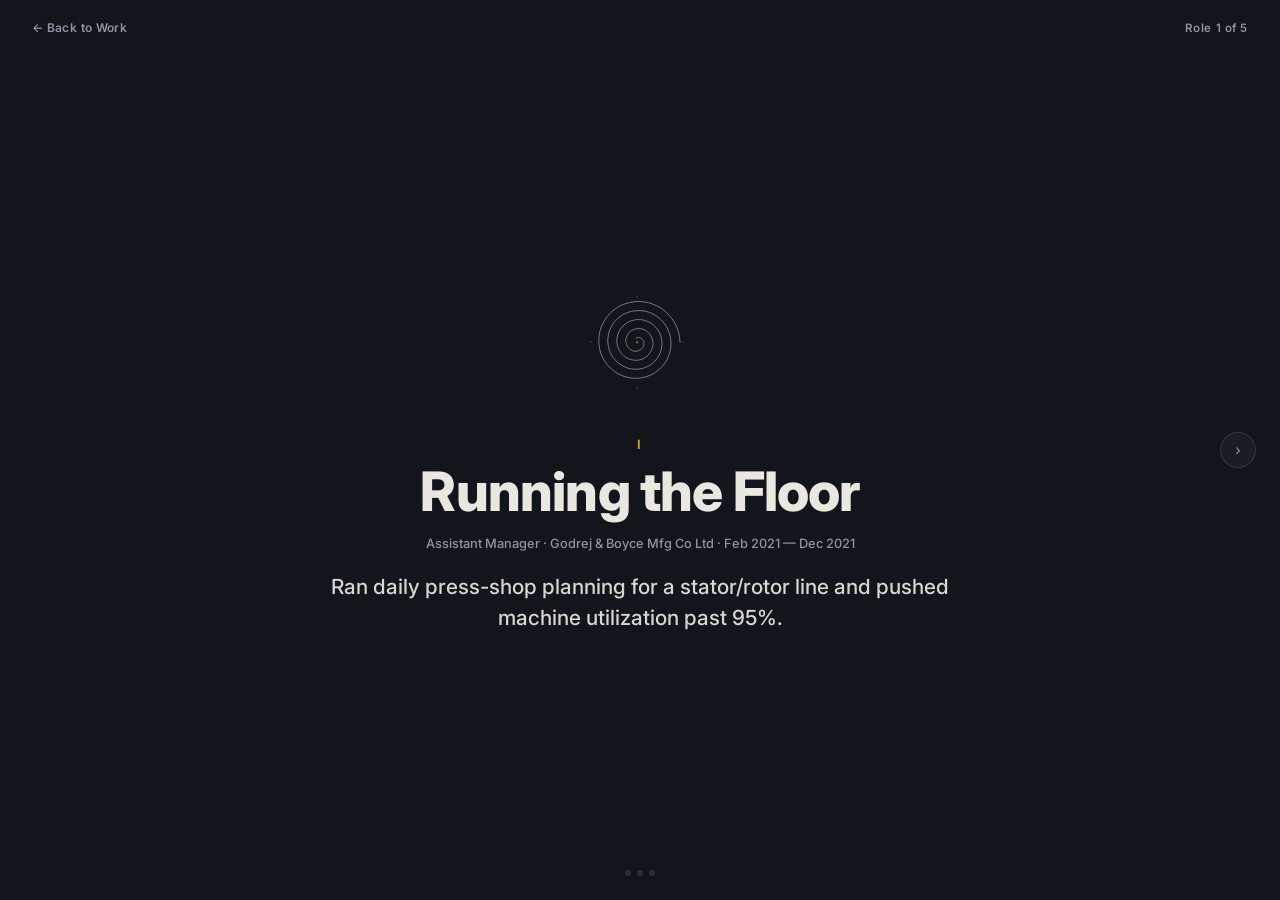
==== role-detail.html @ 316866dc "Update role-detail_Conifer.html" ====
<!DOCTYPE html>
<html lang="en">
<head>
<meta charset="UTF-8">
<meta name="viewport" content="width=device-width, initial-scale=1.0">
<title>Role detail &middot; Prabhanjan</title>
<link rel="preconnect" href="https://fonts.googleapis.com">
<link rel="preconnect" href="https://fonts.gstatic.com" crossorigin>
<link href="https://fonts.googleapis.com/css2?family=Inter:ital,wght@0,400;0,500;0,600;0,700;0,800;1,500;1,600;1,700&display=swap" rel="stylesheet">
<style>



:root {
  --brass: #C9A227;
  --plum: #6E3B4D;
  --radius: 3px;
}

body[data-theme="work"], body[data-theme="home"], body[data-theme="detail"] {
  --bg: #12151C;
  --bg-raise: #191D26;
  --fg: #E9E7E0;
  --muted: #8B96A5;
  --accent: var(--brass);
  --line: rgba(232, 230, 224, 0.12);
}

body[data-theme="words"] {
  --bg: #EAE2D4;
  --bg-raise: #E2D9C9;
  --fg: #2B2620;
  --muted: #8A7F6C;
  --accent: var(--plum);
  --line: rgba(43, 38, 32, 0.14);
}

* { box-sizing: border-box; }
html { scroll-behavior: smooth; }
body {
  margin: 0; background: var(--bg); color: var(--fg);
  font-family: 'Inter', sans-serif;
  min-height: 100vh;
}
a { color: var(--accent); }

/* ============ TYPE SCALE (Inter only, weight/size carry hierarchy) ============
   Site title (nav wordmark) ... clamp(1.7rem, 4.5vw, 2.2rem)  / 800  <- most eye-catching, brand mark
   Page H1 (hero headings)   ... clamp(2.3rem, 6.5vw, 3.2rem)  / 800
   Role title (per-section)  ... clamp(2.8rem, 8vw, 4.4rem)    / 800  <- biggest single element on Work page
   Card / post H2             ... 1.5rem                        / 700
   Stat number                ... clamp(2.1rem, 5.5vw, 2.8rem) / 800
   Headline / lede            ... clamp(1.1rem, 2.6vw, 1.3rem) / 500
   Body                        ... 1rem                         / 400
   Small label / eyebrow      ... 0.72rem                       / 700, uppercase, tracked
   Meta / caption              ... 0.78rem                      / 500
   Nav links                   ... 0.75rem                      / 600, uppercase, tracked
================================================================================ */

/* ---------- Top nav ---------- */
.topnav {
  position: sticky; top: 0; z-index: 50;
  display: flex; justify-content: space-between; align-items: center;
  padding: 2.1rem clamp(1.25rem, 5vw, 3.5rem) 1.5rem;
  background: var(--bg);
  border-bottom: 1px solid var(--line);
}
.topnav .wordmark {
  font-family: 'Inter', sans-serif; font-weight: 800;
  font-size: clamp(1.7rem, 4.5vw, 2.2rem);
  letter-spacing: -0.02em; text-decoration: none; color: var(--fg);
}
.topnav .navlinks {
  display: flex; gap: clamp(1rem, 3vw, 2rem);
  font-family: 'Inter', sans-serif; font-weight: 600;
  font-size: 0.85rem; letter-spacing: 0.06em;
}
.topnav .navlinks a {
  text-decoration: none; color: var(--muted); padding-bottom: 3px;
  border-bottom: 1px solid transparent; transition: color 0.2s ease, border-color 0.2s ease;
}
.topnav .navlinks a:hover { color: var(--fg); }
.topnav .navlinks a.current { color: var(--accent); border-bottom-color: var(--accent); }

main { max-width: 820px; margin: 0 auto; padding: 0 clamp(1.25rem, 5vw, 2rem); }

/* ---------- Home page ---------- */
.home-hero { padding: clamp(3rem, 10vh, 6rem) 0 0.5rem; }
.home-eyebrow {
  font-family: 'Inter', sans-serif; font-weight: 700; font-size: 0.85rem;
  letter-spacing: 0.1em; color: var(--accent); text-transform: uppercase; margin-bottom: 1.25rem;
}
.home-hero h1 {
  font-family: 'Inter', sans-serif; font-weight: 800;
  font-size: clamp(2.3rem, 6.5vw, 3.2rem); line-height: 1.15; margin: 0 0 1.75rem;
  letter-spacing: -0.01em; max-width: 14ch;
}
.home-hero .bio p {
  font-family: 'Inter', sans-serif; font-weight: 400;
  font-size: 1.05rem; line-height: 1.75; color: var(--fg); opacity: 0.9;
  max-width: 58ch; margin: 0 0 1.25rem;
}

.home-links { display: grid; grid-template-columns: 1fr 1fr; gap: 1rem; margin: 1.5rem 0 4rem; }
@media (max-width: 560px) { .home-links { grid-template-columns: 1fr; } }
.home-link-card {
  display: block; text-decoration: none;
  border: 1px solid var(--line); border-radius: 6px; padding: 1.75rem;
  transition: border-color 0.25s ease, transform 0.25s ease, background 0.25s ease;
}
.home-link-card.work-card { background: rgba(201, 162, 39, 0.07); }
.home-link-card.words-card { background: rgba(110, 59, 79, 0.16); }
.home-link-card:hover { transform: translateY(-3px); }
.home-link-card.work-card:hover { border-color: var(--brass); }
.home-link-card.words-card:hover { border-color: var(--plum); }
.home-link-card .tag {
  font-family: 'Inter', sans-serif; font-weight: 700; font-size: 0.7rem; letter-spacing: 0.09em;
  text-transform: uppercase; display: block; margin-bottom: 0.6rem;
}
.home-link-card.work-card .tag { color: var(--brass); }
.home-link-card.words-card .tag { color: var(--plum); }
.home-link-card h2 {
  font-family: 'Inter', sans-serif; font-weight: 700; font-size: 1.5rem;
  color: var(--fg); margin: 0 0 0.5rem; letter-spacing: -0.005em;
}
.home-link-card p { color: var(--muted); font-size: 0.92rem; line-height: 1.5; margin: 0; font-weight: 400; }

/* ---------- Work page ---------- */
.work-intro { padding: clamp(2.5rem, 8vh, 4rem) 0 1.5rem; max-width: 640px; }
.work-intro h1 {
  font-family: 'Inter', sans-serif; font-weight: 800;
  font-size: clamp(2.3rem, 6.5vw, 3.2rem); margin: 0 0 0.75rem; letter-spacing: -0.01em;
}
.work-intro p { color: var(--muted); font-size: 1rem; line-height: 1.6; margin: 0; font-weight: 400; }

.role-scroll { scroll-snap-type: y proximity; display: flex; flex-direction: column; gap: 1.75rem; padding: 0.5rem 0 3rem; }

.role-section {
  scroll-snap-align: start;
}

.role-card {
  background: var(--bg-raise);
  border: 1px solid var(--line);
  border-radius: 10px;
  padding: clamp(1.75rem, 5vw, 3rem);
}

.role-top { display: flex; align-items: center; gap: 1.5rem; margin-bottom: 1.5rem; }
.role-icon { width: clamp(60px, 10vw, 84px); height: clamp(60px, 10vw, 84px); flex-shrink: 0; opacity: 0.9; }
.role-icon svg { width: 100%; height: 100%; }

.role-heading .role-num {
  font-family: 'Inter', sans-serif; font-weight: 700; font-size: 0.78rem; color: var(--brass);
  letter-spacing: 0.1em; margin-bottom: 0.5rem; display: block;
}
.role-heading h2 {
  font-family: 'Inter', sans-serif; font-weight: 800;
  font-size: clamp(2.1rem, 6.5vw, 3.6rem); line-height: 1.08; margin: 0 0 0.7rem;
  letter-spacing: -0.02em;
}
.role-meta {
  font-family: 'Inter', sans-serif; font-weight: 500; font-size: 0.8rem; color: var(--muted);
}

.role-headline {
  font-family: 'Inter', sans-serif; font-weight: 500;
  font-size: clamp(1.1rem, 2.6vw, 1.3rem); color: var(--fg); opacity: 0.92;
  max-width: 48ch; margin: 0 0 2rem; line-height: 1.5;
}

.role-block { margin-bottom: 1.5rem; }
.role-block-label {
  font-family: 'Inter', sans-serif; font-weight: 700; font-size: 0.72rem; letter-spacing: 0.09em;
  text-transform: uppercase; color: var(--muted); margin-bottom: 0.6rem; display: block;
}
.role-block p {
  font-family: 'Inter', sans-serif; font-weight: 400; font-size: 1rem; line-height: 1.6;
  color: var(--fg); opacity: 0.88; margin: 0; max-width: 62ch;
}
.role-block ul { margin: 0; padding-left: 1.1rem; max-width: 62ch; }
.role-block ul li {
  font-family: 'Inter', sans-serif; font-weight: 400; font-size: 1rem; line-height: 1.6;
  color: var(--fg); opacity: 0.88; margin-bottom: 0.5rem;
}

.role-stats { display: flex; flex-wrap: wrap; gap: clamp(1.5rem, 4vw, 2.5rem); margin: 0.5rem 0 2rem; }
.role-stat {
  display: flex; flex-direction: column; gap: 0.35rem;
  padding-right: clamp(1.5rem, 4vw, 2.5rem);
  border-right: 1px solid var(--line);
}
.role-stat:last-child { border-right: none; padding-right: 0; }
.role-stat .num {
  font-family: 'Inter', sans-serif; font-weight: 800;
  font-size: clamp(2.1rem, 5.5vw, 2.8rem); line-height: 1; color: var(--brass);
  letter-spacing: -0.02em;
}
.role-stat .label {
  font-family: 'Inter', sans-serif; font-weight: 600; font-size: 0.68rem; letter-spacing: 0.04em;
  text-transform: uppercase; color: var(--muted); max-width: 16ch; line-height: 1.4;
}

.role-details-link {
  display: inline-flex; align-items: center; gap: 0.4rem;
  font-family: 'Inter', sans-serif; font-weight: 700; font-size: 0.8rem; letter-spacing: 0.02em;
  color: var(--brass); text-decoration: none; border-bottom: 1px solid var(--brass);
  padding-bottom: 2px; width: fit-content;
}
.role-details-link:hover { opacity: 0.8; }

/* ---------- Words page ---------- */
.words-intro { padding: clamp(2.5rem, 8vh, 4rem) 0 2rem; max-width: 640px; }
.words-intro h1 {
  font-family: 'Inter', sans-serif; font-weight: 800; font-style: italic;
  font-size: clamp(2.3rem, 6.5vw, 3.2rem); margin: 0 0 0.75rem; letter-spacing: -0.01em;
}
.words-intro p { color: var(--muted); font-size: 1rem; line-height: 1.6; margin: 0; font-weight: 400; }

.posts { display: flex; flex-direction: column; padding-bottom: 4rem; }
.post { border-top: 1px solid var(--line); padding: 2.25rem 0; }
.post:last-child { border-bottom: 1px solid var(--line); }
.post-date {
  font-family: 'Inter', sans-serif; font-weight: 700; font-size: 0.72rem; letter-spacing: 0.09em;
  color: var(--muted); margin-bottom: 0.5rem; text-transform: uppercase;
}
.post h2 {
  font-family: 'Inter', sans-serif; font-weight: 700; font-size: 1.5rem; margin: 0 0 0.6rem;
  letter-spacing: -0.005em;
}
.post p { color: var(--fg); opacity: 0.82; line-height: 1.7; margin: 0; font-size: 1rem; font-weight: 400; }
.post-link {
  display: inline-block; margin-top: 0.7rem;
  font-family: 'Inter', sans-serif; font-weight: 700; font-size: 0.8rem;
  text-decoration: none; border-bottom: 1px solid var(--accent);
}

/* ---------- Role detail (few-slide viewer) ---------- */
body[data-theme="detail"] { overflow: hidden; height: 100vh; }
.detail-topbar {
  position: fixed; top: 0; left: 0; right: 0; z-index: 20;
  display: flex; justify-content: space-between; align-items: center;
  padding: 1.25rem clamp(1rem, 4vw, 2rem);
  background: linear-gradient(var(--bg), transparent);
}
.detail-back {
  font-family: 'Inter', sans-serif; font-weight: 600; font-size: 0.75rem; color: var(--muted);
  text-decoration: none; letter-spacing: 0.03em;
}
.detail-back:hover { color: var(--fg); }
.detail-progress { font-family: 'Inter', sans-serif; font-weight: 600; font-size: 0.72rem; color: var(--muted); letter-spacing: 0.05em; }

.detail-track { height: 100vh; position: relative; }
.detail-slide {
  position: absolute; inset: 0; display: none; flex-direction: column;
  overflow-y: auto; -webkit-overflow-scrolling: touch;
  padding: clamp(5rem, 12vh, 7rem) clamp(3.5rem, 11vw, 4rem) clamp(4.5rem, 10vh, 6rem);
}
.detail-slide.showing { display: flex; animation: dfade 0.4s ease; }
@keyframes dfade { from { opacity:0; transform:translateY(8px);} to {opacity:1; transform:translateY(0);} }
.detail-slide-inner { max-width: 640px; width: 100%; margin: auto; }

.detail-cover .role-icon { width: clamp(84px,16vw,120px); height: clamp(84px,16vw,120px); margin: 0 auto 1.75rem; }
.detail-cover { text-align: center; }
.detail-cover .role-num { font-family:'Inter',sans-serif; font-weight:700; font-size:0.8rem; color:var(--brass); letter-spacing:0.12em; }
.detail-cover h1 {
  font-family:'Inter',sans-serif; font-weight:800; font-size: clamp(2rem,7vw,3.4rem);
  line-height: 1.1; margin: 0.6rem 0 0.85rem; letter-spacing: -0.015em;
}
.detail-cover .role-meta { justify-content:center; }
.detail-cover .role-headline { margin: 1.25rem auto 0; }

.detail-content .role-block-label { font-size: 0.78rem; }
.detail-content ul { padding-left: 1.2rem; }
.detail-content ul li {
  font-family:'Inter',sans-serif; font-weight: 400; font-size: clamp(1.05rem,2.6vw,1.25rem);
  line-height:1.6; margin-bottom:0.85rem; color: var(--fg); opacity:0.9;
}
.detail-content .role-metrics { margin-top: 1.5rem; }

.detail-end { text-align: center; }
.detail-end h2 {
  font-family:'Inter',sans-serif; font-weight:700; font-style: italic;
  font-size: clamp(1.5rem,4vw,2.1rem); color: var(--muted); margin: 0 0 2rem;
}
.detail-end-actions { display:flex; gap:0.75rem; flex-wrap:wrap; justify-content:center; }

.detail-nav-zone { position:absolute; top:0; bottom:0; width:15%; cursor:pointer; z-index:5; }
.detail-nav-zone.left{left:0;} .detail-nav-zone.right{right:0;}
.detail-nav-arrow {
  position:absolute; top:50%; transform:translateY(-50%);
  width:36px; height:36px; border-radius:50%; border:1px solid var(--line); background:var(--bg-raise);
  color:var(--muted); display:flex; align-items:center; justify-content:center; font-size:1rem; z-index:6; cursor:pointer;
}
.detail-nav-arrow:hover{border-color:var(--brass); color:var(--brass);}
.detail-nav-arrow.prev{left:clamp(0.5rem,2vw,1.5rem);} .detail-nav-arrow.next{right:clamp(0.5rem,2vw,1.5rem);}
.detail-nav-arrow.hidden-arrow{opacity:0; pointer-events:none;}

.detail-dots { position:absolute; bottom:1.5rem; left:0; right:0; display:flex; justify-content:center; gap:0.4rem; z-index:6; }
.detail-dots .dot { width:6px; height:6px; border-radius:50%; background:var(--line); }
.detail-dots .dot.on { background:var(--brass); transform:scale(1.3); }

.role-metrics { display: flex; flex-wrap: wrap; gap: 0.6rem; list-style: none; padding: 0; margin: 0; }
.role-metrics li {
  font-size: 0.82rem; color: var(--muted); font-family: 'Inter', sans-serif; font-weight: 400;
  border: 1px solid var(--line); border-radius: 3px; padding: 0.3rem 0.65rem;
}
.role-metrics .metric { color: var(--brass); font-weight: 700; margin-right: 0.35rem; }

.end-btn {
  all: unset; cursor: pointer;
  font-family: 'Inter', sans-serif; font-weight: 600; font-size: 0.78rem;
  letter-spacing: 0.03em; padding: 0.75rem 1.25rem;
  border: 1px solid var(--line); border-radius: 3px; color: var(--fg);
}
.end-btn:hover { border-color: var(--brass); }
.end-btn.primary { border-color: var(--brass); color: var(--brass); }

@media (prefers-reduced-motion: reduce) { * { animation: none !important; transition: none !important; } }




</style>
</head>
<body data-theme="detail">

<div class="detail-topbar">
  <a href="work.html" class="detail-back" id="back-link">&larr; Back to Work</a>
  <span class="detail-progress" id="progress-label"></span>
</div>

<div class="detail-track" id="detail-track"></div>

<script>
const ROLES = [{"num": "I", "title": "Running the Floor", "role": "Assistant Manager", "company": "Godrej &amp; Boyce Mfg Co Ltd", "dates": "Feb 2021 &mdash; Dec 2021", "headline": "Ran daily press-shop planning for a stator/rotor line and pushed machine utilization past 95%.", "metrics": [["95%+", "machine utilization achieved"], ["100+", "workmen coordinated across 3 supervisors"], ["10+", "stator/rotor categories planned across"]], "icon": "<path d=\"M 350.0,200.0 L 349.3,189.9 L 348.0,179.9 L 345.9,170.0 L 343.2,160.3 L 339.9,150.9 L 336.0,141.7 L 331.4,132.8 L 326.3,124.2 L 320.6,116.1 L 314.4,108.3 L 307.7,101.1 L 300.6,94.3 L 293.0,88.0 L 285.0,82.2 L 276.7,77.1 L 268.0,72.5 L 259.1,68.5 L 250.0,65.1 L 240.7,62.3 L 231.2,60.2 L 221.7,58.8 L 212.1,58.0 L 202.5,57.8 L 192.9,58.3 L 183.4,59.5 L 174.0,61.3 L 164.8,63.7 L 155.8,66.7 L 147.0,70.3 L 138.5,74.5 L 130.3,79.2 L 122.5,84.4 L 115.1,90.2 L 108.1,96.4 L 101.6,103.1 L 95.5,110.2 L 90.0,117.7 L 85.0,125.5 L 80.5,133.6 L 76.6,141.9 L 73.3,150.5 L 70.5,159.3 L 68.4,168.2 L 66.9,177.2 L 66.0,186.3 L 65.7,195.4 L 66.1,204.4 L 67.0,213.4 L 68.5,222.3 L 70.7,231.0 L 73.4,239.6 L 76.7,247.9 L 80.5,256.0 L 84.8,263.8 L 89.7,271.2 L 95.0,278.3 L 100.8,285.0 L 107.0,291.2 L 113.6,297.1 L 120.6,302.4 L 127.8,307.2 L 135.4,311.6 L 143.3,315.4 L 151.3,318.6 L 159.5,321.3 L 167.9,323.5 L 176.4,325.0 L 184.9,326.0 L 193.4,326.4 L 202.0,326.2 L 210.5,325.4 L 218.9,324.1 L 227.1,322.2 L 235.2,319.8 L 243.1,316.8 L 250.7,313.3 L 258.1,309.3 L 265.2,304.9 L 271.9,300.0 L 278.3,294.6 L 284.2,288.9 L 289.8,282.8 L 294.9,276.3 L 299.6,269.5 L 303.7,262.5 L 307.4,255.2 L 310.6,247.7 L 313.2,240.0 L 315.3,232.1 L 316.9,224.2 L 317.9,216.2 L 318.4,208.2 L 318.4,200.2 L 317.8,192.2 L 316.7,184.3 L 315.0,176.6 L 312.8,168.9 L 310.1,161.5 L 307.0,154.3 L 303.4,147.3 L 299.3,140.7 L 294.8,134.3 L 289.8,128.3 L 284.5,122.6 L 278.9,117.3 L 272.9,112.4 L 266.6,108.0 L 260.1,104.0 L 253.3,100.4 L 246.3,97.4 L 239.2,94.8 L 231.9,92.7 L 224.5,91.1 L 217.1,90.1 L 209.6,89.5 L 202.1,89.5 L 194.6,89.9 L 187.3,90.9 L 180.0,92.3 L 172.8,94.2 L 165.9,96.6 L 159.1,99.5 L 152.6,102.8 L 146.3,106.5 L 140.3,110.6 L 134.6,115.1 L 129.2,120.0 L 124.2,125.2 L 119.6,130.7 L 115.4,136.5 L 111.6,142.5 L 108.2,148.8 L 105.3,155.2 L 102.8,161.9 L 100.7,168.6 L 99.2,175.5 L 98.1,182.4 L 97.5,189.3 L 97.3,196.3 L 97.7,203.2 L 98.4,210.1 L 99.7,216.9 L 101.4,223.5 L 103.5,230.0 L 106.1,236.3 L 109.1,242.4 L 112.4,248.3 L 116.2,253.9 L 120.3,259.3 L 124.7,264.3 L 129.5,269.0 L 134.5,273.3 L 139.8,277.3 L 145.4,280.9 L 151.1,284.1 L 157.1,286.9 L 163.2,289.3 L 169.4,291.3 L 175.7,292.8 L 182.1,293.9 L 188.5,294.6 L 194.9,294.8 L 201.3,294.6 L 207.7,293.9 L 214.0,292.9 L 220.1,291.4 L 226.1,289.5 L 232.0,287.2 L 237.7,284.5 L 243.1,281.5 L 248.4,278.1 L 253.3,274.4 L 258.0,270.3 L 262.4,266.0 L 266.5,261.4 L 270.2,256.6 L 273.6,251.5 L 276.6,246.3 L 279.2,240.8 L 281.5,235.3 L 283.4,229.6 L 284.8,223.8 L 285.9,217.9 L 286.6,212.0 L 286.9,206.2 L 286.8,200.3 L 286.2,194.4 L 285.3,188.7 L 284.0,183.0 L 282.4,177.5 L 280.3,172.1 L 278.0,166.8 L 275.2,161.8 L 272.2,157.0 L 268.9,152.4 L 265.2,148.1 L 261.3,144.0 L 257.2,140.3 L 252.8,136.8 L 248.2,133.7 L 243.4,130.8 L 238.5,128.4 L 233.4,126.2 L 228.3,124.5 L 223.0,123.1 L 217.7,122.0 L 212.3,121.3 L 207.0,121.0 L 201.6,121.1 L 196.3,121.5 L 191.0,122.3 L 185.9,123.4 L 180.8,124.8 L 175.9,126.6 L 171.1,128.7 L 166.5,131.1 L 162.1,133.9 L 157.9,136.8 L 154.0,140.1 L 150.3,143.6 L 146.8,147.3 L 143.6,151.2 L 140.7,155.4 L 138.2,159.7 L 135.9,164.1 L 133.9,168.6 L 132.3,173.3 L 130.9,178.0 L 129.9,182.8 L 129.3,187.7 L 128.9,192.5 L 128.9,197.3 L 129.3,202.1 L 129.9,206.8 L 130.9,211.5 L 132.1,216.1 L 133.7,220.5 L 135.5,224.8 L 137.7,229.0 L 140.1,233.0 L 142.7,236.7 L 145.6,240.3 L 148.7,243.7 L 152.0,246.8 L 155.5,249.7 L 159.2,252.3 L 163.0,254.7 L 166.9,256.7 L 171.0,258.5 L 175.1,260.1 L 179.3,261.3 L 183.6,262.2 L 187.9,262.8 L 192.2,263.2 L 196.5,263.2 L 200.8,263.0 L 205.0,262.4 L 209.2,261.6 L 213.2,260.5 L 217.2,259.2 L 221.0,257.5 L 224.7,255.7 L 228.3,253.6 L 231.6,251.3 L 234.8,248.7 L 237.8,246.0 L 240.6,243.1 L 243.2,240.0 L 245.5,236.8 L 247.6,233.5 L 249.5,230.0 L 251.1,226.4 L 252.4,222.8 L 253.5,219.1 L 254.4,215.3 L 255.0,211.6 L 255.3,207.8 L 255.3,204.0 L 255.1,200.3 L 254.7,196.6 L 254.0,192.9 L 253.1,189.4 L 251.9,185.9 L 250.5,182.5 L 248.9,179.3 L 247.1,176.2 L 245.1,173.2 L 242.9,170.5 L 240.5,167.8 L 238.0,165.4 L 235.4,163.2 L 232.6,161.1 L 229.7,159.3 L 226.7,157.7 L 223.6,156.3 L 220.5,155.1 L 217.3,154.1 L 214.0,153.4 L 210.8,152.9 L 207.5,152.6 L 204.3,152.5 L 201.0,152.7 L 197.9,153.1 L 194.7,153.7 L 191.7,154.5 L 188.7,155.4 L 185.8,156.6 L 183.1,158.0 L 180.4,159.5 L 177.9,161.3 L 175.5,163.1 L 173.3,165.1 L 171.2,167.3 L 169.3,169.5 L 167.6,171.9 L 166.0,174.3 L 164.7,176.9 L 163.5,179.5 L 162.5,182.1 L 161.7,184.8 L 161.1,187.6 L 160.7,190.3 L 160.4,193.0 L 160.4,195.8 L 160.5,198.4 L 160.9,201.1 L 161.4,203.7 L 162.0,206.3 L 162.9,208.7 L 163.9,211.1 L 165.0,213.4 L 166.3,215.6 L 167.7,217.7 L 169.3,219.6 L 171.0,221.4 L 172.7,223.1 L 174.6,224.7 L 176.6,226.1 L 178.6,227.3 L 180.7,228.5 L 182.8,229.4 L 185.0,230.2 L 187.2,230.8 L 189.4,231.3 L 191.6,231.6 L 193.8,231.8 L 196.0,231.8 L 198.2,231.6 L 200.3,231.3 L 202.4,230.9 L 204.5,230.3 L 206.4,229.6 L 208.3,228.8 L 210.1,227.9 L 211.8,226.8 L 213.5,225.6 L 215.0,224.4 L 216.4,223.0 L 217.7,221.6 L 218.9,220.1 L 220.0,218.6 L 220.9,217.0 L 221.7,215.3 L 222.4,213.6 L 223.0,211.9 L 223.4,210.2 L 223.7,208.5 L 223.9,206.8 L 224.0,205.1 L 224.0,203.4 L 223.8,201.8 L 223.5,200.1 L 223.1,198.6 L 222.7,197.1 L 222.1,195.6 L 221.4,194.2 L 220.6,192.9 L 219.8,191.7 L 218.9,190.5 L 217.9,189.4 L 216.9,188.4 L 215.8,187.5 L 214.7,186.7 L 213.5,186.0 L 212.3,185.4 L 211.1,184.9 L 209.8,184.4 L 208.6,184.1 L 207.4,183.9 L 206.2,183.7 L 204.9,183.7 L 203.7,183.7 L 202.6,183.8 L 201.5,184.0 L 200.4,184.3 L 199.3,184.7 L 198.3,185.1 L 197.4,185.6 L 196.5,186.1 L 195.7,186.7\" fill=\"none\" stroke=\"#F2EEE4\" stroke-width=\"1.75\" stroke-linecap=\"round\" stroke-linejoin=\"round\"/><circle cx=\"200\" cy=\"200\" r=\"3.5\" fill=\"#C9A227\"/><line x1=\"356.0\" y1=\"200.0\" x2=\"364.0\" y2=\"200.0\" stroke=\"#8B96A5\" stroke-width=\"1.4\"/><line x1=\"200.0\" y1=\"44.0\" x2=\"200.0\" y2=\"36.0\" stroke=\"#8B96A5\" stroke-width=\"1.4\"/><line x1=\"44.0\" y1=\"200.0\" x2=\"36.0\" y2=\"200.0\" stroke=\"#8B96A5\" stroke-width=\"1.4\"/><line x1=\"200.0\" y1=\"356.0\" x2=\"200.0\" y2=\"364.0\" stroke=\"#8B96A5\" stroke-width=\"1.4\"/>", "slides": [{"label": "How I Got Here", "type": "para", "text": "Joined through campus placement, into Lawkim Motors as a production engineer in the stamping (press) shop."}, {"label": "What I Worked On", "type": "list", "items": ["Owned monthly production planning for the stator/rotor lamination line &mdash; translating marketing&rsquo;s demand numbers into machine assignments and steel purchase orders", "Ran the shop&rsquo;s response to machine breakdowns, working directly with maintenance to cut downtime", "Evaluated and selected a laser welding machine for a new export customer &mdash; supplier visits in Gujarat through final sign-off"]}, {"label": "Key Learnings", "type": "list", "items": ["The difference between a &ldquo;result-driven&rdquo; culture and a &ldquo;solution-driven&rdquo; one &mdash; and how to still deliver inside the former", "Good technical decisions come from gathering the right data and being willing to commit to a call, not from having the deepest domain expertise", "How to earn credibility with people decades more experienced &mdash; fast, by being useful rather than by asserting authority"]}]}, {"num": "II", "title": "Zero to Structure", "role": "Strategic Sourcing &rarr; Program Manager", "company": "Exponent Energy", "dates": "May 2022 &mdash; Dec 2023", "headline": "Took Exponent&rsquo;s hardware supply chain from raw startup chaos into real structure.", "metrics": [["60%", "battery pack cost reduced"], ["300&rarr;50", "BOM line items consolidated"], ["0&rarr;100", "battery packs/month in production"], ["20+", "supplier partnerships built"]], "icon": "<path d=\"M 124.0,80.0 H 296.0 A 14,14 0 0 1 310.0,94.0 V 326.0 A 14,14 0 0 1 296.0,340.0 H 124.0 A 14,14 0 0 1 110.0,326.0 V 94.0 A 14,14 0 0 1 124.0,80.0 Z\" fill=\"none\" stroke=\"#F2EEE4\" stroke-width=\"1.75\" stroke-linecap=\"round\"/><line x1=\"143.3\" y1=\"96.0\" x2=\"143.3\" y2=\"324.0\" stroke=\"#F2EEE4\" stroke-width=\"0.84\" opacity=\"0.55\"/><line x1=\"176.7\" y1=\"96.0\" x2=\"176.7\" y2=\"324.0\" stroke=\"#F2EEE4\" stroke-width=\"0.84\" opacity=\"0.55\"/><line x1=\"210.0\" y1=\"96.0\" x2=\"210.0\" y2=\"324.0\" stroke=\"#F2EEE4\" stroke-width=\"0.84\" opacity=\"0.55\"/><line x1=\"243.3\" y1=\"96.0\" x2=\"243.3\" y2=\"324.0\" stroke=\"#F2EEE4\" stroke-width=\"0.84\" opacity=\"0.55\"/><line x1=\"276.7\" y1=\"96.0\" x2=\"276.7\" y2=\"324.0\" stroke=\"#F2EEE4\" stroke-width=\"0.84\" opacity=\"0.55\"/><rect x=\"196\" y=\"66.0\" width=\"28\" height=\"14\" rx=\"2\" fill=\"none\" stroke=\"#C9A227\" stroke-width=\"1.4\"/><circle cx=\"210\" cy=\"73.0\" r=\"2.2\" fill=\"#C9A227\"/>", "slides": [{"label": "How I Got Here", "type": "para", "text": "Referred in by a friend from my Formula Student team; started hands-on as a build engineer before moving into fulfillment, sourcing, then program management."}, {"label": "What I Worked On", "type": "list", "items": ["Built early production batteries by hand &mdash; among the first ~20 packs Exponent ever shipped", "Took fulfillment and logistics from ad hoc to owned, across multiple states and languages", "Rebuilt sourcing around 20+ supplier partnerships instead of chasing single parts, consolidating 300+ BOM line items into ~50 sub-assemblies", "Owned end-to-end product lifecycle across battery pack, charging station, connector, and BMS"]}, {"label": "Key Learnings", "type": "list", "items": ["Sourcing is a partnership problem, not a procurement problem", "Early-stage companies need process before they need more people &mdash; most of the impact here came from structure, not headcount", "How fast you can move from individual contributor to owning a full functional area, if you carry context nobody else has"]}]}, {"num": "III", "title": "On Schedule, No Exceptions", "role": "Program Manager", "company": "Brane Group", "dates": "Jan 2024 &mdash; Sep 2024", "headline": "Delivered on-schedule releases for 40+ customers inside a fixed scope, team, and timeline &mdash; no room to renegotiate any of the three.", "metrics": [["40+", "customer release timelines optimized"], ["400+", "team structured for output"]], "icon": "<circle cx=\"210\" cy=\"210\" r=\"145\" fill=\"none\" stroke=\"#F2EEE4\" stroke-width=\"1.75\"/><line x1=\"210.0\" y1=\"81.0\" x2=\"210.0\" y2=\"67.0\" stroke=\"#F2EEE4\" stroke-width=\"1.75\" stroke-linecap=\"round\"/><line x1=\"339.0\" y1=\"210.0\" x2=\"353.0\" y2=\"210.0\" stroke=\"#F2EEE4\" stroke-width=\"1.75\" stroke-linecap=\"round\"/><line x1=\"210.0\" y1=\"339.0\" x2=\"210.0\" y2=\"353.0\" stroke=\"#F2EEE4\" stroke-width=\"1.75\" stroke-linecap=\"round\"/><line x1=\"81.0\" y1=\"210.0\" x2=\"67.0\" y2=\"210.0\" stroke=\"#F2EEE4\" stroke-width=\"1.75\" stroke-linecap=\"round\"/><line x1=\"210\" y1=\"210\" x2=\"151.0\" y2=\"168.7\" stroke=\"#F2EEE4\" stroke-width=\"2\" stroke-linecap=\"round\"/><line x1=\"210\" y1=\"210\" x2=\"303.5\" y2=\"156.0\" stroke=\"#F2EEE4\" stroke-width=\"1.75\" stroke-linecap=\"round\"/><circle cx=\"210\" cy=\"210\" r=\"4\" fill=\"#C9A227\"/>", "slides": [{"label": "How I Got Here", "type": "para", "text": "Sought out remote work after Exponent; interviewed directly with the CTO in an unconventional whiteboard, group-format interview."}, {"label": "What I Worked On", "type": "list", "items": ["Managed release cycles for a low-code/no-code platform serving 40+ global customers, under fixed scope and timeline", "Coordinated QA, Dev, Product, and Customer teams to keep releases shipping on schedule", "Restructured a 400-person engineering org for clearer ownership and output"]}, {"label": "Key Learnings", "type": "list", "items": ["First real exposure to software release cycles after years in hardware &mdash; the rhythm and constraints are genuinely different", "&ldquo;Circle of concern&rdquo; in practice: putting energy only where you actually have leverage", "Empathy as a functional leadership tool, not a soft add-on"]}]}, {"num": "IV", "title": "Scale", "role": "Business Partnerships &rarr; Program Manager", "company": "Exponent Energy", "dates": "Sep 2024 &mdash; 2025", "headline": "Took charging network partnerships from relationships into structured process.", "metrics": [["25+", "new locations enabled via 2 strategic partnerships"], ["4", "operational systems built from scratch"]], "icon": "<line x1=\"95\" y1=\"320\" x2=\"180\" y2=\"270\" stroke=\"#F2EEE4\" stroke-width=\"1.5\" opacity=\"0.85\"/><line x1=\"180\" y1=\"270\" x2=\"260\" y2=\"205\" stroke=\"#F2EEE4\" stroke-width=\"1.5\" opacity=\"0.85\"/><line x1=\"260\" y1=\"205\" x2=\"325\" y2=\"130\" stroke=\"#F2EEE4\" stroke-width=\"1.5\" opacity=\"0.85\"/><line x1=\"343\" y1=\"112\" x2=\"370\" y2=\"85\" stroke=\"#8B96A5\" stroke-width=\"1.25\" stroke-dasharray=\"1 6\" stroke-linecap=\"round\"/><circle cx=\"95\" cy=\"320\" r=\"9\" fill=\"none\" fill-opacity=\"0\" stroke=\"#F2EEE4\" stroke-width=\"1.75\"/><circle cx=\"180\" cy=\"270\" r=\"13\" fill=\"none\" fill-opacity=\"0\" stroke=\"#F2EEE4\" stroke-width=\"1.75\"/><circle cx=\"260\" cy=\"205\" r=\"18\" fill=\"none\" fill-opacity=\"0\" stroke=\"#F2EEE4\" stroke-width=\"1.75\"/><circle cx=\"325\" cy=\"130\" r=\"24\" fill=\"#C9A227\" fill-opacity=\"1\" stroke=\"#C9A227\" stroke-width=\"1.75\"/>", "slides": [{"label": "How I Got Here", "type": "para", "text": "Reconnected with a former founder after stepping back from software; rejoined on the business side."}, {"label": "What I Worked On", "type": "list", "items": ["Built four operational systems from scratch &mdash; a customer-complaint ticketing system, a pump breakdown tracker, a bug tracker, and a lead management platform", "Analyzed utilization, deployment timelines, and partner performance using Excel, Superset, and custom dashboards to guide execution", "Owned P&amp;L and cash flow for the charging network, alongside partnerships and account management", "Coordinated with electricity boards and PSUs for regulatory alignment on network deployment"]}, {"label": "Key Learnings", "type": "list", "items": ["How to stand up operational infrastructure &mdash; ticketing, tracking, lead management &mdash; from a blank slate, not a template", "Two well-chosen partnerships, with CPOs and real estate developers, opened more doors (25+ new locations) than manual site-by-site outreach ever could", "Process instincts transfer across functions &mdash; I kept getting pulled into program work even while formally on the business team"]}]}, {"num": "V", "title": "Now", "role": "Product Lifecycle Lead", "company": "Conifer", "dates": "2026 &mdash; Present", "headline": "Driving full product lifecycle at an early-stage, onshored powertrain company.", "metrics": [], "icon": "<path d=\"M 320.0,210.0 L 319.3,206.9 L 318.1,203.9 L 316.2,200.9 L 313.7,197.9 L 310.6,195.1 L 306.9,192.3 L 302.7,189.6 L 297.9,187.1 L 292.7,184.6 L 287.0,182.3 L 280.8,180.2 L 274.3,178.2 L 267.3,176.4 L 260.0,174.7 L 252.5,173.2 L 244.6,171.9 L 236.5,170.8 L 228.3,169.9 L 219.9,169.2 L 211.4,168.7 L 202.8,168.4 L 194.3,168.4 L 185.7,168.5 L 177.3,168.8 L 168.9,169.3 L 160.7,170.0 L 152.7,170.9 L 144.9,172.0 L 137.3,173.3 L 130.1,174.7 L 123.2,176.3 L 116.6,178.1 L 110.5,180.0 L 104.8,182.0 L 99.5,184.2 L 94.7,186.5 L 90.4,188.8 L 86.6,191.3 L 83.3,193.8 L 80.6,196.5 L 78.4,199.1 L 76.8,201.8 L 75.7,204.5 L 75.2,207.3 L 75.2,210.0 L 75.9,212.7 L 77.0,215.4 L 78.8,218.0 L 81.0,220.6 L 83.8,223.1 L 87.0,225.6 L 90.8,227.9 L 95.0,230.2 L 99.6,232.3 L 104.7,234.3 L 110.1,236.2 L 115.9,238.0 L 122.1,239.6 L 128.5,241.0 L 135.2,242.3 L 142.1,243.4 L 149.2,244.4 L 156.4,245.1 L 163.8,245.7 L 171.3,246.2 L 178.7,246.4 L 186.3,246.5 L 193.7,246.3 L 201.1,246.1 L 208.5,245.6 L 215.6,244.9 L 222.6,244.1 L 229.4,243.2 L 236.0,242.1 L 242.3,240.8 L 248.3,239.4 L 254.0,237.8 L 259.3,236.2 L 264.3,234.4 L 268.8,232.5 L 273.0,230.5 L 276.7,228.4 L 279.9,226.3 L 282.8,224.0 L 285.1,221.8 L 286.9,219.5 L 288.3,217.1 L 289.2,214.7 L 289.6,212.4 L 289.5,210.0 L 288.9,207.6 L 287.9,205.3 L 286.3,203.0 L 284.3,200.8 L 281.9,198.6 L 279.0,196.5 L 275.8,194.5 L 272.1,192.6 L 268.0,190.7 L 263.6,189.0 L 258.9,187.4 L 253.9,185.9 L 248.5,184.5 L 243.0,183.3 L 237.2,182.2 L 231.2,181.3 L 225.1,180.4 L 218.9,179.8 L 212.5,179.3 L 206.1,179.0 L 199.7,178.8 L 193.2,178.7 L 186.8,178.8 L 180.4,179.1 L 174.2,179.5 L 168.1,180.1 L 162.1,180.8 L 156.3,181.6 L 150.7,182.6 L 145.3,183.7 L 140.2,184.9 L 135.4,186.2 L 130.9,187.7 L 126.7,189.2 L 122.9,190.8 L 119.4,192.6 L 116.3,194.3 L 113.5,196.2 L 111.2,198.1 L 109.2,200.0 L 107.7,202.0 L 106.6,204.0 L 105.9,206.0 L 105.6,208.0 L 105.8,210.0 L 106.3,212.0 L 107.2,214.0 L 108.6,215.9 L 110.3,217.8 L 112.4,219.6 L 114.9,221.4 L 117.7,223.1 L 120.9,224.7 L 124.3,226.2 L 128.1,227.7 L 132.1,229.0 L 136.3,230.3 L 140.8,231.4 L 145.5,232.4 L 150.4,233.3 L 155.4,234.1 L 160.6,234.7 L 165.9,235.3 L 171.2,235.7 L 176.5,235.9 L 181.9,236.1 L 187.3,236.1 L 192.7,236.0 L 198.0,235.7 L 203.2,235.4 L 208.3,234.9 L 213.2,234.3 L 218.0,233.6 L 222.6,232.7 L 227.0,231.8 L 231.2,230.8 L 235.2,229.7 L 238.9,228.5 L 242.3,227.2 L 245.5,225.8 L 248.3,224.4 L 250.8,222.9 L 253.0,221.4 L 254.9,219.8 L 256.4,218.2 L 257.6,216.6 L 258.5,214.9 L 259.0,213.3 L 259.2,211.6 L 259.0,210.0 L 258.5,208.4 L 257.7,206.8 L 256.5,205.2 L 255.0,203.7 L 253.2,202.2 L 251.2,200.7 L 248.8,199.4 L 246.2,198.1 L 243.4,196.8 L 240.3,195.7 L 237.0,194.6 L 233.4,193.6 L 229.8,192.7 L 225.9,191.9 L 222.0,191.2 L 217.9,190.6 L 213.7,190.1 L 209.4,189.7 L 205.1,189.4 L 200.8,189.2 L 196.5,189.1 L 192.1,189.1 L 187.9,189.2 L 183.6,189.4 L 179.5,189.7 L 175.4,190.1 L 171.5,190.6 L 167.7,191.2 L 164.1,191.9 L 160.6,192.7 L 157.3,193.5 L 154.2,194.4 L 151.3,195.4 L 148.7,196.4 L 146.2,197.5 L 144.0,198.6 L 142.1,199.8 L 140.4,201.0 L 139.0,202.3 L 137.9,203.6 L 137.0,204.8 L 136.4,206.1 L 136.1,207.4 L 136.0,208.7 L 136.2,210.0 L 136.7,211.3 L 137.4,212.5 L 138.4,213.7 L 139.6,214.9 L 141.1,216.1 L 142.8,217.2 L 144.6,218.2 L 146.7,219.2 L 149.0,220.1 L 151.4,221.0 L 154.0,221.8 L 156.8,222.6 L 159.6,223.2 L 162.6,223.8 L 165.7,224.3 L 168.8,224.8 L 172.0,225.1 L 175.3,225.4 L 178.6,225.6 L 181.8,225.7 L 185.1,225.8 L 188.4,225.7 L 191.6,225.6 L 194.8,225.4 L 197.9,225.2 L 200.9,224.8 L 203.8,224.4 L 206.6,224.0 L 209.3,223.4 L 211.8,222.8 L 214.2,222.2 L 216.4,221.5 L 218.5,220.8 L 220.4,220.0 L 222.1,219.2 L 223.6,218.3 L 224.9,217.4 L 226.1,216.5 L 227.0,215.6 L 227.8,214.7 L 228.3,213.7 L 228.7,212.8 L 228.8,211.9 L 228.7,210.9 L 228.5,210.0 L 228.1,209.1 L 227.5,208.2 L 226.7,207.4 L 225.7,206.5 L 224.6,205.7 L 223.3,205.0 L 221.9,204.2 L 220.4,203.6 L 218.7,202.9 L 216.9,202.3 L 215.0,201.8 L 213.0,201.3 L 211.0,200.9 L 208.9,200.5 L 206.7,200.2 L 204.5,199.9 L 202.3,199.7 L 200.0,199.5 L 197.8,199.4 L 195.5,199.4 L 193.3,199.4 L 191.1,199.5 L 188.9,199.6 L 186.8,199.7 L 184.8,199.9 L 182.8,200.2 L 180.9,200.5 L 179.1,200.9 L 177.4,201.2 L 175.8,201.7 L 174.3,202.1 L 173.0,202.6 L 171.7,203.1 L 170.6,203.6 L 169.6,204.2 L 168.7,204.7 L 168.0,205.3 L 167.4,205.9 L 166.9,206.5 L 166.6,207.1 L 166.3,207.7 L 166.3,208.3 L 166.3,208.9 L 166.5,209.4 L 166.8,210.0 L 167.1,210.5 L 167.6,211.1 L 168.3,211.6 L 169.0,212.1 L 169.7,212.5 L 170.6,212.9 L 171.6,213.3 L 172.6,213.7 L 173.7,214.0 L 174.8,214.3 L 176.0,214.6 L 177.2,214.8 L 178.4,215.0 L 179.7,215.2 L 180.9,215.3 L 182.2,215.4 L 183.4,215.5 L 184.7,215.5 L 185.9,215.5 L 187.1,215.5 L 188.3,215.5 L 189.4,215.4 L 190.5,215.3 L 191.6,215.1 L 192.6,214.9 L 193.5,214.8 L 194.4,214.6 L 195.2,214.3 L 195.9,214.1 L 196.5,213.9 L 197.1,213.6 L 197.6,213.3 L 198.1,213.0 L 198.4,212.8 L 198.7,212.5 L 198.9,212.2 L 199.1,211.9 L 199.2,211.7 L 199.2,211.4 L 199.1,211.1 L 199.0,210.9 L 198.8,210.6 L 198.6,210.4 L 198.3,210.2 L 198.0,210.0\" fill=\"none\" stroke=\"#F2EEE4\" stroke-width=\"1.75\" stroke-linecap=\"round\" stroke-linejoin=\"round\"/><circle cx=\"190\" cy=\"210\" r=\"3\" fill=\"#C9A227\"/><line x1=\"316\" y1=\"210\" x2=\"390\" y2=\"210\" stroke=\"#F2EEE4\" stroke-width=\"2.1\" stroke-linecap=\"round\"/><line x1=\"376\" y1=\"202\" x2=\"376\" y2=\"218\" stroke=\"#8B96A5\" stroke-width=\"1.4\"/><line x1=\"74.0\" y1=\"187.2\" x2=\"63.6\" y2=\"185.2\" stroke=\"#8B96A5\" stroke-width=\"1.4\"/><line x1=\"56.0\" y1=\"210.0\" x2=\"44.0\" y2=\"210.0\" stroke=\"#8B96A5\" stroke-width=\"1.4\"/><line x1=\"74.0\" y1=\"232.8\" x2=\"63.6\" y2=\"234.8\" stroke=\"#8B96A5\" stroke-width=\"1.4\"/>", "slides": [{"label": "How I Got Here", "type": "para", "text": "Introduced by a former manager."}, {"label": "What I Worked On", "type": "list", "items": ["Full product lifecycle ownership &mdash; from design and validation through testing, supply chain, and delivery.", "Building onshored electric powertrains and motors for drones, robots, mobility, and data centers"]}, {"label": "Key Learnings", "type": "list", "items": ["Still early &mdash; this one's being written in real time."]}]}];

const params = new URLSearchParams(window.location.search);
let roleIndex = parseInt(params.get('role'), 10);
if (isNaN(roleIndex) || !ROLES[roleIndex]) roleIndex = 0;

const track = document.getElementById('detail-track');
const backLink = document.getElementById('back-link');
const progressLabel = document.getElementById('progress-label');

backLink.href = `work.html#role-${roleIndex}`;

let currentSlide = -1;

function wrapIcon(inner) {
  return `<svg viewBox="0 0 420 420" xmlns="http://www.w3.org/2000/svg">${inner}</svg>`;
}

function renderMetrics(metrics) {
  if (!metrics || !metrics.length) return '';
  const items = metrics.map(([v,l]) => `<li><span class="metric">${v}</span>${l}</li>`).join('');
  return `<ul class="role-metrics">${items}</ul>`;
}

function render() {
  const r = ROLES[roleIndex];
  progressLabel.textContent = `Role ${roleIndex+1} of ${ROLES.length}`;
  track.innerHTML = '';

  const cover = document.createElement('div');
  cover.className = 'detail-slide detail-cover';
  cover.dataset.slide = -1;
  cover.innerHTML = `
    <div class="detail-slide-inner">
      <div class="role-icon">${wrapIcon(r.icon)}</div>
      <span class="role-num">${r.num}</span>
      <h1>${r.title}</h1>
      <div class="role-meta">${r.role} &middot; ${r.company} &middot; ${r.dates}</div>
      <p class="role-headline">${r.headline}</p>
    </div>`;
  track.appendChild(cover);

  r.slides.forEach((s, i) => {
    const el = document.createElement('div');
    el.className = 'detail-slide detail-content';
    el.dataset.slide = i;
    let body = '';
    if (s.type === 'para') {
      body = `<p style="font-family:'Inter',sans-serif;font-weight:400;font-size:clamp(1.1rem,2.8vw,1.35rem);line-height:1.6;opacity:0.9;">${s.text}</p>`;
    } else {
      body = `<ul>${s.items.map(it => `<li>${it}</li>`).join('')}</ul>`;
    }
    el.innerHTML = `
      <div class="detail-slide-inner">
        <span class="role-block-label">${s.label}</span>
        ${body}
        ${i === r.slides.length - 1 ? renderMetrics(r.metrics) : ''}
      </div>`;
    track.appendChild(el);
  });

  const isLast = roleIndex === ROLES.length - 1;
  const end = document.createElement('div');
  end.className = 'detail-slide detail-end';
  end.dataset.slide = r.slides.length;
  end.innerHTML = `
    <div class="detail-slide-inner">
      <h2>${isLast ? "That's the full set, for now." : 'End of this one.'}</h2>
      <div class="detail-end-actions">
        <button class="end-btn" data-action="back">&larr; Back to Work</button>
        ${!isLast ? '<button class="end-btn primary" data-action="next">Next role &rarr;</button>' : ''}
      </div>
    </div>`;
  track.appendChild(end);

  const prevArrow = document.createElement('button');
  prevArrow.className = 'detail-nav-arrow prev'; prevArrow.innerHTML = '&lsaquo;';
  prevArrow.addEventListener('click', () => go(-1));
  track.appendChild(prevArrow);

  const nextArrow = document.createElement('button');
  nextArrow.className = 'detail-nav-arrow next'; nextArrow.innerHTML = '&rsaquo;';
  nextArrow.addEventListener('click', () => go(1));
  track.appendChild(nextArrow);

  const leftZone = document.createElement('div');
  leftZone.className = 'detail-nav-zone left';
  leftZone.addEventListener('click', () => go(-1));
  track.appendChild(leftZone);

  const rightZone = document.createElement('div');
  rightZone.className = 'detail-nav-zone right';
  rightZone.addEventListener('click', () => go(1));
  track.appendChild(rightZone);

  const dots = document.createElement('div');
  dots.className = 'detail-dots';
  r.slides.forEach((_, i) => {
    const d = document.createElement('div');
    d.className = 'dot'; d.dataset.dot = i;
    dots.appendChild(d);
  });
  track.appendChild(dots);

  track.querySelectorAll('[data-action]').forEach(btn => {
    btn.addEventListener('click', (e) => {
      const action = e.target.dataset.action;
      if (action === 'back') window.location.href = `work.html#role-${roleIndex}`;
      if (action === 'next') window.location.href = `role-detail.html?role=${roleIndex+1}`;
    });
  });

  show();
}

function show() {
  const r = ROLES[roleIndex];
  const total = r.slides.length;
  track.querySelectorAll('.detail-slide').forEach(s => {
    s.classList.toggle('showing', parseInt(s.dataset.slide) === currentSlide);
  });
  track.querySelectorAll('.dot').forEach(d => {
    d.classList.toggle('on', parseInt(d.dataset.dot) === currentSlide);
  });
  const prevArrow = track.querySelector('.detail-nav-arrow.prev');
  const nextArrow = track.querySelector('.detail-nav-arrow.next');
  prevArrow.classList.toggle('hidden-arrow', currentSlide === -1);
  nextArrow.classList.toggle('hidden-arrow', currentSlide === total);
}

function go(dir) {
  const r = ROLES[roleIndex];
  const total = r.slides.length;
  const next = currentSlide + dir;
  if (next < -1 || next > total) return;
  currentSlide = next;
  show();
}

document.addEventListener('keydown', (e) => {
  if (e.key === 'ArrowRight') go(1);
  if (e.key === 'ArrowLeft') go(-1);
  if (e.key === 'Escape') window.location.href = `work.html#role-${roleIndex}`;
});

render();
</script>

</body>
</html>
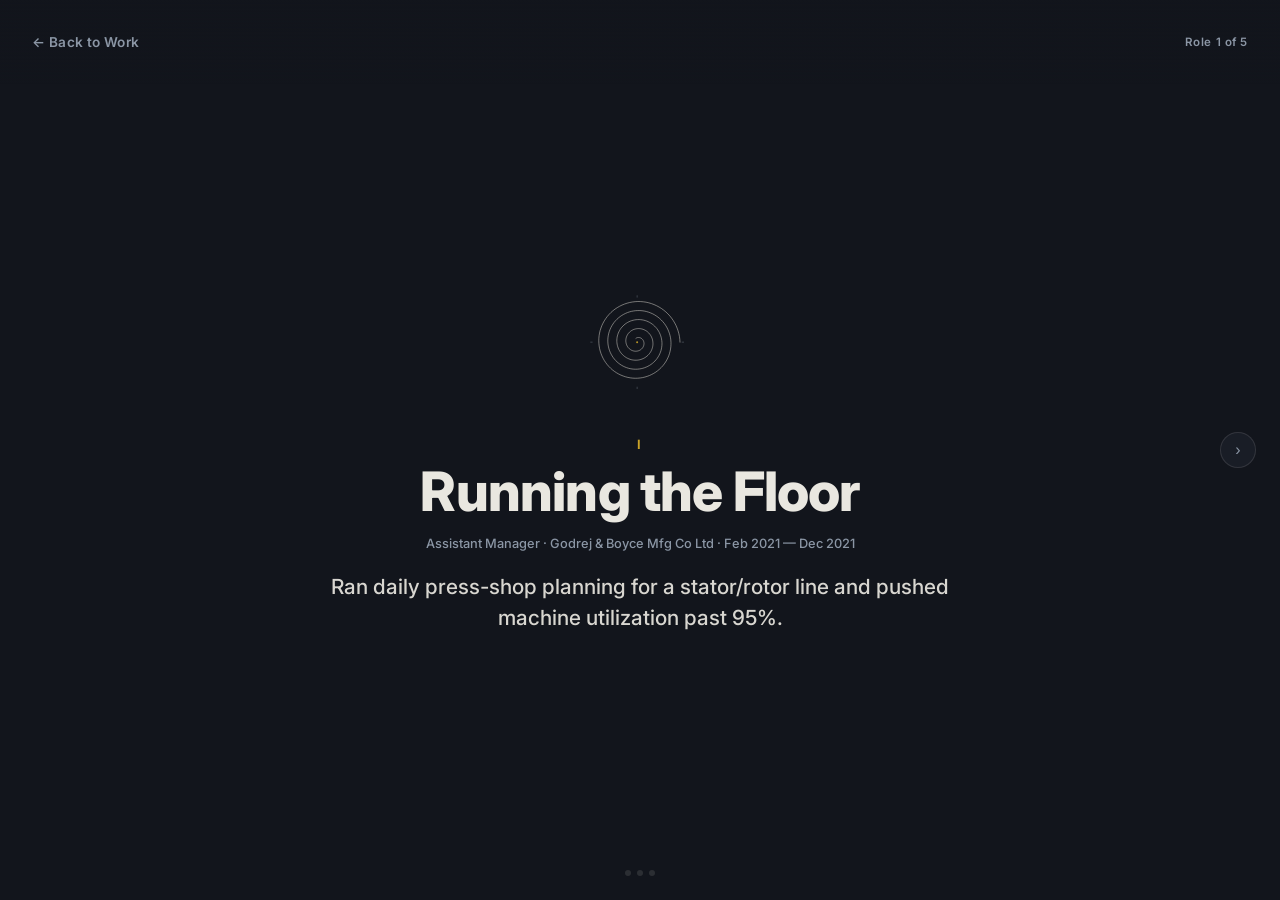
==== commit e7814331: "Add files via upload" ====
--- a/role-detail.html
+++ b/role-detail.html
@@ -8,6 +8,7 @@
 <link rel="preconnect" href="https://fonts.gstatic.com" crossorigin>
 <link href="https://fonts.googleapis.com/css2?family=Inter:ital,wght@0,400;0,500;0,600;0,700;0,800;1,500;1,600;1,700&display=swap" rel="stylesheet">
 <style>
+
 
 
 
@@ -82,6 +83,36 @@
 .topnav .navlinks a:hover { color: var(--fg); }
 .topnav .navlinks a.current { color: var(--accent); border-bottom-color: var(--accent); }
 
+/* hamburger button - hidden on desktop */
+.nav-toggle {
+  display: none; flex-direction: column; justify-content: center; align-items: center; gap: 5px;
+  width: 44px; height: 44px; padding: 0; margin: 0;
+  background: none; border: none; cursor: pointer;
+}
+.nav-toggle span {
+  display: block; width: 24px; height: 2px; background: var(--fg); border-radius: 2px;
+  transition: transform 0.25s ease, opacity 0.2s ease;
+}
+.nav-toggle.open span:nth-child(1) { transform: translateY(7px) rotate(45deg); }
+.nav-toggle.open span:nth-child(2) { opacity: 0; }
+.nav-toggle.open span:nth-child(3) { transform: translateY(-7px) rotate(-45deg); }
+
+/* --- narrow screens: collapse nav behind the menu icon --- */
+@media (max-width: 560px) {
+  .topnav { flex-wrap: wrap; padding: 1.5rem clamp(1.1rem, 5vw, 3.5rem) 1.1rem; }
+  .topnav .wordmark { font-size: clamp(1.45rem, 7vw, 1.8rem); }
+  .nav-toggle { display: flex; }
+  .topnav .navlinks {
+    display: none; width: 100%; flex-direction: column; gap: 0;
+    margin-top: 1.1rem; border-top: 1px solid var(--line); font-size: 0.95rem;
+  }
+  .topnav .navlinks.open { display: flex; }
+  .topnav .navlinks a {
+    padding: 0.95rem 0; border-bottom: 1px solid var(--line); border-top: none;
+  }
+  .topnav .navlinks a.current { color: var(--accent); border-bottom-color: var(--line); }
+}
+
 main { max-width: 820px; margin: 0 auto; padding: 0 clamp(1.25rem, 5vw, 2rem); }
 
 /* ---------- Home page ---------- */
@@ -203,9 +234,10 @@
 
 .role-details-link {
   display: inline-flex; align-items: center; gap: 0.4rem;
-  font-family: 'Inter', sans-serif; font-weight: 700; font-size: 0.8rem; letter-spacing: 0.02em;
-  color: var(--brass); text-decoration: none; border-bottom: 1px solid var(--brass);
-  padding-bottom: 2px; width: fit-content;
+  font-family: 'Inter', sans-serif; font-weight: 700; font-size: 0.85rem; letter-spacing: 0.02em;
+  color: var(--brass); width: fit-content;
+  text-decoration: underline; text-underline-offset: 5px; text-decoration-thickness: 1px;
+  padding: 0.95rem 0 0.85rem;
 }
 .role-details-link:hover { opacity: 0.8; }
 
@@ -230,13 +262,14 @@
 }
 .post p { color: var(--fg); opacity: 0.82; line-height: 1.7; margin: 0; font-size: 1rem; font-weight: 400; }
 .post-link {
-  display: inline-block; margin-top: 0.7rem;
-  font-family: 'Inter', sans-serif; font-weight: 700; font-size: 0.8rem;
-  text-decoration: none; border-bottom: 1px solid var(--accent);
+  display: inline-block; margin-top: 0.4rem;
+  font-family: 'Inter', sans-serif; font-weight: 700; font-size: 0.85rem;
+  text-decoration: underline; text-underline-offset: 5px; text-decoration-thickness: 1px;
+  padding: 0.95rem 0 0.85rem;
 }
 
 /* ---------- Role detail (few-slide viewer) ---------- */
-body[data-theme="detail"] { overflow: hidden; height: 100vh; }
+body[data-theme="detail"] { overflow: hidden; height: 100vh; height: 100dvh; }
 .detail-topbar {
   position: fixed; top: 0; left: 0; right: 0; z-index: 20;
   display: flex; justify-content: space-between; align-items: center;
@@ -244,13 +277,14 @@
   background: linear-gradient(var(--bg), transparent);
 }
 .detail-back {
-  font-family: 'Inter', sans-serif; font-weight: 600; font-size: 0.75rem; color: var(--muted);
+  font-family: 'Inter', sans-serif; font-weight: 600; font-size: 0.85rem; color: var(--muted);
   text-decoration: none; letter-spacing: 0.03em;
+  display: inline-flex; align-items: center; min-height: 44px; padding-right: 0.75rem;
 }
 .detail-back:hover { color: var(--fg); }
 .detail-progress { font-family: 'Inter', sans-serif; font-weight: 600; font-size: 0.72rem; color: var(--muted); letter-spacing: 0.05em; }
 
-.detail-track { height: 100vh; position: relative; }
+.detail-track { height: 100vh; height: 100dvh; position: relative; }
 .detail-slide {
   position: absolute; inset: 0; display: none; flex-direction: column;
   overflow-y: auto; -webkit-overflow-scrolling: touch;
@@ -321,6 +355,7 @@
 
 
 
+
 </style>
 </head>
 <body data-theme="detail">
@@ -333,7 +368,7 @@
 <div class="detail-track" id="detail-track"></div>
 
 <script>
-const ROLES = [{"num": "I", "title": "Running the Floor", "role": "Assistant Manager", "company": "Godrej &amp; Boyce Mfg Co Ltd", "dates": "Feb 2021 &mdash; Dec 2021", "headline": "Ran daily press-shop planning for a stator/rotor line and pushed machine utilization past 95%.", "metrics": [["95%+", "machine utilization achieved"], ["100+", "workmen coordinated across 3 supervisors"], ["10+", "stator/rotor categories planned across"]], "icon": "<path d=\"M 350.0,200.0 L 349.3,189.9 L 348.0,179.9 L 345.9,170.0 L 343.2,160.3 L 339.9,150.9 L 336.0,141.7 L 331.4,132.8 L 326.3,124.2 L 320.6,116.1 L 314.4,108.3 L 307.7,101.1 L 300.6,94.3 L 293.0,88.0 L 285.0,82.2 L 276.7,77.1 L 268.0,72.5 L 259.1,68.5 L 250.0,65.1 L 240.7,62.3 L 231.2,60.2 L 221.7,58.8 L 212.1,58.0 L 202.5,57.8 L 192.9,58.3 L 183.4,59.5 L 174.0,61.3 L 164.8,63.7 L 155.8,66.7 L 147.0,70.3 L 138.5,74.5 L 130.3,79.2 L 122.5,84.4 L 115.1,90.2 L 108.1,96.4 L 101.6,103.1 L 95.5,110.2 L 90.0,117.7 L 85.0,125.5 L 80.5,133.6 L 76.6,141.9 L 73.3,150.5 L 70.5,159.3 L 68.4,168.2 L 66.9,177.2 L 66.0,186.3 L 65.7,195.4 L 66.1,204.4 L 67.0,213.4 L 68.5,222.3 L 70.7,231.0 L 73.4,239.6 L 76.7,247.9 L 80.5,256.0 L 84.8,263.8 L 89.7,271.2 L 95.0,278.3 L 100.8,285.0 L 107.0,291.2 L 113.6,297.1 L 120.6,302.4 L 127.8,307.2 L 135.4,311.6 L 143.3,315.4 L 151.3,318.6 L 159.5,321.3 L 167.9,323.5 L 176.4,325.0 L 184.9,326.0 L 193.4,326.4 L 202.0,326.2 L 210.5,325.4 L 218.9,324.1 L 227.1,322.2 L 235.2,319.8 L 243.1,316.8 L 250.7,313.3 L 258.1,309.3 L 265.2,304.9 L 271.9,300.0 L 278.3,294.6 L 284.2,288.9 L 289.8,282.8 L 294.9,276.3 L 299.6,269.5 L 303.7,262.5 L 307.4,255.2 L 310.6,247.7 L 313.2,240.0 L 315.3,232.1 L 316.9,224.2 L 317.9,216.2 L 318.4,208.2 L 318.4,200.2 L 317.8,192.2 L 316.7,184.3 L 315.0,176.6 L 312.8,168.9 L 310.1,161.5 L 307.0,154.3 L 303.4,147.3 L 299.3,140.7 L 294.8,134.3 L 289.8,128.3 L 284.5,122.6 L 278.9,117.3 L 272.9,112.4 L 266.6,108.0 L 260.1,104.0 L 253.3,100.4 L 246.3,97.4 L 239.2,94.8 L 231.9,92.7 L 224.5,91.1 L 217.1,90.1 L 209.6,89.5 L 202.1,89.5 L 194.6,89.9 L 187.3,90.9 L 180.0,92.3 L 172.8,94.2 L 165.9,96.6 L 159.1,99.5 L 152.6,102.8 L 146.3,106.5 L 140.3,110.6 L 134.6,115.1 L 129.2,120.0 L 124.2,125.2 L 119.6,130.7 L 115.4,136.5 L 111.6,142.5 L 108.2,148.8 L 105.3,155.2 L 102.8,161.9 L 100.7,168.6 L 99.2,175.5 L 98.1,182.4 L 97.5,189.3 L 97.3,196.3 L 97.7,203.2 L 98.4,210.1 L 99.7,216.9 L 101.4,223.5 L 103.5,230.0 L 106.1,236.3 L 109.1,242.4 L 112.4,248.3 L 116.2,253.9 L 120.3,259.3 L 124.7,264.3 L 129.5,269.0 L 134.5,273.3 L 139.8,277.3 L 145.4,280.9 L 151.1,284.1 L 157.1,286.9 L 163.2,289.3 L 169.4,291.3 L 175.7,292.8 L 182.1,293.9 L 188.5,294.6 L 194.9,294.8 L 201.3,294.6 L 207.7,293.9 L 214.0,292.9 L 220.1,291.4 L 226.1,289.5 L 232.0,287.2 L 237.7,284.5 L 243.1,281.5 L 248.4,278.1 L 253.3,274.4 L 258.0,270.3 L 262.4,266.0 L 266.5,261.4 L 270.2,256.6 L 273.6,251.5 L 276.6,246.3 L 279.2,240.8 L 281.5,235.3 L 283.4,229.6 L 284.8,223.8 L 285.9,217.9 L 286.6,212.0 L 286.9,206.2 L 286.8,200.3 L 286.2,194.4 L 285.3,188.7 L 284.0,183.0 L 282.4,177.5 L 280.3,172.1 L 278.0,166.8 L 275.2,161.8 L 272.2,157.0 L 268.9,152.4 L 265.2,148.1 L 261.3,144.0 L 257.2,140.3 L 252.8,136.8 L 248.2,133.7 L 243.4,130.8 L 238.5,128.4 L 233.4,126.2 L 228.3,124.5 L 223.0,123.1 L 217.7,122.0 L 212.3,121.3 L 207.0,121.0 L 201.6,121.1 L 196.3,121.5 L 191.0,122.3 L 185.9,123.4 L 180.8,124.8 L 175.9,126.6 L 171.1,128.7 L 166.5,131.1 L 162.1,133.9 L 157.9,136.8 L 154.0,140.1 L 150.3,143.6 L 146.8,147.3 L 143.6,151.2 L 140.7,155.4 L 138.2,159.7 L 135.9,164.1 L 133.9,168.6 L 132.3,173.3 L 130.9,178.0 L 129.9,182.8 L 129.3,187.7 L 128.9,192.5 L 128.9,197.3 L 129.3,202.1 L 129.9,206.8 L 130.9,211.5 L 132.1,216.1 L 133.7,220.5 L 135.5,224.8 L 137.7,229.0 L 140.1,233.0 L 142.7,236.7 L 145.6,240.3 L 148.7,243.7 L 152.0,246.8 L 155.5,249.7 L 159.2,252.3 L 163.0,254.7 L 166.9,256.7 L 171.0,258.5 L 175.1,260.1 L 179.3,261.3 L 183.6,262.2 L 187.9,262.8 L 192.2,263.2 L 196.5,263.2 L 200.8,263.0 L 205.0,262.4 L 209.2,261.6 L 213.2,260.5 L 217.2,259.2 L 221.0,257.5 L 224.7,255.7 L 228.3,253.6 L 231.6,251.3 L 234.8,248.7 L 237.8,246.0 L 240.6,243.1 L 243.2,240.0 L 245.5,236.8 L 247.6,233.5 L 249.5,230.0 L 251.1,226.4 L 252.4,222.8 L 253.5,219.1 L 254.4,215.3 L 255.0,211.6 L 255.3,207.8 L 255.3,204.0 L 255.1,200.3 L 254.7,196.6 L 254.0,192.9 L 253.1,189.4 L 251.9,185.9 L 250.5,182.5 L 248.9,179.3 L 247.1,176.2 L 245.1,173.2 L 242.9,170.5 L 240.5,167.8 L 238.0,165.4 L 235.4,163.2 L 232.6,161.1 L 229.7,159.3 L 226.7,157.7 L 223.6,156.3 L 220.5,155.1 L 217.3,154.1 L 214.0,153.4 L 210.8,152.9 L 207.5,152.6 L 204.3,152.5 L 201.0,152.7 L 197.9,153.1 L 194.7,153.7 L 191.7,154.5 L 188.7,155.4 L 185.8,156.6 L 183.1,158.0 L 180.4,159.5 L 177.9,161.3 L 175.5,163.1 L 173.3,165.1 L 171.2,167.3 L 169.3,169.5 L 167.6,171.9 L 166.0,174.3 L 164.7,176.9 L 163.5,179.5 L 162.5,182.1 L 161.7,184.8 L 161.1,187.6 L 160.7,190.3 L 160.4,193.0 L 160.4,195.8 L 160.5,198.4 L 160.9,201.1 L 161.4,203.7 L 162.0,206.3 L 162.9,208.7 L 163.9,211.1 L 165.0,213.4 L 166.3,215.6 L 167.7,217.7 L 169.3,219.6 L 171.0,221.4 L 172.7,223.1 L 174.6,224.7 L 176.6,226.1 L 178.6,227.3 L 180.7,228.5 L 182.8,229.4 L 185.0,230.2 L 187.2,230.8 L 189.4,231.3 L 191.6,231.6 L 193.8,231.8 L 196.0,231.8 L 198.2,231.6 L 200.3,231.3 L 202.4,230.9 L 204.5,230.3 L 206.4,229.6 L 208.3,228.8 L 210.1,227.9 L 211.8,226.8 L 213.5,225.6 L 215.0,224.4 L 216.4,223.0 L 217.7,221.6 L 218.9,220.1 L 220.0,218.6 L 220.9,217.0 L 221.7,215.3 L 222.4,213.6 L 223.0,211.9 L 223.4,210.2 L 223.7,208.5 L 223.9,206.8 L 224.0,205.1 L 224.0,203.4 L 223.8,201.8 L 223.5,200.1 L 223.1,198.6 L 222.7,197.1 L 222.1,195.6 L 221.4,194.2 L 220.6,192.9 L 219.8,191.7 L 218.9,190.5 L 217.9,189.4 L 216.9,188.4 L 215.8,187.5 L 214.7,186.7 L 213.5,186.0 L 212.3,185.4 L 211.1,184.9 L 209.8,184.4 L 208.6,184.1 L 207.4,183.9 L 206.2,183.7 L 204.9,183.7 L 203.7,183.7 L 202.6,183.8 L 201.5,184.0 L 200.4,184.3 L 199.3,184.7 L 198.3,185.1 L 197.4,185.6 L 196.5,186.1 L 195.7,186.7\" fill=\"none\" stroke=\"#F2EEE4\" stroke-width=\"1.75\" stroke-linecap=\"round\" stroke-linejoin=\"round\"/><circle cx=\"200\" cy=\"200\" r=\"3.5\" fill=\"#C9A227\"/><line x1=\"356.0\" y1=\"200.0\" x2=\"364.0\" y2=\"200.0\" stroke=\"#8B96A5\" stroke-width=\"1.4\"/><line x1=\"200.0\" y1=\"44.0\" x2=\"200.0\" y2=\"36.0\" stroke=\"#8B96A5\" stroke-width=\"1.4\"/><line x1=\"44.0\" y1=\"200.0\" x2=\"36.0\" y2=\"200.0\" stroke=\"#8B96A5\" stroke-width=\"1.4\"/><line x1=\"200.0\" y1=\"356.0\" x2=\"200.0\" y2=\"364.0\" stroke=\"#8B96A5\" stroke-width=\"1.4\"/>", "slides": [{"label": "How I Got Here", "type": "para", "text": "Joined through campus placement, into Lawkim Motors as a production engineer in the stamping (press) shop."}, {"label": "What I Worked On", "type": "list", "items": ["Owned monthly production planning for the stator/rotor lamination line &mdash; translating marketing&rsquo;s demand numbers into machine assignments and steel purchase orders", "Ran the shop&rsquo;s response to machine breakdowns, working directly with maintenance to cut downtime", "Evaluated and selected a laser welding machine for a new export customer &mdash; supplier visits in Gujarat through final sign-off"]}, {"label": "Key Learnings", "type": "list", "items": ["The difference between a &ldquo;result-driven&rdquo; culture and a &ldquo;solution-driven&rdquo; one &mdash; and how to still deliver inside the former", "Good technical decisions come from gathering the right data and being willing to commit to a call, not from having the deepest domain expertise", "How to earn credibility with people decades more experienced &mdash; fast, by being useful rather than by asserting authority"]}]}, {"num": "II", "title": "Zero to Structure", "role": "Strategic Sourcing &rarr; Program Manager", "company": "Exponent Energy", "dates": "May 2022 &mdash; Dec 2023", "headline": "Took Exponent&rsquo;s hardware supply chain from raw startup chaos into real structure.", "metrics": [["60%", "battery pack cost reduced"], ["300&rarr;50", "BOM line items consolidated"], ["0&rarr;100", "battery packs/month in production"], ["20+", "supplier partnerships built"]], "icon": "<path d=\"M 124.0,80.0 H 296.0 A 14,14 0 0 1 310.0,94.0 V 326.0 A 14,14 0 0 1 296.0,340.0 H 124.0 A 14,14 0 0 1 110.0,326.0 V 94.0 A 14,14 0 0 1 124.0,80.0 Z\" fill=\"none\" stroke=\"#F2EEE4\" stroke-width=\"1.75\" stroke-linecap=\"round\"/><line x1=\"143.3\" y1=\"96.0\" x2=\"143.3\" y2=\"324.0\" stroke=\"#F2EEE4\" stroke-width=\"0.84\" opacity=\"0.55\"/><line x1=\"176.7\" y1=\"96.0\" x2=\"176.7\" y2=\"324.0\" stroke=\"#F2EEE4\" stroke-width=\"0.84\" opacity=\"0.55\"/><line x1=\"210.0\" y1=\"96.0\" x2=\"210.0\" y2=\"324.0\" stroke=\"#F2EEE4\" stroke-width=\"0.84\" opacity=\"0.55\"/><line x1=\"243.3\" y1=\"96.0\" x2=\"243.3\" y2=\"324.0\" stroke=\"#F2EEE4\" stroke-width=\"0.84\" opacity=\"0.55\"/><line x1=\"276.7\" y1=\"96.0\" x2=\"276.7\" y2=\"324.0\" stroke=\"#F2EEE4\" stroke-width=\"0.84\" opacity=\"0.55\"/><rect x=\"196\" y=\"66.0\" width=\"28\" height=\"14\" rx=\"2\" fill=\"none\" stroke=\"#C9A227\" stroke-width=\"1.4\"/><circle cx=\"210\" cy=\"73.0\" r=\"2.2\" fill=\"#C9A227\"/>", "slides": [{"label": "How I Got Here", "type": "para", "text": "Referred in by a friend from my Formula Student team; started hands-on as a build engineer before moving into fulfillment, sourcing, then program management."}, {"label": "What I Worked On", "type": "list", "items": ["Built early production batteries by hand &mdash; among the first ~20 packs Exponent ever shipped", "Took fulfillment and logistics from ad hoc to owned, across multiple states and languages", "Rebuilt sourcing around 20+ supplier partnerships instead of chasing single parts, consolidating 300+ BOM line items into ~50 sub-assemblies", "Owned end-to-end product lifecycle across battery pack, charging station, connector, and BMS"]}, {"label": "Key Learnings", "type": "list", "items": ["Sourcing is a partnership problem, not a procurement problem", "Early-stage companies need process before they need more people &mdash; most of the impact here came from structure, not headcount", "How fast you can move from individual contributor to owning a full functional area, if you carry context nobody else has"]}]}, {"num": "III", "title": "On Schedule, No Exceptions", "role": "Program Manager", "company": "Brane Group", "dates": "Jan 2024 &mdash; Sep 2024", "headline": "Delivered on-schedule releases for 40+ customers inside a fixed scope, team, and timeline &mdash; no room to renegotiate any of the three.", "metrics": [["40+", "customer release timelines optimized"], ["400+", "team structured for output"]], "icon": "<circle cx=\"210\" cy=\"210\" r=\"145\" fill=\"none\" stroke=\"#F2EEE4\" stroke-width=\"1.75\"/><line x1=\"210.0\" y1=\"81.0\" x2=\"210.0\" y2=\"67.0\" stroke=\"#F2EEE4\" stroke-width=\"1.75\" stroke-linecap=\"round\"/><line x1=\"339.0\" y1=\"210.0\" x2=\"353.0\" y2=\"210.0\" stroke=\"#F2EEE4\" stroke-width=\"1.75\" stroke-linecap=\"round\"/><line x1=\"210.0\" y1=\"339.0\" x2=\"210.0\" y2=\"353.0\" stroke=\"#F2EEE4\" stroke-width=\"1.75\" stroke-linecap=\"round\"/><line x1=\"81.0\" y1=\"210.0\" x2=\"67.0\" y2=\"210.0\" stroke=\"#F2EEE4\" stroke-width=\"1.75\" stroke-linecap=\"round\"/><line x1=\"210\" y1=\"210\" x2=\"151.0\" y2=\"168.7\" stroke=\"#F2EEE4\" stroke-width=\"2\" stroke-linecap=\"round\"/><line x1=\"210\" y1=\"210\" x2=\"303.5\" y2=\"156.0\" stroke=\"#F2EEE4\" stroke-width=\"1.75\" stroke-linecap=\"round\"/><circle cx=\"210\" cy=\"210\" r=\"4\" fill=\"#C9A227\"/>", "slides": [{"label": "How I Got Here", "type": "para", "text": "Sought out remote work after Exponent; interviewed directly with the CTO in an unconventional whiteboard, group-format interview."}, {"label": "What I Worked On", "type": "list", "items": ["Managed release cycles for a low-code/no-code platform serving 40+ global customers, under fixed scope and timeline", "Coordinated QA, Dev, Product, and Customer teams to keep releases shipping on schedule", "Restructured a 400-person engineering org for clearer ownership and output"]}, {"label": "Key Learnings", "type": "list", "items": ["First real exposure to software release cycles after years in hardware &mdash; the rhythm and constraints are genuinely different", "&ldquo;Circle of concern&rdquo; in practice: putting energy only where you actually have leverage", "Empathy as a functional leadership tool, not a soft add-on"]}]}, {"num": "IV", "title": "Scale", "role": "Business Partnerships &rarr; Program Manager", "company": "Exponent Energy", "dates": "Sep 2024 &mdash; 2025", "headline": "Took charging network partnerships from relationships into structured process.", "metrics": [["25+", "new locations enabled via 2 strategic partnerships"], ["4", "operational systems built from scratch"]], "icon": "<line x1=\"95\" y1=\"320\" x2=\"180\" y2=\"270\" stroke=\"#F2EEE4\" stroke-width=\"1.5\" opacity=\"0.85\"/><line x1=\"180\" y1=\"270\" x2=\"260\" y2=\"205\" stroke=\"#F2EEE4\" stroke-width=\"1.5\" opacity=\"0.85\"/><line x1=\"260\" y1=\"205\" x2=\"325\" y2=\"130\" stroke=\"#F2EEE4\" stroke-width=\"1.5\" opacity=\"0.85\"/><line x1=\"343\" y1=\"112\" x2=\"370\" y2=\"85\" stroke=\"#8B96A5\" stroke-width=\"1.25\" stroke-dasharray=\"1 6\" stroke-linecap=\"round\"/><circle cx=\"95\" cy=\"320\" r=\"9\" fill=\"none\" fill-opacity=\"0\" stroke=\"#F2EEE4\" stroke-width=\"1.75\"/><circle cx=\"180\" cy=\"270\" r=\"13\" fill=\"none\" fill-opacity=\"0\" stroke=\"#F2EEE4\" stroke-width=\"1.75\"/><circle cx=\"260\" cy=\"205\" r=\"18\" fill=\"none\" fill-opacity=\"0\" stroke=\"#F2EEE4\" stroke-width=\"1.75\"/><circle cx=\"325\" cy=\"130\" r=\"24\" fill=\"#C9A227\" fill-opacity=\"1\" stroke=\"#C9A227\" stroke-width=\"1.75\"/>", "slides": [{"label": "How I Got Here", "type": "para", "text": "Reconnected with a former founder after stepping back from software; rejoined on the business side."}, {"label": "What I Worked On", "type": "list", "items": ["Built four operational systems from scratch &mdash; a customer-complaint ticketing system, a pump breakdown tracker, a bug tracker, and a lead management platform", "Analyzed utilization, deployment timelines, and partner performance using Excel, Superset, and custom dashboards to guide execution", "Owned P&amp;L and cash flow for the charging network, alongside partnerships and account management", "Coordinated with electricity boards and PSUs for regulatory alignment on network deployment"]}, {"label": "Key Learnings", "type": "list", "items": ["How to stand up operational infrastructure &mdash; ticketing, tracking, lead management &mdash; from a blank slate, not a template", "Two well-chosen partnerships, with CPOs and real estate developers, opened more doors (25+ new locations) than manual site-by-site outreach ever could", "Process instincts transfer across functions &mdash; I kept getting pulled into program work even while formally on the business team"]}]}, {"num": "V", "title": "Now", "role": "Product Lifecycle Lead", "company": "Conifer", "dates": "2026 &mdash; Present", "headline": "Driving full product lifecycle at an early-stage, onshored powertrain company.", "metrics": [], "icon": "<path d=\"M 320.0,210.0 L 319.3,206.9 L 318.1,203.9 L 316.2,200.9 L 313.7,197.9 L 310.6,195.1 L 306.9,192.3 L 302.7,189.6 L 297.9,187.1 L 292.7,184.6 L 287.0,182.3 L 280.8,180.2 L 274.3,178.2 L 267.3,176.4 L 260.0,174.7 L 252.5,173.2 L 244.6,171.9 L 236.5,170.8 L 228.3,169.9 L 219.9,169.2 L 211.4,168.7 L 202.8,168.4 L 194.3,168.4 L 185.7,168.5 L 177.3,168.8 L 168.9,169.3 L 160.7,170.0 L 152.7,170.9 L 144.9,172.0 L 137.3,173.3 L 130.1,174.7 L 123.2,176.3 L 116.6,178.1 L 110.5,180.0 L 104.8,182.0 L 99.5,184.2 L 94.7,186.5 L 90.4,188.8 L 86.6,191.3 L 83.3,193.8 L 80.6,196.5 L 78.4,199.1 L 76.8,201.8 L 75.7,204.5 L 75.2,207.3 L 75.2,210.0 L 75.9,212.7 L 77.0,215.4 L 78.8,218.0 L 81.0,220.6 L 83.8,223.1 L 87.0,225.6 L 90.8,227.9 L 95.0,230.2 L 99.6,232.3 L 104.7,234.3 L 110.1,236.2 L 115.9,238.0 L 122.1,239.6 L 128.5,241.0 L 135.2,242.3 L 142.1,243.4 L 149.2,244.4 L 156.4,245.1 L 163.8,245.7 L 171.3,246.2 L 178.7,246.4 L 186.3,246.5 L 193.7,246.3 L 201.1,246.1 L 208.5,245.6 L 215.6,244.9 L 222.6,244.1 L 229.4,243.2 L 236.0,242.1 L 242.3,240.8 L 248.3,239.4 L 254.0,237.8 L 259.3,236.2 L 264.3,234.4 L 268.8,232.5 L 273.0,230.5 L 276.7,228.4 L 279.9,226.3 L 282.8,224.0 L 285.1,221.8 L 286.9,219.5 L 288.3,217.1 L 289.2,214.7 L 289.6,212.4 L 289.5,210.0 L 288.9,207.6 L 287.9,205.3 L 286.3,203.0 L 284.3,200.8 L 281.9,198.6 L 279.0,196.5 L 275.8,194.5 L 272.1,192.6 L 268.0,190.7 L 263.6,189.0 L 258.9,187.4 L 253.9,185.9 L 248.5,184.5 L 243.0,183.3 L 237.2,182.2 L 231.2,181.3 L 225.1,180.4 L 218.9,179.8 L 212.5,179.3 L 206.1,179.0 L 199.7,178.8 L 193.2,178.7 L 186.8,178.8 L 180.4,179.1 L 174.2,179.5 L 168.1,180.1 L 162.1,180.8 L 156.3,181.6 L 150.7,182.6 L 145.3,183.7 L 140.2,184.9 L 135.4,186.2 L 130.9,187.7 L 126.7,189.2 L 122.9,190.8 L 119.4,192.6 L 116.3,194.3 L 113.5,196.2 L 111.2,198.1 L 109.2,200.0 L 107.7,202.0 L 106.6,204.0 L 105.9,206.0 L 105.6,208.0 L 105.8,210.0 L 106.3,212.0 L 107.2,214.0 L 108.6,215.9 L 110.3,217.8 L 112.4,219.6 L 114.9,221.4 L 117.7,223.1 L 120.9,224.7 L 124.3,226.2 L 128.1,227.7 L 132.1,229.0 L 136.3,230.3 L 140.8,231.4 L 145.5,232.4 L 150.4,233.3 L 155.4,234.1 L 160.6,234.7 L 165.9,235.3 L 171.2,235.7 L 176.5,235.9 L 181.9,236.1 L 187.3,236.1 L 192.7,236.0 L 198.0,235.7 L 203.2,235.4 L 208.3,234.9 L 213.2,234.3 L 218.0,233.6 L 222.6,232.7 L 227.0,231.8 L 231.2,230.8 L 235.2,229.7 L 238.9,228.5 L 242.3,227.2 L 245.5,225.8 L 248.3,224.4 L 250.8,222.9 L 253.0,221.4 L 254.9,219.8 L 256.4,218.2 L 257.6,216.6 L 258.5,214.9 L 259.0,213.3 L 259.2,211.6 L 259.0,210.0 L 258.5,208.4 L 257.7,206.8 L 256.5,205.2 L 255.0,203.7 L 253.2,202.2 L 251.2,200.7 L 248.8,199.4 L 246.2,198.1 L 243.4,196.8 L 240.3,195.7 L 237.0,194.6 L 233.4,193.6 L 229.8,192.7 L 225.9,191.9 L 222.0,191.2 L 217.9,190.6 L 213.7,190.1 L 209.4,189.7 L 205.1,189.4 L 200.8,189.2 L 196.5,189.1 L 192.1,189.1 L 187.9,189.2 L 183.6,189.4 L 179.5,189.7 L 175.4,190.1 L 171.5,190.6 L 167.7,191.2 L 164.1,191.9 L 160.6,192.7 L 157.3,193.5 L 154.2,194.4 L 151.3,195.4 L 148.7,196.4 L 146.2,197.5 L 144.0,198.6 L 142.1,199.8 L 140.4,201.0 L 139.0,202.3 L 137.9,203.6 L 137.0,204.8 L 136.4,206.1 L 136.1,207.4 L 136.0,208.7 L 136.2,210.0 L 136.7,211.3 L 137.4,212.5 L 138.4,213.7 L 139.6,214.9 L 141.1,216.1 L 142.8,217.2 L 144.6,218.2 L 146.7,219.2 L 149.0,220.1 L 151.4,221.0 L 154.0,221.8 L 156.8,222.6 L 159.6,223.2 L 162.6,223.8 L 165.7,224.3 L 168.8,224.8 L 172.0,225.1 L 175.3,225.4 L 178.6,225.6 L 181.8,225.7 L 185.1,225.8 L 188.4,225.7 L 191.6,225.6 L 194.8,225.4 L 197.9,225.2 L 200.9,224.8 L 203.8,224.4 L 206.6,224.0 L 209.3,223.4 L 211.8,222.8 L 214.2,222.2 L 216.4,221.5 L 218.5,220.8 L 220.4,220.0 L 222.1,219.2 L 223.6,218.3 L 224.9,217.4 L 226.1,216.5 L 227.0,215.6 L 227.8,214.7 L 228.3,213.7 L 228.7,212.8 L 228.8,211.9 L 228.7,210.9 L 228.5,210.0 L 228.1,209.1 L 227.5,208.2 L 226.7,207.4 L 225.7,206.5 L 224.6,205.7 L 223.3,205.0 L 221.9,204.2 L 220.4,203.6 L 218.7,202.9 L 216.9,202.3 L 215.0,201.8 L 213.0,201.3 L 211.0,200.9 L 208.9,200.5 L 206.7,200.2 L 204.5,199.9 L 202.3,199.7 L 200.0,199.5 L 197.8,199.4 L 195.5,199.4 L 193.3,199.4 L 191.1,199.5 L 188.9,199.6 L 186.8,199.7 L 184.8,199.9 L 182.8,200.2 L 180.9,200.5 L 179.1,200.9 L 177.4,201.2 L 175.8,201.7 L 174.3,202.1 L 173.0,202.6 L 171.7,203.1 L 170.6,203.6 L 169.6,204.2 L 168.7,204.7 L 168.0,205.3 L 167.4,205.9 L 166.9,206.5 L 166.6,207.1 L 166.3,207.7 L 166.3,208.3 L 166.3,208.9 L 166.5,209.4 L 166.8,210.0 L 167.1,210.5 L 167.6,211.1 L 168.3,211.6 L 169.0,212.1 L 169.7,212.5 L 170.6,212.9 L 171.6,213.3 L 172.6,213.7 L 173.7,214.0 L 174.8,214.3 L 176.0,214.6 L 177.2,214.8 L 178.4,215.0 L 179.7,215.2 L 180.9,215.3 L 182.2,215.4 L 183.4,215.5 L 184.7,215.5 L 185.9,215.5 L 187.1,215.5 L 188.3,215.5 L 189.4,215.4 L 190.5,215.3 L 191.6,215.1 L 192.6,214.9 L 193.5,214.8 L 194.4,214.6 L 195.2,214.3 L 195.9,214.1 L 196.5,213.9 L 197.1,213.6 L 197.6,213.3 L 198.1,213.0 L 198.4,212.8 L 198.7,212.5 L 198.9,212.2 L 199.1,211.9 L 199.2,211.7 L 199.2,211.4 L 199.1,211.1 L 199.0,210.9 L 198.8,210.6 L 198.6,210.4 L 198.3,210.2 L 198.0,210.0\" fill=\"none\" stroke=\"#F2EEE4\" stroke-width=\"1.75\" stroke-linecap=\"round\" stroke-linejoin=\"round\"/><circle cx=\"190\" cy=\"210\" r=\"3\" fill=\"#C9A227\"/><line x1=\"316\" y1=\"210\" x2=\"390\" y2=\"210\" stroke=\"#F2EEE4\" stroke-width=\"2.1\" stroke-linecap=\"round\"/><line x1=\"376\" y1=\"202\" x2=\"376\" y2=\"218\" stroke=\"#8B96A5\" stroke-width=\"1.4\"/><line x1=\"74.0\" y1=\"187.2\" x2=\"63.6\" y2=\"185.2\" stroke=\"#8B96A5\" stroke-width=\"1.4\"/><line x1=\"56.0\" y1=\"210.0\" x2=\"44.0\" y2=\"210.0\" stroke=\"#8B96A5\" stroke-width=\"1.4\"/><line x1=\"74.0\" y1=\"232.8\" x2=\"63.6\" y2=\"234.8\" stroke=\"#8B96A5\" stroke-width=\"1.4\"/>", "slides": [{"label": "How I Got Here", "type": "para", "text": "Introduced by a former manager."}, {"label": "What I Worked On", "type": "list", "items": ["Full product lifecycle ownership &mdash; from design and validation through testing, supply chain, and delivery.", "Building onshored electric powertrains and motors for drones, robots, mobility, and data centers"]}, {"label": "Key Learnings", "type": "list", "items": ["Still early &mdash; this one's being written in real time."]}]}];
+const ROLES = [{"num": "I", "title": "Running the Floor", "role": "Assistant Manager", "company": "Godrej &amp; Boyce Mfg Co Ltd", "dates": "Feb 2021 &mdash; Dec 2021", "headline": "Ran daily press-shop planning for a stator/rotor line and pushed machine utilization past 95%.", "metrics": [["95%+", "machine utilization achieved"], ["100+", "workmen coordinated across 3 supervisors"], ["10+", "stator/rotor categories planned across"]], "icon": "<path d=\"M 350.0,200.0 L 349.3,189.9 L 348.0,179.9 L 345.9,170.0 L 343.2,160.3 L 339.9,150.9 L 336.0,141.7 L 331.4,132.8 L 326.3,124.2 L 320.6,116.1 L 314.4,108.3 L 307.7,101.1 L 300.6,94.3 L 293.0,88.0 L 285.0,82.2 L 276.7,77.1 L 268.0,72.5 L 259.1,68.5 L 250.0,65.1 L 240.7,62.3 L 231.2,60.2 L 221.7,58.8 L 212.1,58.0 L 202.5,57.8 L 192.9,58.3 L 183.4,59.5 L 174.0,61.3 L 164.8,63.7 L 155.8,66.7 L 147.0,70.3 L 138.5,74.5 L 130.3,79.2 L 122.5,84.4 L 115.1,90.2 L 108.1,96.4 L 101.6,103.1 L 95.5,110.2 L 90.0,117.7 L 85.0,125.5 L 80.5,133.6 L 76.6,141.9 L 73.3,150.5 L 70.5,159.3 L 68.4,168.2 L 66.9,177.2 L 66.0,186.3 L 65.7,195.4 L 66.1,204.4 L 67.0,213.4 L 68.5,222.3 L 70.7,231.0 L 73.4,239.6 L 76.7,247.9 L 80.5,256.0 L 84.8,263.8 L 89.7,271.2 L 95.0,278.3 L 100.8,285.0 L 107.0,291.2 L 113.6,297.1 L 120.6,302.4 L 127.8,307.2 L 135.4,311.6 L 143.3,315.4 L 151.3,318.6 L 159.5,321.3 L 167.9,323.5 L 176.4,325.0 L 184.9,326.0 L 193.4,326.4 L 202.0,326.2 L 210.5,325.4 L 218.9,324.1 L 227.1,322.2 L 235.2,319.8 L 243.1,316.8 L 250.7,313.3 L 258.1,309.3 L 265.2,304.9 L 271.9,300.0 L 278.3,294.6 L 284.2,288.9 L 289.8,282.8 L 294.9,276.3 L 299.6,269.5 L 303.7,262.5 L 307.4,255.2 L 310.6,247.7 L 313.2,240.0 L 315.3,232.1 L 316.9,224.2 L 317.9,216.2 L 318.4,208.2 L 318.4,200.2 L 317.8,192.2 L 316.7,184.3 L 315.0,176.6 L 312.8,168.9 L 310.1,161.5 L 307.0,154.3 L 303.4,147.3 L 299.3,140.7 L 294.8,134.3 L 289.8,128.3 L 284.5,122.6 L 278.9,117.3 L 272.9,112.4 L 266.6,108.0 L 260.1,104.0 L 253.3,100.4 L 246.3,97.4 L 239.2,94.8 L 231.9,92.7 L 224.5,91.1 L 217.1,90.1 L 209.6,89.5 L 202.1,89.5 L 194.6,89.9 L 187.3,90.9 L 180.0,92.3 L 172.8,94.2 L 165.9,96.6 L 159.1,99.5 L 152.6,102.8 L 146.3,106.5 L 140.3,110.6 L 134.6,115.1 L 129.2,120.0 L 124.2,125.2 L 119.6,130.7 L 115.4,136.5 L 111.6,142.5 L 108.2,148.8 L 105.3,155.2 L 102.8,161.9 L 100.7,168.6 L 99.2,175.5 L 98.1,182.4 L 97.5,189.3 L 97.3,196.3 L 97.7,203.2 L 98.4,210.1 L 99.7,216.9 L 101.4,223.5 L 103.5,230.0 L 106.1,236.3 L 109.1,242.4 L 112.4,248.3 L 116.2,253.9 L 120.3,259.3 L 124.7,264.3 L 129.5,269.0 L 134.5,273.3 L 139.8,277.3 L 145.4,280.9 L 151.1,284.1 L 157.1,286.9 L 163.2,289.3 L 169.4,291.3 L 175.7,292.8 L 182.1,293.9 L 188.5,294.6 L 194.9,294.8 L 201.3,294.6 L 207.7,293.9 L 214.0,292.9 L 220.1,291.4 L 226.1,289.5 L 232.0,287.2 L 237.7,284.5 L 243.1,281.5 L 248.4,278.1 L 253.3,274.4 L 258.0,270.3 L 262.4,266.0 L 266.5,261.4 L 270.2,256.6 L 273.6,251.5 L 276.6,246.3 L 279.2,240.8 L 281.5,235.3 L 283.4,229.6 L 284.8,223.8 L 285.9,217.9 L 286.6,212.0 L 286.9,206.2 L 286.8,200.3 L 286.2,194.4 L 285.3,188.7 L 284.0,183.0 L 282.4,177.5 L 280.3,172.1 L 278.0,166.8 L 275.2,161.8 L 272.2,157.0 L 268.9,152.4 L 265.2,148.1 L 261.3,144.0 L 257.2,140.3 L 252.8,136.8 L 248.2,133.7 L 243.4,130.8 L 238.5,128.4 L 233.4,126.2 L 228.3,124.5 L 223.0,123.1 L 217.7,122.0 L 212.3,121.3 L 207.0,121.0 L 201.6,121.1 L 196.3,121.5 L 191.0,122.3 L 185.9,123.4 L 180.8,124.8 L 175.9,126.6 L 171.1,128.7 L 166.5,131.1 L 162.1,133.9 L 157.9,136.8 L 154.0,140.1 L 150.3,143.6 L 146.8,147.3 L 143.6,151.2 L 140.7,155.4 L 138.2,159.7 L 135.9,164.1 L 133.9,168.6 L 132.3,173.3 L 130.9,178.0 L 129.9,182.8 L 129.3,187.7 L 128.9,192.5 L 128.9,197.3 L 129.3,202.1 L 129.9,206.8 L 130.9,211.5 L 132.1,216.1 L 133.7,220.5 L 135.5,224.8 L 137.7,229.0 L 140.1,233.0 L 142.7,236.7 L 145.6,240.3 L 148.7,243.7 L 152.0,246.8 L 155.5,249.7 L 159.2,252.3 L 163.0,254.7 L 166.9,256.7 L 171.0,258.5 L 175.1,260.1 L 179.3,261.3 L 183.6,262.2 L 187.9,262.8 L 192.2,263.2 L 196.5,263.2 L 200.8,263.0 L 205.0,262.4 L 209.2,261.6 L 213.2,260.5 L 217.2,259.2 L 221.0,257.5 L 224.7,255.7 L 228.3,253.6 L 231.6,251.3 L 234.8,248.7 L 237.8,246.0 L 240.6,243.1 L 243.2,240.0 L 245.5,236.8 L 247.6,233.5 L 249.5,230.0 L 251.1,226.4 L 252.4,222.8 L 253.5,219.1 L 254.4,215.3 L 255.0,211.6 L 255.3,207.8 L 255.3,204.0 L 255.1,200.3 L 254.7,196.6 L 254.0,192.9 L 253.1,189.4 L 251.9,185.9 L 250.5,182.5 L 248.9,179.3 L 247.1,176.2 L 245.1,173.2 L 242.9,170.5 L 240.5,167.8 L 238.0,165.4 L 235.4,163.2 L 232.6,161.1 L 229.7,159.3 L 226.7,157.7 L 223.6,156.3 L 220.5,155.1 L 217.3,154.1 L 214.0,153.4 L 210.8,152.9 L 207.5,152.6 L 204.3,152.5 L 201.0,152.7 L 197.9,153.1 L 194.7,153.7 L 191.7,154.5 L 188.7,155.4 L 185.8,156.6 L 183.1,158.0 L 180.4,159.5 L 177.9,161.3 L 175.5,163.1 L 173.3,165.1 L 171.2,167.3 L 169.3,169.5 L 167.6,171.9 L 166.0,174.3 L 164.7,176.9 L 163.5,179.5 L 162.5,182.1 L 161.7,184.8 L 161.1,187.6 L 160.7,190.3 L 160.4,193.0 L 160.4,195.8 L 160.5,198.4 L 160.9,201.1 L 161.4,203.7 L 162.0,206.3 L 162.9,208.7 L 163.9,211.1 L 165.0,213.4 L 166.3,215.6 L 167.7,217.7 L 169.3,219.6 L 171.0,221.4 L 172.7,223.1 L 174.6,224.7 L 176.6,226.1 L 178.6,227.3 L 180.7,228.5 L 182.8,229.4 L 185.0,230.2 L 187.2,230.8 L 189.4,231.3 L 191.6,231.6 L 193.8,231.8 L 196.0,231.8 L 198.2,231.6 L 200.3,231.3 L 202.4,230.9 L 204.5,230.3 L 206.4,229.6 L 208.3,228.8 L 210.1,227.9 L 211.8,226.8 L 213.5,225.6 L 215.0,224.4 L 216.4,223.0 L 217.7,221.6 L 218.9,220.1 L 220.0,218.6 L 220.9,217.0 L 221.7,215.3 L 222.4,213.6 L 223.0,211.9 L 223.4,210.2 L 223.7,208.5 L 223.9,206.8 L 224.0,205.1 L 224.0,203.4 L 223.8,201.8 L 223.5,200.1 L 223.1,198.6 L 222.7,197.1 L 222.1,195.6 L 221.4,194.2 L 220.6,192.9 L 219.8,191.7 L 218.9,190.5 L 217.9,189.4 L 216.9,188.4 L 215.8,187.5 L 214.7,186.7 L 213.5,186.0 L 212.3,185.4 L 211.1,184.9 L 209.8,184.4 L 208.6,184.1 L 207.4,183.9 L 206.2,183.7 L 204.9,183.7 L 203.7,183.7 L 202.6,183.8 L 201.5,184.0 L 200.4,184.3 L 199.3,184.7 L 198.3,185.1 L 197.4,185.6 L 196.5,186.1 L 195.7,186.7\" fill=\"none\" stroke=\"#F2EEE4\" stroke-width=\"1.75\" stroke-linecap=\"round\" stroke-linejoin=\"round\"/><circle cx=\"200\" cy=\"200\" r=\"3.5\" fill=\"#C9A227\"/><line x1=\"356.0\" y1=\"200.0\" x2=\"364.0\" y2=\"200.0\" stroke=\"#8B96A5\" stroke-width=\"1.4\"/><line x1=\"200.0\" y1=\"44.0\" x2=\"200.0\" y2=\"36.0\" stroke=\"#8B96A5\" stroke-width=\"1.4\"/><line x1=\"44.0\" y1=\"200.0\" x2=\"36.0\" y2=\"200.0\" stroke=\"#8B96A5\" stroke-width=\"1.4\"/><line x1=\"200.0\" y1=\"356.0\" x2=\"200.0\" y2=\"364.0\" stroke=\"#8B96A5\" stroke-width=\"1.4\"/>", "slides": [{"label": "How I Got Here", "type": "para", "text": "Joined through campus placement, into Lawkim Motors as a production engineer in the stamping (press) shop."}, {"label": "What I Worked On", "type": "list", "items": ["Owned monthly production planning for the stator/rotor lamination line, translating marketing&rsquo;s demand numbers into machine assignments and steel purchase orders", "Ran the shop&rsquo;s response to machine breakdowns, working directly with maintenance to cut downtime", "Evaluated and selected a laser welding machine for a new export customer, from supplier visits in Gujarat through final sign-off"]}, {"label": "Key Learnings", "type": "list", "items": ["The difference between a &ldquo;result-driven&rdquo; culture and a &ldquo;solution-driven&rdquo; one, and how to still deliver inside the former", "Good technical decisions come from gathering the right data and being willing to commit to a call, not from having the deepest domain expertise", "You earn credibility with people decades more experienced by being useful, not by pulling rank"]}]}, {"num": "II", "title": "Zero to Structure", "role": "Strategic Sourcing &rarr; Program Manager", "company": "Exponent Energy", "dates": "May 2022 &mdash; Dec 2023", "headline": "Took Exponent&rsquo;s hardware supply chain from startup chaos to a system that could ship at volume.", "metrics": [["60%", "battery pack cost reduced"], ["300&rarr;50", "BOM line items consolidated"], ["0&rarr;100", "battery packs/month in production"], ["20+", "supplier partnerships built"]], "icon": "<path d=\"M 124.0,80.0 H 296.0 A 14,14 0 0 1 310.0,94.0 V 326.0 A 14,14 0 0 1 296.0,340.0 H 124.0 A 14,14 0 0 1 110.0,326.0 V 94.0 A 14,14 0 0 1 124.0,80.0 Z\" fill=\"none\" stroke=\"#F2EEE4\" stroke-width=\"1.75\" stroke-linecap=\"round\"/><line x1=\"143.3\" y1=\"96.0\" x2=\"143.3\" y2=\"324.0\" stroke=\"#F2EEE4\" stroke-width=\"0.84\" opacity=\"0.55\"/><line x1=\"176.7\" y1=\"96.0\" x2=\"176.7\" y2=\"324.0\" stroke=\"#F2EEE4\" stroke-width=\"0.84\" opacity=\"0.55\"/><line x1=\"210.0\" y1=\"96.0\" x2=\"210.0\" y2=\"324.0\" stroke=\"#F2EEE4\" stroke-width=\"0.84\" opacity=\"0.55\"/><line x1=\"243.3\" y1=\"96.0\" x2=\"243.3\" y2=\"324.0\" stroke=\"#F2EEE4\" stroke-width=\"0.84\" opacity=\"0.55\"/><line x1=\"276.7\" y1=\"96.0\" x2=\"276.7\" y2=\"324.0\" stroke=\"#F2EEE4\" stroke-width=\"0.84\" opacity=\"0.55\"/><rect x=\"196\" y=\"66.0\" width=\"28\" height=\"14\" rx=\"2\" fill=\"none\" stroke=\"#C9A227\" stroke-width=\"1.4\"/><circle cx=\"210\" cy=\"73.0\" r=\"2.2\" fill=\"#C9A227\"/>", "slides": [{"label": "How I Got Here", "type": "para", "text": "Referred in by a friend from my Formula Student team; started hands-on as a build engineer before moving into fulfillment, sourcing, then program management."}, {"label": "What I Worked On", "type": "list", "items": ["Built early production batteries by hand, among the first ~20 packs Exponent ever shipped", "Took fulfillment and logistics from ad hoc to owned, across multiple states and languages", "Rebuilt sourcing around 20+ supplier partnerships instead of chasing single parts, consolidating 300+ BOM line items into ~50 sub-assemblies", "Owned end-to-end product lifecycle across battery pack, charging station, connector, and BMS"]}, {"label": "Key Learnings", "type": "list", "items": ["Sourcing is a partnership problem, not a procurement problem", "Early-stage companies need process before they need more people. Most of the impact here came from structure, not headcount", "You can go from individual contributor to owning a whole functional area faster than you'd expect, if you carry context nobody else has"]}]}, {"num": "III", "title": "On Schedule, No Exceptions", "role": "Product Program Manager", "company": "Brane Group", "dates": "Jan 2024 &mdash; Sep 2024", "headline": "Delivered on-schedule releases for 40+ customers inside a fixed scope, team, and timeline. No room to renegotiate any of the three.", "metrics": [["40+", "customer release timelines optimized"], ["400+", "team structured for output"]], "icon": "<circle cx=\"210\" cy=\"210\" r=\"145\" fill=\"none\" stroke=\"#F2EEE4\" stroke-width=\"1.75\"/><line x1=\"210.0\" y1=\"81.0\" x2=\"210.0\" y2=\"67.0\" stroke=\"#F2EEE4\" stroke-width=\"1.75\" stroke-linecap=\"round\"/><line x1=\"339.0\" y1=\"210.0\" x2=\"353.0\" y2=\"210.0\" stroke=\"#F2EEE4\" stroke-width=\"1.75\" stroke-linecap=\"round\"/><line x1=\"210.0\" y1=\"339.0\" x2=\"210.0\" y2=\"353.0\" stroke=\"#F2EEE4\" stroke-width=\"1.75\" stroke-linecap=\"round\"/><line x1=\"81.0\" y1=\"210.0\" x2=\"67.0\" y2=\"210.0\" stroke=\"#F2EEE4\" stroke-width=\"1.75\" stroke-linecap=\"round\"/><line x1=\"210\" y1=\"210\" x2=\"151.0\" y2=\"168.7\" stroke=\"#F2EEE4\" stroke-width=\"2\" stroke-linecap=\"round\"/><line x1=\"210\" y1=\"210\" x2=\"303.5\" y2=\"156.0\" stroke=\"#F2EEE4\" stroke-width=\"1.75\" stroke-linecap=\"round\"/><circle cx=\"210\" cy=\"210\" r=\"4\" fill=\"#C9A227\"/>", "slides": [{"label": "How I Got Here", "type": "para", "text": "Sought out remote work after Exponent; interviewed directly with the CTO in an unconventional whiteboard, group-format interview."}, {"label": "What I Worked On", "type": "list", "items": ["Managed release cycles for a low-code/no-code platform serving 40+ global customers, under fixed scope and timeline", "Coordinated QA, Dev, Product, and Customer teams to keep releases shipping on schedule", "Restructured a 400-person engineering org for clearer ownership and output"]}, {"label": "Key Learnings", "type": "list", "items": ["First exposure to software release cycles after years in hardware. The rhythm and the constraints are nothing like a factory floor", "&ldquo;Circle of concern&rdquo; in practice means spending energy only where you have leverage", "Empathy as a functional leadership tool, not a soft add-on"]}]}, {"num": "IV", "title": "Scale", "role": "Business Partnerships &rarr; Program Manager", "company": "Exponent Energy", "dates": "Sep 2024 &mdash; Sep 2025", "headline": "Took charging network partnerships from relationships into structured process.", "metrics": [["25+", "new locations enabled via 2 strategic partnerships"], ["4", "operational systems built from scratch"]], "icon": "<line x1=\"95\" y1=\"320\" x2=\"180\" y2=\"270\" stroke=\"#F2EEE4\" stroke-width=\"1.5\" opacity=\"0.85\"/><line x1=\"180\" y1=\"270\" x2=\"260\" y2=\"205\" stroke=\"#F2EEE4\" stroke-width=\"1.5\" opacity=\"0.85\"/><line x1=\"260\" y1=\"205\" x2=\"325\" y2=\"130\" stroke=\"#F2EEE4\" stroke-width=\"1.5\" opacity=\"0.85\"/><line x1=\"343\" y1=\"112\" x2=\"370\" y2=\"85\" stroke=\"#8B96A5\" stroke-width=\"1.25\" stroke-dasharray=\"1 6\" stroke-linecap=\"round\"/><circle cx=\"95\" cy=\"320\" r=\"9\" fill=\"none\" fill-opacity=\"0\" stroke=\"#F2EEE4\" stroke-width=\"1.75\"/><circle cx=\"180\" cy=\"270\" r=\"13\" fill=\"none\" fill-opacity=\"0\" stroke=\"#F2EEE4\" stroke-width=\"1.75\"/><circle cx=\"260\" cy=\"205\" r=\"18\" fill=\"none\" fill-opacity=\"0\" stroke=\"#F2EEE4\" stroke-width=\"1.75\"/><circle cx=\"325\" cy=\"130\" r=\"24\" fill=\"#C9A227\" fill-opacity=\"1\" stroke=\"#C9A227\" stroke-width=\"1.75\"/>", "slides": [{"label": "How I Got Here", "type": "para", "text": "Reconnected with a former founder after stepping back from software; rejoined on the business side."}, {"label": "What I Worked On", "type": "list", "items": ["Built four operational systems from scratch: a customer-complaint ticketing system, a pump breakdown tracker, a bug tracker, and a lead management platform", "Analyzed utilization, deployment timelines, and partner performance using Excel, Superset, and custom dashboards to guide execution", "Owned P&amp;L and cash flow for the charging network, alongside partnerships and account management", "Coordinated with electricity boards and PSUs for regulatory alignment on network deployment"]}, {"label": "Key Learnings", "type": "list", "items": ["Building ticketing, tracking, and lead management from scratch is a different skill from configuring someone else's template", "Two well-chosen partnerships, with CPOs and real estate developers, opened more doors (25+ new locations) than manual site-by-site outreach ever could", "Process instincts transfer across functions. I kept getting pulled into program work even while formally on the business team"]}]}, {"num": "V", "title": "Now", "role": "Program Management Lead", "company": "Conifer", "dates": "2026 &mdash; Present", "headline": "Driving full product lifecycle at an early-stage, onshored powertrain company.", "metrics": [], "icon": "<path d=\"M 320.0,210.0 L 319.3,206.9 L 318.1,203.9 L 316.2,200.9 L 313.7,197.9 L 310.6,195.1 L 306.9,192.3 L 302.7,189.6 L 297.9,187.1 L 292.7,184.6 L 287.0,182.3 L 280.8,180.2 L 274.3,178.2 L 267.3,176.4 L 260.0,174.7 L 252.5,173.2 L 244.6,171.9 L 236.5,170.8 L 228.3,169.9 L 219.9,169.2 L 211.4,168.7 L 202.8,168.4 L 194.3,168.4 L 185.7,168.5 L 177.3,168.8 L 168.9,169.3 L 160.7,170.0 L 152.7,170.9 L 144.9,172.0 L 137.3,173.3 L 130.1,174.7 L 123.2,176.3 L 116.6,178.1 L 110.5,180.0 L 104.8,182.0 L 99.5,184.2 L 94.7,186.5 L 90.4,188.8 L 86.6,191.3 L 83.3,193.8 L 80.6,196.5 L 78.4,199.1 L 76.8,201.8 L 75.7,204.5 L 75.2,207.3 L 75.2,210.0 L 75.9,212.7 L 77.0,215.4 L 78.8,218.0 L 81.0,220.6 L 83.8,223.1 L 87.0,225.6 L 90.8,227.9 L 95.0,230.2 L 99.6,232.3 L 104.7,234.3 L 110.1,236.2 L 115.9,238.0 L 122.1,239.6 L 128.5,241.0 L 135.2,242.3 L 142.1,243.4 L 149.2,244.4 L 156.4,245.1 L 163.8,245.7 L 171.3,246.2 L 178.7,246.4 L 186.3,246.5 L 193.7,246.3 L 201.1,246.1 L 208.5,245.6 L 215.6,244.9 L 222.6,244.1 L 229.4,243.2 L 236.0,242.1 L 242.3,240.8 L 248.3,239.4 L 254.0,237.8 L 259.3,236.2 L 264.3,234.4 L 268.8,232.5 L 273.0,230.5 L 276.7,228.4 L 279.9,226.3 L 282.8,224.0 L 285.1,221.8 L 286.9,219.5 L 288.3,217.1 L 289.2,214.7 L 289.6,212.4 L 289.5,210.0 L 288.9,207.6 L 287.9,205.3 L 286.3,203.0 L 284.3,200.8 L 281.9,198.6 L 279.0,196.5 L 275.8,194.5 L 272.1,192.6 L 268.0,190.7 L 263.6,189.0 L 258.9,187.4 L 253.9,185.9 L 248.5,184.5 L 243.0,183.3 L 237.2,182.2 L 231.2,181.3 L 225.1,180.4 L 218.9,179.8 L 212.5,179.3 L 206.1,179.0 L 199.7,178.8 L 193.2,178.7 L 186.8,178.8 L 180.4,179.1 L 174.2,179.5 L 168.1,180.1 L 162.1,180.8 L 156.3,181.6 L 150.7,182.6 L 145.3,183.7 L 140.2,184.9 L 135.4,186.2 L 130.9,187.7 L 126.7,189.2 L 122.9,190.8 L 119.4,192.6 L 116.3,194.3 L 113.5,196.2 L 111.2,198.1 L 109.2,200.0 L 107.7,202.0 L 106.6,204.0 L 105.9,206.0 L 105.6,208.0 L 105.8,210.0 L 106.3,212.0 L 107.2,214.0 L 108.6,215.9 L 110.3,217.8 L 112.4,219.6 L 114.9,221.4 L 117.7,223.1 L 120.9,224.7 L 124.3,226.2 L 128.1,227.7 L 132.1,229.0 L 136.3,230.3 L 140.8,231.4 L 145.5,232.4 L 150.4,233.3 L 155.4,234.1 L 160.6,234.7 L 165.9,235.3 L 171.2,235.7 L 176.5,235.9 L 181.9,236.1 L 187.3,236.1 L 192.7,236.0 L 198.0,235.7 L 203.2,235.4 L 208.3,234.9 L 213.2,234.3 L 218.0,233.6 L 222.6,232.7 L 227.0,231.8 L 231.2,230.8 L 235.2,229.7 L 238.9,228.5 L 242.3,227.2 L 245.5,225.8 L 248.3,224.4 L 250.8,222.9 L 253.0,221.4 L 254.9,219.8 L 256.4,218.2 L 257.6,216.6 L 258.5,214.9 L 259.0,213.3 L 259.2,211.6 L 259.0,210.0 L 258.5,208.4 L 257.7,206.8 L 256.5,205.2 L 255.0,203.7 L 253.2,202.2 L 251.2,200.7 L 248.8,199.4 L 246.2,198.1 L 243.4,196.8 L 240.3,195.7 L 237.0,194.6 L 233.4,193.6 L 229.8,192.7 L 225.9,191.9 L 222.0,191.2 L 217.9,190.6 L 213.7,190.1 L 209.4,189.7 L 205.1,189.4 L 200.8,189.2 L 196.5,189.1 L 192.1,189.1 L 187.9,189.2 L 183.6,189.4 L 179.5,189.7 L 175.4,190.1 L 171.5,190.6 L 167.7,191.2 L 164.1,191.9 L 160.6,192.7 L 157.3,193.5 L 154.2,194.4 L 151.3,195.4 L 148.7,196.4 L 146.2,197.5 L 144.0,198.6 L 142.1,199.8 L 140.4,201.0 L 139.0,202.3 L 137.9,203.6 L 137.0,204.8 L 136.4,206.1 L 136.1,207.4 L 136.0,208.7 L 136.2,210.0 L 136.7,211.3 L 137.4,212.5 L 138.4,213.7 L 139.6,214.9 L 141.1,216.1 L 142.8,217.2 L 144.6,218.2 L 146.7,219.2 L 149.0,220.1 L 151.4,221.0 L 154.0,221.8 L 156.8,222.6 L 159.6,223.2 L 162.6,223.8 L 165.7,224.3 L 168.8,224.8 L 172.0,225.1 L 175.3,225.4 L 178.6,225.6 L 181.8,225.7 L 185.1,225.8 L 188.4,225.7 L 191.6,225.6 L 194.8,225.4 L 197.9,225.2 L 200.9,224.8 L 203.8,224.4 L 206.6,224.0 L 209.3,223.4 L 211.8,222.8 L 214.2,222.2 L 216.4,221.5 L 218.5,220.8 L 220.4,220.0 L 222.1,219.2 L 223.6,218.3 L 224.9,217.4 L 226.1,216.5 L 227.0,215.6 L 227.8,214.7 L 228.3,213.7 L 228.7,212.8 L 228.8,211.9 L 228.7,210.9 L 228.5,210.0 L 228.1,209.1 L 227.5,208.2 L 226.7,207.4 L 225.7,206.5 L 224.6,205.7 L 223.3,205.0 L 221.9,204.2 L 220.4,203.6 L 218.7,202.9 L 216.9,202.3 L 215.0,201.8 L 213.0,201.3 L 211.0,200.9 L 208.9,200.5 L 206.7,200.2 L 204.5,199.9 L 202.3,199.7 L 200.0,199.5 L 197.8,199.4 L 195.5,199.4 L 193.3,199.4 L 191.1,199.5 L 188.9,199.6 L 186.8,199.7 L 184.8,199.9 L 182.8,200.2 L 180.9,200.5 L 179.1,200.9 L 177.4,201.2 L 175.8,201.7 L 174.3,202.1 L 173.0,202.6 L 171.7,203.1 L 170.6,203.6 L 169.6,204.2 L 168.7,204.7 L 168.0,205.3 L 167.4,205.9 L 166.9,206.5 L 166.6,207.1 L 166.3,207.7 L 166.3,208.3 L 166.3,208.9 L 166.5,209.4 L 166.8,210.0 L 167.1,210.5 L 167.6,211.1 L 168.3,211.6 L 169.0,212.1 L 169.7,212.5 L 170.6,212.9 L 171.6,213.3 L 172.6,213.7 L 173.7,214.0 L 174.8,214.3 L 176.0,214.6 L 177.2,214.8 L 178.4,215.0 L 179.7,215.2 L 180.9,215.3 L 182.2,215.4 L 183.4,215.5 L 184.7,215.5 L 185.9,215.5 L 187.1,215.5 L 188.3,215.5 L 189.4,215.4 L 190.5,215.3 L 191.6,215.1 L 192.6,214.9 L 193.5,214.8 L 194.4,214.6 L 195.2,214.3 L 195.9,214.1 L 196.5,213.9 L 197.1,213.6 L 197.6,213.3 L 198.1,213.0 L 198.4,212.8 L 198.7,212.5 L 198.9,212.2 L 199.1,211.9 L 199.2,211.7 L 199.2,211.4 L 199.1,211.1 L 199.0,210.9 L 198.8,210.6 L 198.6,210.4 L 198.3,210.2 L 198.0,210.0\" fill=\"none\" stroke=\"#F2EEE4\" stroke-width=\"1.75\" stroke-linecap=\"round\" stroke-linejoin=\"round\"/><circle cx=\"190\" cy=\"210\" r=\"3\" fill=\"#C9A227\"/><line x1=\"316\" y1=\"210\" x2=\"390\" y2=\"210\" stroke=\"#F2EEE4\" stroke-width=\"2.1\" stroke-linecap=\"round\"/><line x1=\"376\" y1=\"202\" x2=\"376\" y2=\"218\" stroke=\"#8B96A5\" stroke-width=\"1.4\"/><line x1=\"74.0\" y1=\"187.2\" x2=\"63.6\" y2=\"185.2\" stroke=\"#8B96A5\" stroke-width=\"1.4\"/><line x1=\"56.0\" y1=\"210.0\" x2=\"44.0\" y2=\"210.0\" stroke=\"#8B96A5\" stroke-width=\"1.4\"/><line x1=\"74.0\" y1=\"232.8\" x2=\"63.6\" y2=\"234.8\" stroke=\"#8B96A5\" stroke-width=\"1.4\"/>", "slides": [{"label": "How I Got Here", "type": "para", "text": "Introduced by a former manager."}, {"label": "What I Worked On", "type": "list", "items": ["Full product lifecycle ownership, from design and validation through testing, supply chain, and delivery", "Building onshored electric powertrains and motors for drones, robots, mobility, and data centers"]}, {"label": "Key Learnings", "type": "list", "items": ["Still early. This one's being written in real time."]}]}];
 
 const params = new URLSearchParams(window.location.search);
 let roleIndex = parseInt(params.get('role'), 10);
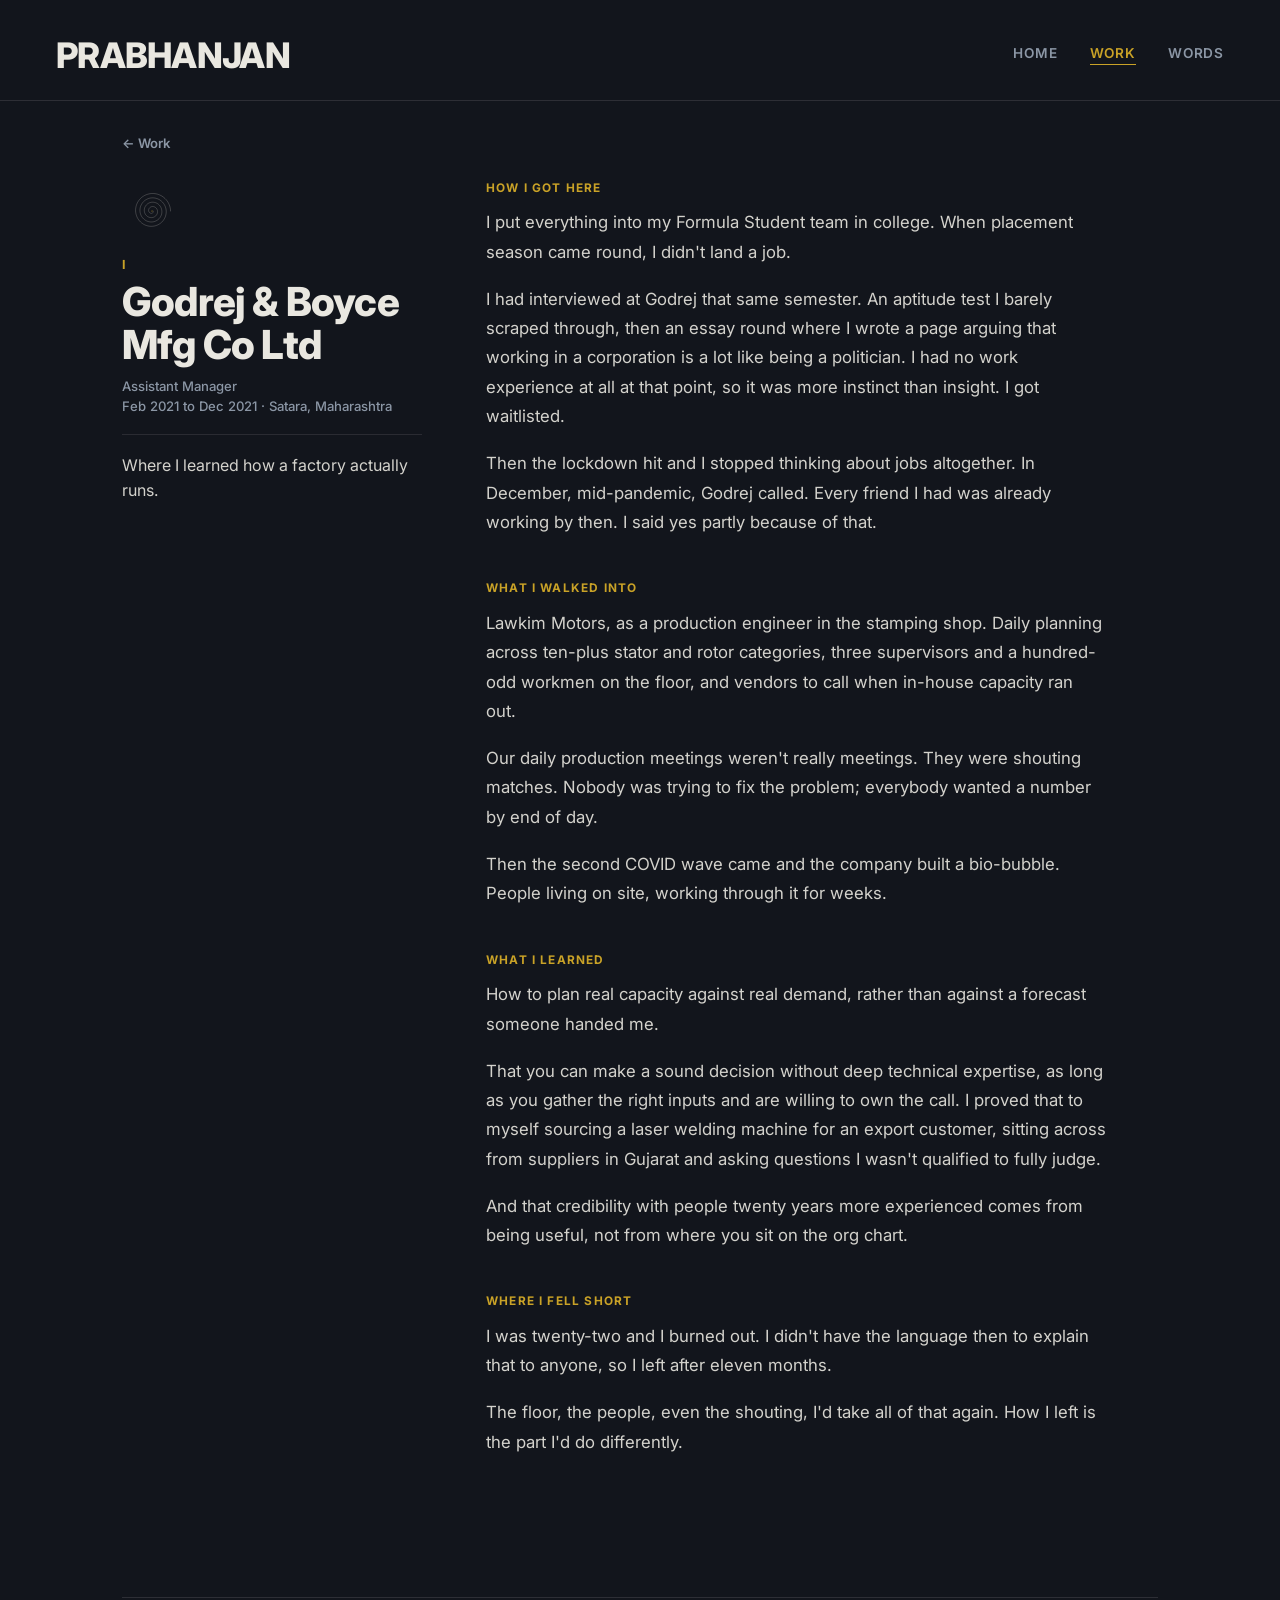
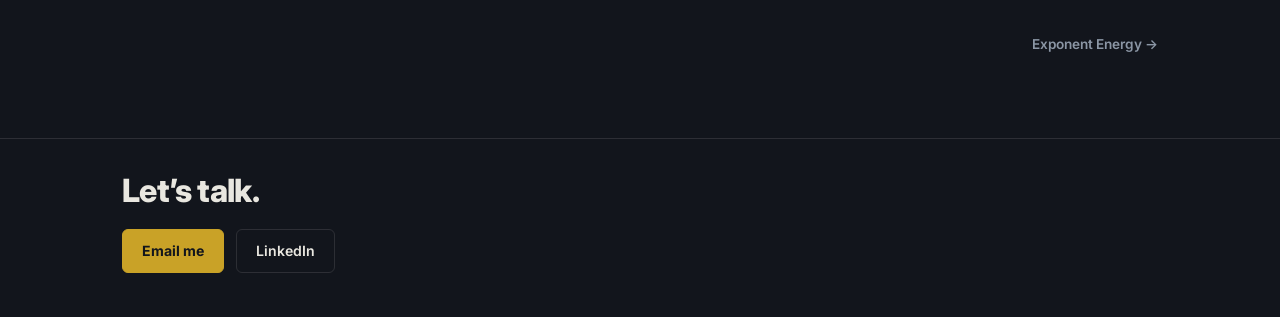
==== commit 5af74631: "Add files via upload" ====
--- a/role-detail.html
+++ b/role-detail.html
@@ -3,518 +3,188 @@
 <head>
 <meta charset="UTF-8">
 <meta name="viewport" content="width=device-width, initial-scale=1.0">
-<title>Role detail &middot; Prabhanjan</title>
+<title>Role detail &middot; Prabhanjan Shelke</title>
+<meta name="description" content="How I got the job, what I walked into, what I learned, and where I fell short.">
+<link rel="canonical" href="https://prabhanjanshelke.com/role-detail.html">
+<meta property="og:type" content="website">
+<meta property="og:site_name" content="Prabhanjan Shelke">
+<meta property="og:title" content="Role detail &middot; Prabhanjan Shelke">
+<meta property="og:description" content="How I got the job, what I walked into, what I learned, and where I fell short.">
+<meta property="og:url" content="https://prabhanjanshelke.com/role-detail.html">
+<meta property="og:image" content="https://prabhanjanshelke.com/preview.png">
+<meta property="og:image:width" content="1200">
+<meta property="og:image:height" content="630">
+<meta name="twitter:card" content="summary_large_image">
+<meta name="twitter:title" content="Role detail &middot; Prabhanjan Shelke">
+<meta name="twitter:description" content="How I got the job, what I walked into, what I learned, and where I fell short.">
+<meta name="twitter:image" content="https://prabhanjanshelke.com/preview.png">
 <link rel="preconnect" href="https://fonts.googleapis.com">
 <link rel="preconnect" href="https://fonts.gstatic.com" crossorigin>
-<link href="https://fonts.googleapis.com/css2?family=Inter:ital,wght@0,400;0,500;0,600;0,700;0,800;1,500;1,600;1,700&display=swap" rel="stylesheet">
+<link href="https://fonts.googleapis.com/css2?family=Inter:ital,wght@0,400;0,500;0,600;0,700;0,800;1,400;1,500&display=swap" rel="stylesheet">
 <style>
 
 
+:root{--brass:#C9A227;--plum:#6E3B4D}
+body[data-theme="work"],body[data-theme="home"],body[data-theme="detail"]{
+  --bg:#12151C;--bg-raise:#191D26;--fg:#E9E7E0;--muted:#8B96A5;--accent:var(--brass);--line:rgba(232,230,224,.12)}
+body[data-theme="words"]{--bg:#EAE2D4;--bg-raise:#E2D9C9;--fg:#2B2620;--muted:#8A7F6C;--accent:var(--plum);--line:rgba(43,38,32,.14)}
+*{box-sizing:border-box}
+html{scroll-behavior:smooth}
+body{margin:0;background:var(--bg);color:var(--fg);font-family:'Inter',sans-serif;min-height:100vh}
+a{color:var(--accent)}
+.topnav{position:sticky;top:0;z-index:50;display:flex;justify-content:space-between;align-items:center;
+  padding:2.1rem clamp(1.25rem,5vw,3.5rem) 1.5rem;background:var(--bg);border-bottom:1px solid var(--line)}
+.topnav .wordmark{font-weight:800;font-size:clamp(1.7rem,4.5vw,2.2rem);letter-spacing:-.02em;text-decoration:none;color:var(--fg)}
+.topnav .navlinks{display:flex;gap:clamp(1rem,3vw,2rem);font-weight:600;font-size:.85rem;letter-spacing:.06em}
+.topnav .navlinks a{text-decoration:none;color:var(--muted);padding-bottom:3px;border-bottom:1px solid transparent}
+.topnav .navlinks a:hover{color:var(--fg)}
+.topnav .navlinks a.current{color:var(--accent);border-bottom-color:var(--accent)}
+.nav-toggle{display:none;flex-direction:column;justify-content:center;align-items:center;gap:5px;width:44px;height:44px;padding:0;background:none;border:none;cursor:pointer}
+.nav-toggle span{display:block;width:24px;height:2px;background:var(--fg);border-radius:2px;transition:transform .25s ease,opacity .2s ease}
+.nav-toggle.open span:nth-child(1){transform:translateY(7px) rotate(45deg)}
+.nav-toggle.open span:nth-child(2){opacity:0}
+.nav-toggle.open span:nth-child(3){transform:translateY(-7px) rotate(-45deg)}
+@media(max-width:560px){
+ .topnav{flex-wrap:wrap;padding:1.5rem clamp(1.1rem,5vw,3.5rem) 1.1rem}
+ .topnav .wordmark{font-size:clamp(1.45rem,7vw,1.8rem)}
+ .nav-toggle{display:flex}
+ .topnav .navlinks{display:none;width:100%;flex-direction:column;gap:0;margin-top:1.1rem;border-top:1px solid var(--line);font-size:.95rem}
+ .topnav .navlinks.open{display:flex}
+ .topnav .navlinks a{padding:.95rem 0;border-bottom:1px solid var(--line)}
+ .topnav .navlinks a.current{color:var(--accent);border-bottom-color:var(--line)}
+}
+main{max-width:1100px;margin:0 auto;padding:0 clamp(1.25rem,5vw,2rem)}
+
+/* work index */
+.work-intro{padding:clamp(2.5rem,8vh,4rem) 0 1.5rem;max-width:640px}
+.work-intro h1{font-weight:800;font-size:clamp(2.3rem,6.5vw,3.2rem);margin:0 0 .75rem;letter-spacing:-.01em}
+.work-intro p{color:var(--muted);font-size:1rem;line-height:1.6;margin:0}
+.rolelist{display:flex;flex-direction:column;gap:1.25rem;padding:.5rem 0 3rem}
+.rolecard{display:flex;gap:1.5rem;align-items:center;text-decoration:none;color:inherit;
+  background:var(--bg-raise);border:1px solid var(--line);border-radius:10px;
+  padding:clamp(1.5rem,4vw,2.25rem);transition:border-color .2s ease,transform .2s ease}
+.rolecard:hover{border-color:var(--accent);transform:translateY(-2px)}
+.rolecard .ico{width:clamp(52px,8vw,68px);height:clamp(52px,8vw,68px);flex-shrink:0;opacity:.85}
+.rolecard .ico svg{width:100%;height:100%}
+.rolecard .num{font-weight:700;font-size:.78rem;letter-spacing:.1em;color:var(--accent);display:block;margin-bottom:.4rem}
+.rolecard h2{font-weight:800;font-size:clamp(1.5rem,3.6vw,2rem);line-height:1.1;margin:0 0 .45rem;letter-spacing:-.02em}
+.rolecard .meta{font-size:.8rem;font-weight:500;color:var(--muted);margin-bottom:.7rem}
+.rolecard .sum{font-size:1rem;line-height:1.6;opacity:.9;margin:0;max-width:52ch}
+@media(max-width:560px){.rolecard{flex-direction:column;align-items:flex-start;gap:1rem}}
+
+/* split detail */
+.back{display:inline-flex;align-items:center;min-height:44px;font-size:.82rem;font-weight:600;color:var(--muted);text-decoration:none;margin-top:1.25rem}
+.back:hover{color:var(--accent)}
+.split{display:flex;gap:clamp(2rem,5vw,4.5rem);align-items:flex-start;padding:1rem 0 5rem}
+.left{flex:0 0 300px;position:sticky;top:120px}
+.left .ico{width:60px;height:60px;opacity:.85;margin-bottom:1rem}
+.left .ico svg{width:100%;height:100%}
+.left .num{font-size:.78rem;font-weight:700;letter-spacing:.1em;color:var(--accent);display:block;margin-bottom:.5rem}
+.left h1{font-size:clamp(1.9rem,3.4vw,2.5rem);font-weight:800;line-height:1.08;letter-spacing:-.02em;margin:0 0 .7rem}
+.left .meta{font-size:.82rem;font-weight:500;color:var(--muted);line-height:1.5;margin-bottom:1.1rem}
+.left .sum{font-size:1rem;line-height:1.6;opacity:.9;padding-top:1.1rem;border-top:1px solid var(--line)}
+.right{flex:1;min-width:0;max-width:62ch}
+.beat{margin-bottom:2.75rem}
+.beat .h{font-size:.74rem;font-weight:700;letter-spacing:.1em;text-transform:uppercase;color:var(--accent);display:block;margin-bottom:.85rem}
+.beat p{font-size:1.05rem;line-height:1.75;opacity:.9;margin:0 0 1.1rem}
+.beat p:last-child{margin-bottom:0}
+.rolenav{display:flex;justify-content:space-between;gap:1rem;flex-wrap:wrap;border-top:1px solid var(--line);padding-top:1.5rem;margin-top:1rem}
+.rolenav a{display:inline-flex;align-items:center;min-height:44px;font-size:.85rem;font-weight:600;color:var(--muted);text-decoration:none}
+.rolenav a:hover{color:var(--accent)}
+@media(max-width:820px){.split{flex-direction:column;gap:1.75rem}.left{position:static;flex:1 1 auto;width:100%}.right{max-width:none}}
+
+/* footer */
+.sitefoot{margin-top:clamp(3rem,8vh,4.5rem);border-top:1px solid var(--line)}
+.foot-inner{max-width:1100px;margin:0 auto;padding:2rem clamp(1.25rem,5vw,2rem) 2.75rem}
+.foot-cta{font-weight:800;font-size:clamp(1.5rem,4.5vw,2rem);letter-spacing:-.02em;margin:0 0 1.15rem;color:var(--fg)}
+.foot-actions{display:flex;gap:.7rem;flex-wrap:wrap}
+.foot-btn{display:inline-flex;align-items:center;justify-content:center;min-height:44px;padding:0 1.2rem;
+  border:1px solid var(--line);border-radius:6px;font-weight:600;font-size:.88rem;color:var(--fg);text-decoration:none}
+.foot-btn:hover{border-color:var(--accent)}
+.foot-btn.primary{background:var(--accent);border-color:var(--accent);color:var(--bg);font-weight:700}
+@media(prefers-reduced-motion:reduce){*{animation:none!important;transition:none!important}}
 
 
-:root {
-  --brass: #C9A227;
-  --plum: #6E3B4D;
-  --radius: 3px;
-}
-
-body[data-theme="work"], body[data-theme="home"], body[data-theme="detail"] {
-  --bg: #12151C;
-  --bg-raise: #191D26;
-  --fg: #E9E7E0;
-  --muted: #8B96A5;
-  --accent: var(--brass);
-  --line: rgba(232, 230, 224, 0.12);
-}
-
-body[data-theme="words"] {
-  --bg: #EAE2D4;
-  --bg-raise: #E2D9C9;
-  --fg: #2B2620;
-  --muted: #8A7F6C;
-  --accent: var(--plum);
-  --line: rgba(43, 38, 32, 0.14);
-}
-
-* { box-sizing: border-box; }
-html { scroll-behavior: smooth; }
-body {
-  margin: 0; background: var(--bg); color: var(--fg);
-  font-family: 'Inter', sans-serif;
-  min-height: 100vh;
-}
-a { color: var(--accent); }
-
-/* ============ TYPE SCALE (Inter only, weight/size carry hierarchy) ============
-   Site title (nav wordmark) ... clamp(1.7rem, 4.5vw, 2.2rem)  / 800  <- most eye-catching, brand mark
-   Page H1 (hero headings)   ... clamp(2.3rem, 6.5vw, 3.2rem)  / 800
-   Role title (per-section)  ... clamp(2.8rem, 8vw, 4.4rem)    / 800  <- biggest single element on Work page
-   Card / post H2             ... 1.5rem                        / 700
-   Stat number                ... clamp(2.1rem, 5.5vw, 2.8rem) / 800
-   Headline / lede            ... clamp(1.1rem, 2.6vw, 1.3rem) / 500
-   Body                        ... 1rem                         / 400
-   Small label / eyebrow      ... 0.72rem                       / 700, uppercase, tracked
-   Meta / caption              ... 0.78rem                      / 500
-   Nav links                   ... 0.75rem                      / 600, uppercase, tracked
-================================================================================ */
-
-/* ---------- Top nav ---------- */
-.topnav {
-  position: sticky; top: 0; z-index: 50;
-  display: flex; justify-content: space-between; align-items: center;
-  padding: 2.1rem clamp(1.25rem, 5vw, 3.5rem) 1.5rem;
-  background: var(--bg);
-  border-bottom: 1px solid var(--line);
-}
-.topnav .wordmark {
-  font-family: 'Inter', sans-serif; font-weight: 800;
-  font-size: clamp(1.7rem, 4.5vw, 2.2rem);
-  letter-spacing: -0.02em; text-decoration: none; color: var(--fg);
-}
-.topnav .navlinks {
-  display: flex; gap: clamp(1rem, 3vw, 2rem);
-  font-family: 'Inter', sans-serif; font-weight: 600;
-  font-size: 0.85rem; letter-spacing: 0.06em;
-}
-.topnav .navlinks a {
-  text-decoration: none; color: var(--muted); padding-bottom: 3px;
-  border-bottom: 1px solid transparent; transition: color 0.2s ease, border-color 0.2s ease;
-}
-.topnav .navlinks a:hover { color: var(--fg); }
-.topnav .navlinks a.current { color: var(--accent); border-bottom-color: var(--accent); }
-
-/* hamburger button - hidden on desktop */
-.nav-toggle {
-  display: none; flex-direction: column; justify-content: center; align-items: center; gap: 5px;
-  width: 44px; height: 44px; padding: 0; margin: 0;
-  background: none; border: none; cursor: pointer;
-}
-.nav-toggle span {
-  display: block; width: 24px; height: 2px; background: var(--fg); border-radius: 2px;
-  transition: transform 0.25s ease, opacity 0.2s ease;
-}
-.nav-toggle.open span:nth-child(1) { transform: translateY(7px) rotate(45deg); }
-.nav-toggle.open span:nth-child(2) { opacity: 0; }
-.nav-toggle.open span:nth-child(3) { transform: translateY(-7px) rotate(-45deg); }
-
-/* --- narrow screens: collapse nav behind the menu icon --- */
-@media (max-width: 560px) {
-  .topnav { flex-wrap: wrap; padding: 1.5rem clamp(1.1rem, 5vw, 3.5rem) 1.1rem; }
-  .topnav .wordmark { font-size: clamp(1.45rem, 7vw, 1.8rem); }
-  .nav-toggle { display: flex; }
-  .topnav .navlinks {
-    display: none; width: 100%; flex-direction: column; gap: 0;
-    margin-top: 1.1rem; border-top: 1px solid var(--line); font-size: 0.95rem;
-  }
-  .topnav .navlinks.open { display: flex; }
-  .topnav .navlinks a {
-    padding: 0.95rem 0; border-bottom: 1px solid var(--line); border-top: none;
-  }
-  .topnav .navlinks a.current { color: var(--accent); border-bottom-color: var(--line); }
-}
-
-main { max-width: 820px; margin: 0 auto; padding: 0 clamp(1.25rem, 5vw, 2rem); }
-
-/* ---------- Home page ---------- */
-.home-hero { padding: clamp(3rem, 10vh, 6rem) 0 0.5rem; }
-.home-eyebrow {
-  font-family: 'Inter', sans-serif; font-weight: 700; font-size: 0.85rem;
-  letter-spacing: 0.1em; color: var(--accent); text-transform: uppercase; margin-bottom: 1.25rem;
-}
-.home-hero h1 {
-  font-family: 'Inter', sans-serif; font-weight: 800;
-  font-size: clamp(2.3rem, 6.5vw, 3.2rem); line-height: 1.15; margin: 0 0 1.75rem;
-  letter-spacing: -0.01em; max-width: 14ch;
-}
-.home-hero .bio p {
-  font-family: 'Inter', sans-serif; font-weight: 400;
-  font-size: 1.05rem; line-height: 1.75; color: var(--fg); opacity: 0.9;
-  max-width: 58ch; margin: 0 0 1.25rem;
-}
-
-.home-links { display: grid; grid-template-columns: 1fr 1fr; gap: 1rem; margin: 1.5rem 0 4rem; }
-@media (max-width: 560px) { .home-links { grid-template-columns: 1fr; } }
-.home-link-card {
-  display: block; text-decoration: none;
-  border: 1px solid var(--line); border-radius: 6px; padding: 1.75rem;
-  transition: border-color 0.25s ease, transform 0.25s ease, background 0.25s ease;
-}
-.home-link-card.work-card { background: rgba(201, 162, 39, 0.07); }
-.home-link-card.words-card { background: rgba(110, 59, 79, 0.16); }
-.home-link-card:hover { transform: translateY(-3px); }
-.home-link-card.work-card:hover { border-color: var(--brass); }
-.home-link-card.words-card:hover { border-color: var(--plum); }
-.home-link-card .tag {
-  font-family: 'Inter', sans-serif; font-weight: 700; font-size: 0.7rem; letter-spacing: 0.09em;
-  text-transform: uppercase; display: block; margin-bottom: 0.6rem;
-}
-.home-link-card.work-card .tag { color: var(--brass); }
-.home-link-card.words-card .tag { color: var(--plum); }
-.home-link-card h2 {
-  font-family: 'Inter', sans-serif; font-weight: 700; font-size: 1.5rem;
-  color: var(--fg); margin: 0 0 0.5rem; letter-spacing: -0.005em;
-}
-.home-link-card p { color: var(--muted); font-size: 0.92rem; line-height: 1.5; margin: 0; font-weight: 400; }
-
-/* ---------- Work page ---------- */
-.work-intro { padding: clamp(2.5rem, 8vh, 4rem) 0 1.5rem; max-width: 640px; }
-.work-intro h1 {
-  font-family: 'Inter', sans-serif; font-weight: 800;
-  font-size: clamp(2.3rem, 6.5vw, 3.2rem); margin: 0 0 0.75rem; letter-spacing: -0.01em;
-}
-.work-intro p { color: var(--muted); font-size: 1rem; line-height: 1.6; margin: 0; font-weight: 400; }
-
-.role-scroll { scroll-snap-type: y proximity; display: flex; flex-direction: column; gap: 1.75rem; padding: 0.5rem 0 3rem; }
-
-.role-section {
-  scroll-snap-align: start;
-}
-
-.role-card {
-  background: var(--bg-raise);
-  border: 1px solid var(--line);
-  border-radius: 10px;
-  padding: clamp(1.75rem, 5vw, 3rem);
-}
-
-.role-top { display: flex; align-items: center; gap: 1.5rem; margin-bottom: 1.5rem; }
-.role-icon { width: clamp(60px, 10vw, 84px); height: clamp(60px, 10vw, 84px); flex-shrink: 0; opacity: 0.9; }
-.role-icon svg { width: 100%; height: 100%; }
-
-.role-heading .role-num {
-  font-family: 'Inter', sans-serif; font-weight: 700; font-size: 0.78rem; color: var(--brass);
-  letter-spacing: 0.1em; margin-bottom: 0.5rem; display: block;
-}
-.role-heading h2 {
-  font-family: 'Inter', sans-serif; font-weight: 800;
-  font-size: clamp(2.1rem, 6.5vw, 3.6rem); line-height: 1.08; margin: 0 0 0.7rem;
-  letter-spacing: -0.02em;
-}
-.role-meta {
-  font-family: 'Inter', sans-serif; font-weight: 500; font-size: 0.8rem; color: var(--muted);
-}
-
-.role-headline {
-  font-family: 'Inter', sans-serif; font-weight: 500;
-  font-size: clamp(1.1rem, 2.6vw, 1.3rem); color: var(--fg); opacity: 0.92;
-  max-width: 48ch; margin: 0 0 2rem; line-height: 1.5;
-}
-
-.role-block { margin-bottom: 1.5rem; }
-.role-block-label {
-  font-family: 'Inter', sans-serif; font-weight: 700; font-size: 0.72rem; letter-spacing: 0.09em;
-  text-transform: uppercase; color: var(--muted); margin-bottom: 0.6rem; display: block;
-}
-.role-block p {
-  font-family: 'Inter', sans-serif; font-weight: 400; font-size: 1rem; line-height: 1.6;
-  color: var(--fg); opacity: 0.88; margin: 0; max-width: 62ch;
-}
-.role-block ul { margin: 0; padding-left: 1.1rem; max-width: 62ch; }
-.role-block ul li {
-  font-family: 'Inter', sans-serif; font-weight: 400; font-size: 1rem; line-height: 1.6;
-  color: var(--fg); opacity: 0.88; margin-bottom: 0.5rem;
-}
-
-.role-stats { display: flex; flex-wrap: wrap; gap: clamp(1.5rem, 4vw, 2.5rem); margin: 0.5rem 0 2rem; }
-.role-stat {
-  display: flex; flex-direction: column; gap: 0.35rem;
-  padding-right: clamp(1.5rem, 4vw, 2.5rem);
-  border-right: 1px solid var(--line);
-}
-.role-stat:last-child { border-right: none; padding-right: 0; }
-.role-stat .num {
-  font-family: 'Inter', sans-serif; font-weight: 800;
-  font-size: clamp(2.1rem, 5.5vw, 2.8rem); line-height: 1; color: var(--brass);
-  letter-spacing: -0.02em;
-}
-.role-stat .label {
-  font-family: 'Inter', sans-serif; font-weight: 600; font-size: 0.68rem; letter-spacing: 0.04em;
-  text-transform: uppercase; color: var(--muted); max-width: 16ch; line-height: 1.4;
-}
-
-.role-details-link {
-  display: inline-flex; align-items: center; gap: 0.4rem;
-  font-family: 'Inter', sans-serif; font-weight: 700; font-size: 0.85rem; letter-spacing: 0.02em;
-  color: var(--brass); width: fit-content;
-  text-decoration: underline; text-underline-offset: 5px; text-decoration-thickness: 1px;
-  padding: 0.95rem 0 0.85rem;
-}
-.role-details-link:hover { opacity: 0.8; }
-
-/* ---------- Words page ---------- */
-.words-intro { padding: clamp(2.5rem, 8vh, 4rem) 0 2rem; max-width: 640px; }
-.words-intro h1 {
-  font-family: 'Inter', sans-serif; font-weight: 800; font-style: italic;
-  font-size: clamp(2.3rem, 6.5vw, 3.2rem); margin: 0 0 0.75rem; letter-spacing: -0.01em;
-}
-.words-intro p { color: var(--muted); font-size: 1rem; line-height: 1.6; margin: 0; font-weight: 400; }
-
-.posts { display: flex; flex-direction: column; padding-bottom: 4rem; }
-.post { border-top: 1px solid var(--line); padding: 2.25rem 0; }
-.post:last-child { border-bottom: 1px solid var(--line); }
-.post-date {
-  font-family: 'Inter', sans-serif; font-weight: 700; font-size: 0.72rem; letter-spacing: 0.09em;
-  color: var(--muted); margin-bottom: 0.5rem; text-transform: uppercase;
-}
-.post h2 {
-  font-family: 'Inter', sans-serif; font-weight: 700; font-size: 1.5rem; margin: 0 0 0.6rem;
-  letter-spacing: -0.005em;
-}
-.post p { color: var(--fg); opacity: 0.82; line-height: 1.7; margin: 0; font-size: 1rem; font-weight: 400; }
-.post-link {
-  display: inline-block; margin-top: 0.4rem;
-  font-family: 'Inter', sans-serif; font-weight: 700; font-size: 0.85rem;
-  text-decoration: underline; text-underline-offset: 5px; text-decoration-thickness: 1px;
-  padding: 0.95rem 0 0.85rem;
-}
-
-/* ---------- Role detail (few-slide viewer) ---------- */
-body[data-theme="detail"] { overflow: hidden; height: 100vh; height: 100dvh; }
-.detail-topbar {
-  position: fixed; top: 0; left: 0; right: 0; z-index: 20;
-  display: flex; justify-content: space-between; align-items: center;
-  padding: 1.25rem clamp(1rem, 4vw, 2rem);
-  background: linear-gradient(var(--bg), transparent);
-}
-.detail-back {
-  font-family: 'Inter', sans-serif; font-weight: 600; font-size: 0.85rem; color: var(--muted);
-  text-decoration: none; letter-spacing: 0.03em;
-  display: inline-flex; align-items: center; min-height: 44px; padding-right: 0.75rem;
-}
-.detail-back:hover { color: var(--fg); }
-.detail-progress { font-family: 'Inter', sans-serif; font-weight: 600; font-size: 0.72rem; color: var(--muted); letter-spacing: 0.05em; }
-
-.detail-track { height: 100vh; height: 100dvh; position: relative; }
-.detail-slide {
-  position: absolute; inset: 0; display: none; flex-direction: column;
-  overflow-y: auto; -webkit-overflow-scrolling: touch;
-  padding: clamp(5rem, 12vh, 7rem) clamp(3.5rem, 11vw, 4rem) clamp(4.5rem, 10vh, 6rem);
-}
-.detail-slide.showing { display: flex; animation: dfade 0.4s ease; }
-@keyframes dfade { from { opacity:0; transform:translateY(8px);} to {opacity:1; transform:translateY(0);} }
-.detail-slide-inner { max-width: 640px; width: 100%; margin: auto; }
-
-.detail-cover .role-icon { width: clamp(84px,16vw,120px); height: clamp(84px,16vw,120px); margin: 0 auto 1.75rem; }
-.detail-cover { text-align: center; }
-.detail-cover .role-num { font-family:'Inter',sans-serif; font-weight:700; font-size:0.8rem; color:var(--brass); letter-spacing:0.12em; }
-.detail-cover h1 {
-  font-family:'Inter',sans-serif; font-weight:800; font-size: clamp(2rem,7vw,3.4rem);
-  line-height: 1.1; margin: 0.6rem 0 0.85rem; letter-spacing: -0.015em;
-}
-.detail-cover .role-meta { justify-content:center; }
-.detail-cover .role-headline { margin: 1.25rem auto 0; }
-
-.detail-content .role-block-label { font-size: 0.78rem; }
-.detail-content ul { padding-left: 1.2rem; }
-.detail-content ul li {
-  font-family:'Inter',sans-serif; font-weight: 400; font-size: clamp(1.05rem,2.6vw,1.25rem);
-  line-height:1.6; margin-bottom:0.85rem; color: var(--fg); opacity:0.9;
-}
-.detail-content .role-metrics { margin-top: 1.5rem; }
-
-.detail-end { text-align: center; }
-.detail-end h2 {
-  font-family:'Inter',sans-serif; font-weight:700; font-style: italic;
-  font-size: clamp(1.5rem,4vw,2.1rem); color: var(--muted); margin: 0 0 2rem;
-}
-.detail-end-actions { display:flex; gap:0.75rem; flex-wrap:wrap; justify-content:center; }
-
-.detail-nav-zone { position:absolute; top:0; bottom:0; width:15%; cursor:pointer; z-index:5; }
-.detail-nav-zone.left{left:0;} .detail-nav-zone.right{right:0;}
-.detail-nav-arrow {
-  position:absolute; top:50%; transform:translateY(-50%);
-  width:36px; height:36px; border-radius:50%; border:1px solid var(--line); background:var(--bg-raise);
-  color:var(--muted); display:flex; align-items:center; justify-content:center; font-size:1rem; z-index:6; cursor:pointer;
-}
-.detail-nav-arrow:hover{border-color:var(--brass); color:var(--brass);}
-.detail-nav-arrow.prev{left:clamp(0.5rem,2vw,1.5rem);} .detail-nav-arrow.next{right:clamp(0.5rem,2vw,1.5rem);}
-.detail-nav-arrow.hidden-arrow{opacity:0; pointer-events:none;}
-
-.detail-dots { position:absolute; bottom:1.5rem; left:0; right:0; display:flex; justify-content:center; gap:0.4rem; z-index:6; }
-.detail-dots .dot { width:6px; height:6px; border-radius:50%; background:var(--line); }
-.detail-dots .dot.on { background:var(--brass); transform:scale(1.3); }
-
-.role-metrics { display: flex; flex-wrap: wrap; gap: 0.6rem; list-style: none; padding: 0; margin: 0; }
-.role-metrics li {
-  font-size: 0.82rem; color: var(--muted); font-family: 'Inter', sans-serif; font-weight: 400;
-  border: 1px solid var(--line); border-radius: 3px; padding: 0.3rem 0.65rem;
-}
-.role-metrics .metric { color: var(--brass); font-weight: 700; margin-right: 0.35rem; }
-
-.end-btn {
-  all: unset; cursor: pointer;
-  font-family: 'Inter', sans-serif; font-weight: 600; font-size: 0.78rem;
-  letter-spacing: 0.03em; padding: 0.75rem 1.25rem;
-  border: 1px solid var(--line); border-radius: 3px; color: var(--fg);
-}
-.end-btn:hover { border-color: var(--brass); }
-.end-btn.primary { border-color: var(--brass); color: var(--brass); }
-
-@media (prefers-reduced-motion: reduce) { * { animation: none !important; transition: none !important; } }
-
-
-
-
+/* ---- home ---- */
+.home-hero{padding:clamp(3rem,10vh,5.5rem) 0 0.5rem;max-width:760px}
+.home-eyebrow{font-weight:700;font-size:.8rem;letter-spacing:.11em;color:var(--accent);
+  text-transform:uppercase;margin-bottom:1.1rem}
+.home-hero h1{font-weight:800;font-size:clamp(2.1rem,6vw,3.1rem);line-height:1.12;
+  margin:0 0 1.9rem;letter-spacing:-.02em;max-width:19ch}
+.home-hero .bio p{font-size:1.06rem;line-height:1.78;opacity:.9;max-width:60ch;margin:0 0 1.3rem}
+.home-hero .bio p.last{opacity:.75;font-size:1rem;padding-top:.4rem}
+.home-links{display:grid;grid-template-columns:1fr 1fr;gap:1rem;margin:2.5rem 0 1rem}
+@media(max-width:560px){.home-links{grid-template-columns:1fr}}
+.home-link-card{display:block;text-decoration:none;border:1px solid var(--line);
+  border-radius:8px;padding:1.75rem;transition:border-color .25s ease,transform .25s ease}
+.home-link-card:hover{transform:translateY(-3px)}
+.home-link-card.work-card{background:rgba(201,162,39,.07)}
+.home-link-card.work-card:hover{border-color:var(--brass)}
+.home-link-card.words-card{background:rgba(110,59,79,.16)}
+.home-link-card.words-card:hover{border-color:var(--plum)}
+.home-link-card .tag{font-weight:700;font-size:.7rem;letter-spacing:.1em;text-transform:uppercase;
+  display:block;margin-bottom:.6rem}
+.home-link-card.work-card .tag{color:var(--brass)}
+.home-link-card.words-card .tag{color:var(--plum)}
+.home-link-card h2{font-weight:700;font-size:1.4rem;color:var(--fg);margin:0 0 .5rem;letter-spacing:-.005em}
+.home-link-card p{color:var(--muted);font-size:.93rem;line-height:1.55;margin:0}
 
 </style>
 </head>
 <body data-theme="detail">
 
-<div class="detail-topbar">
-  <a href="work.html" class="detail-back" id="back-link">&larr; Back to Work</a>
-  <span class="detail-progress" id="progress-label"></span>
-</div>
+<nav class="topnav">
+  <a href="index.html" class="wordmark">PRABHANJAN</a>
+  <button class="nav-toggle" id="nav-toggle" aria-label="Open menu" aria-expanded="false" aria-controls="navlinks">
+    <span></span><span></span><span></span>
+  </button>
+  <div class="navlinks" id="navlinks">
+    <a href="index.html">HOME</a>
+    <a href="work.html" class="current">WORK</a>
+    <a href="words.html">WORDS</a>
+  </div>
+</nav>
 
-<div class="detail-track" id="detail-track"></div>
+<main>
+  <a href="work.html" class="back">&larr; Work</a>
+  <div class="split">
+    <div class="left" id="left"></div>
+    <div class="right" id="right"></div>
+  </div>
+  <div class="rolenav" id="rolenav"></div>
+</main>
+
+<footer class="sitefoot"><div class="foot-inner">
+<h3 class="foot-cta">Let&rsquo;s talk.</h3><div class="foot-actions">
+<a class="foot-btn primary" href="mailto:prabhanjanshelke@gmail.com">Email me</a>
+<a class="foot-btn" href="https://www.linkedin.com/in/shelkeprabhanjan/" target="_blank" rel="noopener noreferrer">LinkedIn</a>
+</div></div></footer>
 
 <script>
-const ROLES = [{"num": "I", "title": "Running the Floor", "role": "Assistant Manager", "company": "Godrej &amp; Boyce Mfg Co Ltd", "dates": "Feb 2021 &mdash; Dec 2021", "headline": "Ran daily press-shop planning for a stator/rotor line and pushed machine utilization past 95%.", "metrics": [["95%+", "machine utilization achieved"], ["100+", "workmen coordinated across 3 supervisors"], ["10+", "stator/rotor categories planned across"]], "icon": "<path d=\"M 350.0,200.0 L 349.3,189.9 L 348.0,179.9 L 345.9,170.0 L 343.2,160.3 L 339.9,150.9 L 336.0,141.7 L 331.4,132.8 L 326.3,124.2 L 320.6,116.1 L 314.4,108.3 L 307.7,101.1 L 300.6,94.3 L 293.0,88.0 L 285.0,82.2 L 276.7,77.1 L 268.0,72.5 L 259.1,68.5 L 250.0,65.1 L 240.7,62.3 L 231.2,60.2 L 221.7,58.8 L 212.1,58.0 L 202.5,57.8 L 192.9,58.3 L 183.4,59.5 L 174.0,61.3 L 164.8,63.7 L 155.8,66.7 L 147.0,70.3 L 138.5,74.5 L 130.3,79.2 L 122.5,84.4 L 115.1,90.2 L 108.1,96.4 L 101.6,103.1 L 95.5,110.2 L 90.0,117.7 L 85.0,125.5 L 80.5,133.6 L 76.6,141.9 L 73.3,150.5 L 70.5,159.3 L 68.4,168.2 L 66.9,177.2 L 66.0,186.3 L 65.7,195.4 L 66.1,204.4 L 67.0,213.4 L 68.5,222.3 L 70.7,231.0 L 73.4,239.6 L 76.7,247.9 L 80.5,256.0 L 84.8,263.8 L 89.7,271.2 L 95.0,278.3 L 100.8,285.0 L 107.0,291.2 L 113.6,297.1 L 120.6,302.4 L 127.8,307.2 L 135.4,311.6 L 143.3,315.4 L 151.3,318.6 L 159.5,321.3 L 167.9,323.5 L 176.4,325.0 L 184.9,326.0 L 193.4,326.4 L 202.0,326.2 L 210.5,325.4 L 218.9,324.1 L 227.1,322.2 L 235.2,319.8 L 243.1,316.8 L 250.7,313.3 L 258.1,309.3 L 265.2,304.9 L 271.9,300.0 L 278.3,294.6 L 284.2,288.9 L 289.8,282.8 L 294.9,276.3 L 299.6,269.5 L 303.7,262.5 L 307.4,255.2 L 310.6,247.7 L 313.2,240.0 L 315.3,232.1 L 316.9,224.2 L 317.9,216.2 L 318.4,208.2 L 318.4,200.2 L 317.8,192.2 L 316.7,184.3 L 315.0,176.6 L 312.8,168.9 L 310.1,161.5 L 307.0,154.3 L 303.4,147.3 L 299.3,140.7 L 294.8,134.3 L 289.8,128.3 L 284.5,122.6 L 278.9,117.3 L 272.9,112.4 L 266.6,108.0 L 260.1,104.0 L 253.3,100.4 L 246.3,97.4 L 239.2,94.8 L 231.9,92.7 L 224.5,91.1 L 217.1,90.1 L 209.6,89.5 L 202.1,89.5 L 194.6,89.9 L 187.3,90.9 L 180.0,92.3 L 172.8,94.2 L 165.9,96.6 L 159.1,99.5 L 152.6,102.8 L 146.3,106.5 L 140.3,110.6 L 134.6,115.1 L 129.2,120.0 L 124.2,125.2 L 119.6,130.7 L 115.4,136.5 L 111.6,142.5 L 108.2,148.8 L 105.3,155.2 L 102.8,161.9 L 100.7,168.6 L 99.2,175.5 L 98.1,182.4 L 97.5,189.3 L 97.3,196.3 L 97.7,203.2 L 98.4,210.1 L 99.7,216.9 L 101.4,223.5 L 103.5,230.0 L 106.1,236.3 L 109.1,242.4 L 112.4,248.3 L 116.2,253.9 L 120.3,259.3 L 124.7,264.3 L 129.5,269.0 L 134.5,273.3 L 139.8,277.3 L 145.4,280.9 L 151.1,284.1 L 157.1,286.9 L 163.2,289.3 L 169.4,291.3 L 175.7,292.8 L 182.1,293.9 L 188.5,294.6 L 194.9,294.8 L 201.3,294.6 L 207.7,293.9 L 214.0,292.9 L 220.1,291.4 L 226.1,289.5 L 232.0,287.2 L 237.7,284.5 L 243.1,281.5 L 248.4,278.1 L 253.3,274.4 L 258.0,270.3 L 262.4,266.0 L 266.5,261.4 L 270.2,256.6 L 273.6,251.5 L 276.6,246.3 L 279.2,240.8 L 281.5,235.3 L 283.4,229.6 L 284.8,223.8 L 285.9,217.9 L 286.6,212.0 L 286.9,206.2 L 286.8,200.3 L 286.2,194.4 L 285.3,188.7 L 284.0,183.0 L 282.4,177.5 L 280.3,172.1 L 278.0,166.8 L 275.2,161.8 L 272.2,157.0 L 268.9,152.4 L 265.2,148.1 L 261.3,144.0 L 257.2,140.3 L 252.8,136.8 L 248.2,133.7 L 243.4,130.8 L 238.5,128.4 L 233.4,126.2 L 228.3,124.5 L 223.0,123.1 L 217.7,122.0 L 212.3,121.3 L 207.0,121.0 L 201.6,121.1 L 196.3,121.5 L 191.0,122.3 L 185.9,123.4 L 180.8,124.8 L 175.9,126.6 L 171.1,128.7 L 166.5,131.1 L 162.1,133.9 L 157.9,136.8 L 154.0,140.1 L 150.3,143.6 L 146.8,147.3 L 143.6,151.2 L 140.7,155.4 L 138.2,159.7 L 135.9,164.1 L 133.9,168.6 L 132.3,173.3 L 130.9,178.0 L 129.9,182.8 L 129.3,187.7 L 128.9,192.5 L 128.9,197.3 L 129.3,202.1 L 129.9,206.8 L 130.9,211.5 L 132.1,216.1 L 133.7,220.5 L 135.5,224.8 L 137.7,229.0 L 140.1,233.0 L 142.7,236.7 L 145.6,240.3 L 148.7,243.7 L 152.0,246.8 L 155.5,249.7 L 159.2,252.3 L 163.0,254.7 L 166.9,256.7 L 171.0,258.5 L 175.1,260.1 L 179.3,261.3 L 183.6,262.2 L 187.9,262.8 L 192.2,263.2 L 196.5,263.2 L 200.8,263.0 L 205.0,262.4 L 209.2,261.6 L 213.2,260.5 L 217.2,259.2 L 221.0,257.5 L 224.7,255.7 L 228.3,253.6 L 231.6,251.3 L 234.8,248.7 L 237.8,246.0 L 240.6,243.1 L 243.2,240.0 L 245.5,236.8 L 247.6,233.5 L 249.5,230.0 L 251.1,226.4 L 252.4,222.8 L 253.5,219.1 L 254.4,215.3 L 255.0,211.6 L 255.3,207.8 L 255.3,204.0 L 255.1,200.3 L 254.7,196.6 L 254.0,192.9 L 253.1,189.4 L 251.9,185.9 L 250.5,182.5 L 248.9,179.3 L 247.1,176.2 L 245.1,173.2 L 242.9,170.5 L 240.5,167.8 L 238.0,165.4 L 235.4,163.2 L 232.6,161.1 L 229.7,159.3 L 226.7,157.7 L 223.6,156.3 L 220.5,155.1 L 217.3,154.1 L 214.0,153.4 L 210.8,152.9 L 207.5,152.6 L 204.3,152.5 L 201.0,152.7 L 197.9,153.1 L 194.7,153.7 L 191.7,154.5 L 188.7,155.4 L 185.8,156.6 L 183.1,158.0 L 180.4,159.5 L 177.9,161.3 L 175.5,163.1 L 173.3,165.1 L 171.2,167.3 L 169.3,169.5 L 167.6,171.9 L 166.0,174.3 L 164.7,176.9 L 163.5,179.5 L 162.5,182.1 L 161.7,184.8 L 161.1,187.6 L 160.7,190.3 L 160.4,193.0 L 160.4,195.8 L 160.5,198.4 L 160.9,201.1 L 161.4,203.7 L 162.0,206.3 L 162.9,208.7 L 163.9,211.1 L 165.0,213.4 L 166.3,215.6 L 167.7,217.7 L 169.3,219.6 L 171.0,221.4 L 172.7,223.1 L 174.6,224.7 L 176.6,226.1 L 178.6,227.3 L 180.7,228.5 L 182.8,229.4 L 185.0,230.2 L 187.2,230.8 L 189.4,231.3 L 191.6,231.6 L 193.8,231.8 L 196.0,231.8 L 198.2,231.6 L 200.3,231.3 L 202.4,230.9 L 204.5,230.3 L 206.4,229.6 L 208.3,228.8 L 210.1,227.9 L 211.8,226.8 L 213.5,225.6 L 215.0,224.4 L 216.4,223.0 L 217.7,221.6 L 218.9,220.1 L 220.0,218.6 L 220.9,217.0 L 221.7,215.3 L 222.4,213.6 L 223.0,211.9 L 223.4,210.2 L 223.7,208.5 L 223.9,206.8 L 224.0,205.1 L 224.0,203.4 L 223.8,201.8 L 223.5,200.1 L 223.1,198.6 L 222.7,197.1 L 222.1,195.6 L 221.4,194.2 L 220.6,192.9 L 219.8,191.7 L 218.9,190.5 L 217.9,189.4 L 216.9,188.4 L 215.8,187.5 L 214.7,186.7 L 213.5,186.0 L 212.3,185.4 L 211.1,184.9 L 209.8,184.4 L 208.6,184.1 L 207.4,183.9 L 206.2,183.7 L 204.9,183.7 L 203.7,183.7 L 202.6,183.8 L 201.5,184.0 L 200.4,184.3 L 199.3,184.7 L 198.3,185.1 L 197.4,185.6 L 196.5,186.1 L 195.7,186.7\" fill=\"none\" stroke=\"#F2EEE4\" stroke-width=\"1.75\" stroke-linecap=\"round\" stroke-linejoin=\"round\"/><circle cx=\"200\" cy=\"200\" r=\"3.5\" fill=\"#C9A227\"/><line x1=\"356.0\" y1=\"200.0\" x2=\"364.0\" y2=\"200.0\" stroke=\"#8B96A5\" stroke-width=\"1.4\"/><line x1=\"200.0\" y1=\"44.0\" x2=\"200.0\" y2=\"36.0\" stroke=\"#8B96A5\" stroke-width=\"1.4\"/><line x1=\"44.0\" y1=\"200.0\" x2=\"36.0\" y2=\"200.0\" stroke=\"#8B96A5\" stroke-width=\"1.4\"/><line x1=\"200.0\" y1=\"356.0\" x2=\"200.0\" y2=\"364.0\" stroke=\"#8B96A5\" stroke-width=\"1.4\"/>", "slides": [{"label": "How I Got Here", "type": "para", "text": "Joined through campus placement, into Lawkim Motors as a production engineer in the stamping (press) shop."}, {"label": "What I Worked On", "type": "list", "items": ["Owned monthly production planning for the stator/rotor lamination line, translating marketing&rsquo;s demand numbers into machine assignments and steel purchase orders", "Ran the shop&rsquo;s response to machine breakdowns, working directly with maintenance to cut downtime", "Evaluated and selected a laser welding machine for a new export customer, from supplier visits in Gujarat through final sign-off"]}, {"label": "Key Learnings", "type": "list", "items": ["The difference between a &ldquo;result-driven&rdquo; culture and a &ldquo;solution-driven&rdquo; one, and how to still deliver inside the former", "Good technical decisions come from gathering the right data and being willing to commit to a call, not from having the deepest domain expertise", "You earn credibility with people decades more experienced by being useful, not by pulling rank"]}]}, {"num": "II", "title": "Zero to Structure", "role": "Strategic Sourcing &rarr; Program Manager", "company": "Exponent Energy", "dates": "May 2022 &mdash; Dec 2023", "headline": "Took Exponent&rsquo;s hardware supply chain from startup chaos to a system that could ship at volume.", "metrics": [["60%", "battery pack cost reduced"], ["300&rarr;50", "BOM line items consolidated"], ["0&rarr;100", "battery packs/month in production"], ["20+", "supplier partnerships built"]], "icon": "<path d=\"M 124.0,80.0 H 296.0 A 14,14 0 0 1 310.0,94.0 V 326.0 A 14,14 0 0 1 296.0,340.0 H 124.0 A 14,14 0 0 1 110.0,326.0 V 94.0 A 14,14 0 0 1 124.0,80.0 Z\" fill=\"none\" stroke=\"#F2EEE4\" stroke-width=\"1.75\" stroke-linecap=\"round\"/><line x1=\"143.3\" y1=\"96.0\" x2=\"143.3\" y2=\"324.0\" stroke=\"#F2EEE4\" stroke-width=\"0.84\" opacity=\"0.55\"/><line x1=\"176.7\" y1=\"96.0\" x2=\"176.7\" y2=\"324.0\" stroke=\"#F2EEE4\" stroke-width=\"0.84\" opacity=\"0.55\"/><line x1=\"210.0\" y1=\"96.0\" x2=\"210.0\" y2=\"324.0\" stroke=\"#F2EEE4\" stroke-width=\"0.84\" opacity=\"0.55\"/><line x1=\"243.3\" y1=\"96.0\" x2=\"243.3\" y2=\"324.0\" stroke=\"#F2EEE4\" stroke-width=\"0.84\" opacity=\"0.55\"/><line x1=\"276.7\" y1=\"96.0\" x2=\"276.7\" y2=\"324.0\" stroke=\"#F2EEE4\" stroke-width=\"0.84\" opacity=\"0.55\"/><rect x=\"196\" y=\"66.0\" width=\"28\" height=\"14\" rx=\"2\" fill=\"none\" stroke=\"#C9A227\" stroke-width=\"1.4\"/><circle cx=\"210\" cy=\"73.0\" r=\"2.2\" fill=\"#C9A227\"/>", "slides": [{"label": "How I Got Here", "type": "para", "text": "Referred in by a friend from my Formula Student team; started hands-on as a build engineer before moving into fulfillment, sourcing, then program management."}, {"label": "What I Worked On", "type": "list", "items": ["Built early production batteries by hand, among the first ~20 packs Exponent ever shipped", "Took fulfillment and logistics from ad hoc to owned, across multiple states and languages", "Rebuilt sourcing around 20+ supplier partnerships instead of chasing single parts, consolidating 300+ BOM line items into ~50 sub-assemblies", "Owned end-to-end product lifecycle across battery pack, charging station, connector, and BMS"]}, {"label": "Key Learnings", "type": "list", "items": ["Sourcing is a partnership problem, not a procurement problem", "Early-stage companies need process before they need more people. Most of the impact here came from structure, not headcount", "You can go from individual contributor to owning a whole functional area faster than you'd expect, if you carry context nobody else has"]}]}, {"num": "III", "title": "On Schedule, No Exceptions", "role": "Product Program Manager", "company": "Brane Group", "dates": "Jan 2024 &mdash; Sep 2024", "headline": "Delivered on-schedule releases for 40+ customers inside a fixed scope, team, and timeline. No room to renegotiate any of the three.", "metrics": [["40+", "customer release timelines optimized"], ["400+", "team structured for output"]], "icon": "<circle cx=\"210\" cy=\"210\" r=\"145\" fill=\"none\" stroke=\"#F2EEE4\" stroke-width=\"1.75\"/><line x1=\"210.0\" y1=\"81.0\" x2=\"210.0\" y2=\"67.0\" stroke=\"#F2EEE4\" stroke-width=\"1.75\" stroke-linecap=\"round\"/><line x1=\"339.0\" y1=\"210.0\" x2=\"353.0\" y2=\"210.0\" stroke=\"#F2EEE4\" stroke-width=\"1.75\" stroke-linecap=\"round\"/><line x1=\"210.0\" y1=\"339.0\" x2=\"210.0\" y2=\"353.0\" stroke=\"#F2EEE4\" stroke-width=\"1.75\" stroke-linecap=\"round\"/><line x1=\"81.0\" y1=\"210.0\" x2=\"67.0\" y2=\"210.0\" stroke=\"#F2EEE4\" stroke-width=\"1.75\" stroke-linecap=\"round\"/><line x1=\"210\" y1=\"210\" x2=\"151.0\" y2=\"168.7\" stroke=\"#F2EEE4\" stroke-width=\"2\" stroke-linecap=\"round\"/><line x1=\"210\" y1=\"210\" x2=\"303.5\" y2=\"156.0\" stroke=\"#F2EEE4\" stroke-width=\"1.75\" stroke-linecap=\"round\"/><circle cx=\"210\" cy=\"210\" r=\"4\" fill=\"#C9A227\"/>", "slides": [{"label": "How I Got Here", "type": "para", "text": "Sought out remote work after Exponent; interviewed directly with the CTO in an unconventional whiteboard, group-format interview."}, {"label": "What I Worked On", "type": "list", "items": ["Managed release cycles for a low-code/no-code platform serving 40+ global customers, under fixed scope and timeline", "Coordinated QA, Dev, Product, and Customer teams to keep releases shipping on schedule", "Restructured a 400-person engineering org for clearer ownership and output"]}, {"label": "Key Learnings", "type": "list", "items": ["First exposure to software release cycles after years in hardware. The rhythm and the constraints are nothing like a factory floor", "&ldquo;Circle of concern&rdquo; in practice means spending energy only where you have leverage", "Empathy as a functional leadership tool, not a soft add-on"]}]}, {"num": "IV", "title": "Scale", "role": "Business Partnerships &rarr; Program Manager", "company": "Exponent Energy", "dates": "Sep 2024 &mdash; Sep 2025", "headline": "Took charging network partnerships from relationships into structured process.", "metrics": [["25+", "new locations enabled via 2 strategic partnerships"], ["4", "operational systems built from scratch"]], "icon": "<line x1=\"95\" y1=\"320\" x2=\"180\" y2=\"270\" stroke=\"#F2EEE4\" stroke-width=\"1.5\" opacity=\"0.85\"/><line x1=\"180\" y1=\"270\" x2=\"260\" y2=\"205\" stroke=\"#F2EEE4\" stroke-width=\"1.5\" opacity=\"0.85\"/><line x1=\"260\" y1=\"205\" x2=\"325\" y2=\"130\" stroke=\"#F2EEE4\" stroke-width=\"1.5\" opacity=\"0.85\"/><line x1=\"343\" y1=\"112\" x2=\"370\" y2=\"85\" stroke=\"#8B96A5\" stroke-width=\"1.25\" stroke-dasharray=\"1 6\" stroke-linecap=\"round\"/><circle cx=\"95\" cy=\"320\" r=\"9\" fill=\"none\" fill-opacity=\"0\" stroke=\"#F2EEE4\" stroke-width=\"1.75\"/><circle cx=\"180\" cy=\"270\" r=\"13\" fill=\"none\" fill-opacity=\"0\" stroke=\"#F2EEE4\" stroke-width=\"1.75\"/><circle cx=\"260\" cy=\"205\" r=\"18\" fill=\"none\" fill-opacity=\"0\" stroke=\"#F2EEE4\" stroke-width=\"1.75\"/><circle cx=\"325\" cy=\"130\" r=\"24\" fill=\"#C9A227\" fill-opacity=\"1\" stroke=\"#C9A227\" stroke-width=\"1.75\"/>", "slides": [{"label": "How I Got Here", "type": "para", "text": "Reconnected with a former founder after stepping back from software; rejoined on the business side."}, {"label": "What I Worked On", "type": "list", "items": ["Built four operational systems from scratch: a customer-complaint ticketing system, a pump breakdown tracker, a bug tracker, and a lead management platform", "Analyzed utilization, deployment timelines, and partner performance using Excel, Superset, and custom dashboards to guide execution", "Owned P&amp;L and cash flow for the charging network, alongside partnerships and account management", "Coordinated with electricity boards and PSUs for regulatory alignment on network deployment"]}, {"label": "Key Learnings", "type": "list", "items": ["Building ticketing, tracking, and lead management from scratch is a different skill from configuring someone else's template", "Two well-chosen partnerships, with CPOs and real estate developers, opened more doors (25+ new locations) than manual site-by-site outreach ever could", "Process instincts transfer across functions. I kept getting pulled into program work even while formally on the business team"]}]}, {"num": "V", "title": "Now", "role": "Program Management Lead", "company": "Conifer", "dates": "2026 &mdash; Present", "headline": "Driving full product lifecycle at an early-stage, onshored powertrain company.", "metrics": [], "icon": "<path d=\"M 320.0,210.0 L 319.3,206.9 L 318.1,203.9 L 316.2,200.9 L 313.7,197.9 L 310.6,195.1 L 306.9,192.3 L 302.7,189.6 L 297.9,187.1 L 292.7,184.6 L 287.0,182.3 L 280.8,180.2 L 274.3,178.2 L 267.3,176.4 L 260.0,174.7 L 252.5,173.2 L 244.6,171.9 L 236.5,170.8 L 228.3,169.9 L 219.9,169.2 L 211.4,168.7 L 202.8,168.4 L 194.3,168.4 L 185.7,168.5 L 177.3,168.8 L 168.9,169.3 L 160.7,170.0 L 152.7,170.9 L 144.9,172.0 L 137.3,173.3 L 130.1,174.7 L 123.2,176.3 L 116.6,178.1 L 110.5,180.0 L 104.8,182.0 L 99.5,184.2 L 94.7,186.5 L 90.4,188.8 L 86.6,191.3 L 83.3,193.8 L 80.6,196.5 L 78.4,199.1 L 76.8,201.8 L 75.7,204.5 L 75.2,207.3 L 75.2,210.0 L 75.9,212.7 L 77.0,215.4 L 78.8,218.0 L 81.0,220.6 L 83.8,223.1 L 87.0,225.6 L 90.8,227.9 L 95.0,230.2 L 99.6,232.3 L 104.7,234.3 L 110.1,236.2 L 115.9,238.0 L 122.1,239.6 L 128.5,241.0 L 135.2,242.3 L 142.1,243.4 L 149.2,244.4 L 156.4,245.1 L 163.8,245.7 L 171.3,246.2 L 178.7,246.4 L 186.3,246.5 L 193.7,246.3 L 201.1,246.1 L 208.5,245.6 L 215.6,244.9 L 222.6,244.1 L 229.4,243.2 L 236.0,242.1 L 242.3,240.8 L 248.3,239.4 L 254.0,237.8 L 259.3,236.2 L 264.3,234.4 L 268.8,232.5 L 273.0,230.5 L 276.7,228.4 L 279.9,226.3 L 282.8,224.0 L 285.1,221.8 L 286.9,219.5 L 288.3,217.1 L 289.2,214.7 L 289.6,212.4 L 289.5,210.0 L 288.9,207.6 L 287.9,205.3 L 286.3,203.0 L 284.3,200.8 L 281.9,198.6 L 279.0,196.5 L 275.8,194.5 L 272.1,192.6 L 268.0,190.7 L 263.6,189.0 L 258.9,187.4 L 253.9,185.9 L 248.5,184.5 L 243.0,183.3 L 237.2,182.2 L 231.2,181.3 L 225.1,180.4 L 218.9,179.8 L 212.5,179.3 L 206.1,179.0 L 199.7,178.8 L 193.2,178.7 L 186.8,178.8 L 180.4,179.1 L 174.2,179.5 L 168.1,180.1 L 162.1,180.8 L 156.3,181.6 L 150.7,182.6 L 145.3,183.7 L 140.2,184.9 L 135.4,186.2 L 130.9,187.7 L 126.7,189.2 L 122.9,190.8 L 119.4,192.6 L 116.3,194.3 L 113.5,196.2 L 111.2,198.1 L 109.2,200.0 L 107.7,202.0 L 106.6,204.0 L 105.9,206.0 L 105.6,208.0 L 105.8,210.0 L 106.3,212.0 L 107.2,214.0 L 108.6,215.9 L 110.3,217.8 L 112.4,219.6 L 114.9,221.4 L 117.7,223.1 L 120.9,224.7 L 124.3,226.2 L 128.1,227.7 L 132.1,229.0 L 136.3,230.3 L 140.8,231.4 L 145.5,232.4 L 150.4,233.3 L 155.4,234.1 L 160.6,234.7 L 165.9,235.3 L 171.2,235.7 L 176.5,235.9 L 181.9,236.1 L 187.3,236.1 L 192.7,236.0 L 198.0,235.7 L 203.2,235.4 L 208.3,234.9 L 213.2,234.3 L 218.0,233.6 L 222.6,232.7 L 227.0,231.8 L 231.2,230.8 L 235.2,229.7 L 238.9,228.5 L 242.3,227.2 L 245.5,225.8 L 248.3,224.4 L 250.8,222.9 L 253.0,221.4 L 254.9,219.8 L 256.4,218.2 L 257.6,216.6 L 258.5,214.9 L 259.0,213.3 L 259.2,211.6 L 259.0,210.0 L 258.5,208.4 L 257.7,206.8 L 256.5,205.2 L 255.0,203.7 L 253.2,202.2 L 251.2,200.7 L 248.8,199.4 L 246.2,198.1 L 243.4,196.8 L 240.3,195.7 L 237.0,194.6 L 233.4,193.6 L 229.8,192.7 L 225.9,191.9 L 222.0,191.2 L 217.9,190.6 L 213.7,190.1 L 209.4,189.7 L 205.1,189.4 L 200.8,189.2 L 196.5,189.1 L 192.1,189.1 L 187.9,189.2 L 183.6,189.4 L 179.5,189.7 L 175.4,190.1 L 171.5,190.6 L 167.7,191.2 L 164.1,191.9 L 160.6,192.7 L 157.3,193.5 L 154.2,194.4 L 151.3,195.4 L 148.7,196.4 L 146.2,197.5 L 144.0,198.6 L 142.1,199.8 L 140.4,201.0 L 139.0,202.3 L 137.9,203.6 L 137.0,204.8 L 136.4,206.1 L 136.1,207.4 L 136.0,208.7 L 136.2,210.0 L 136.7,211.3 L 137.4,212.5 L 138.4,213.7 L 139.6,214.9 L 141.1,216.1 L 142.8,217.2 L 144.6,218.2 L 146.7,219.2 L 149.0,220.1 L 151.4,221.0 L 154.0,221.8 L 156.8,222.6 L 159.6,223.2 L 162.6,223.8 L 165.7,224.3 L 168.8,224.8 L 172.0,225.1 L 175.3,225.4 L 178.6,225.6 L 181.8,225.7 L 185.1,225.8 L 188.4,225.7 L 191.6,225.6 L 194.8,225.4 L 197.9,225.2 L 200.9,224.8 L 203.8,224.4 L 206.6,224.0 L 209.3,223.4 L 211.8,222.8 L 214.2,222.2 L 216.4,221.5 L 218.5,220.8 L 220.4,220.0 L 222.1,219.2 L 223.6,218.3 L 224.9,217.4 L 226.1,216.5 L 227.0,215.6 L 227.8,214.7 L 228.3,213.7 L 228.7,212.8 L 228.8,211.9 L 228.7,210.9 L 228.5,210.0 L 228.1,209.1 L 227.5,208.2 L 226.7,207.4 L 225.7,206.5 L 224.6,205.7 L 223.3,205.0 L 221.9,204.2 L 220.4,203.6 L 218.7,202.9 L 216.9,202.3 L 215.0,201.8 L 213.0,201.3 L 211.0,200.9 L 208.9,200.5 L 206.7,200.2 L 204.5,199.9 L 202.3,199.7 L 200.0,199.5 L 197.8,199.4 L 195.5,199.4 L 193.3,199.4 L 191.1,199.5 L 188.9,199.6 L 186.8,199.7 L 184.8,199.9 L 182.8,200.2 L 180.9,200.5 L 179.1,200.9 L 177.4,201.2 L 175.8,201.7 L 174.3,202.1 L 173.0,202.6 L 171.7,203.1 L 170.6,203.6 L 169.6,204.2 L 168.7,204.7 L 168.0,205.3 L 167.4,205.9 L 166.9,206.5 L 166.6,207.1 L 166.3,207.7 L 166.3,208.3 L 166.3,208.9 L 166.5,209.4 L 166.8,210.0 L 167.1,210.5 L 167.6,211.1 L 168.3,211.6 L 169.0,212.1 L 169.7,212.5 L 170.6,212.9 L 171.6,213.3 L 172.6,213.7 L 173.7,214.0 L 174.8,214.3 L 176.0,214.6 L 177.2,214.8 L 178.4,215.0 L 179.7,215.2 L 180.9,215.3 L 182.2,215.4 L 183.4,215.5 L 184.7,215.5 L 185.9,215.5 L 187.1,215.5 L 188.3,215.5 L 189.4,215.4 L 190.5,215.3 L 191.6,215.1 L 192.6,214.9 L 193.5,214.8 L 194.4,214.6 L 195.2,214.3 L 195.9,214.1 L 196.5,213.9 L 197.1,213.6 L 197.6,213.3 L 198.1,213.0 L 198.4,212.8 L 198.7,212.5 L 198.9,212.2 L 199.1,211.9 L 199.2,211.7 L 199.2,211.4 L 199.1,211.1 L 199.0,210.9 L 198.8,210.6 L 198.6,210.4 L 198.3,210.2 L 198.0,210.0\" fill=\"none\" stroke=\"#F2EEE4\" stroke-width=\"1.75\" stroke-linecap=\"round\" stroke-linejoin=\"round\"/><circle cx=\"190\" cy=\"210\" r=\"3\" fill=\"#C9A227\"/><line x1=\"316\" y1=\"210\" x2=\"390\" y2=\"210\" stroke=\"#F2EEE4\" stroke-width=\"2.1\" stroke-linecap=\"round\"/><line x1=\"376\" y1=\"202\" x2=\"376\" y2=\"218\" stroke=\"#8B96A5\" stroke-width=\"1.4\"/><line x1=\"74.0\" y1=\"187.2\" x2=\"63.6\" y2=\"185.2\" stroke=\"#8B96A5\" stroke-width=\"1.4\"/><line x1=\"56.0\" y1=\"210.0\" x2=\"44.0\" y2=\"210.0\" stroke=\"#8B96A5\" stroke-width=\"1.4\"/><line x1=\"74.0\" y1=\"232.8\" x2=\"63.6\" y2=\"234.8\" stroke=\"#8B96A5\" stroke-width=\"1.4\"/>", "slides": [{"label": "How I Got Here", "type": "para", "text": "Introduced by a former manager."}, {"label": "What I Worked On", "type": "list", "items": ["Full product lifecycle ownership, from design and validation through testing, supply chain, and delivery", "Building onshored electric powertrains and motors for drones, robots, mobility, and data centers"]}, {"label": "Key Learnings", "type": "list", "items": ["Still early. This one's being written in real time."]}]}];
-
-const params = new URLSearchParams(window.location.search);
-let roleIndex = parseInt(params.get('role'), 10);
-if (isNaN(roleIndex) || !ROLES[roleIndex]) roleIndex = 0;
-
-const track = document.getElementById('detail-track');
-const backLink = document.getElementById('back-link');
-const progressLabel = document.getElementById('progress-label');
-
-backLink.href = `work.html#role-${roleIndex}`;
-
-let currentSlide = -1;
-
-function wrapIcon(inner) {
-  return `<svg viewBox="0 0 420 420" xmlns="http://www.w3.org/2000/svg">${inner}</svg>`;
-}
-
-function renderMetrics(metrics) {
-  if (!metrics || !metrics.length) return '';
-  const items = metrics.map(([v,l]) => `<li><span class="metric">${v}</span>${l}</li>`).join('');
-  return `<ul class="role-metrics">${items}</ul>`;
-}
-
-function render() {
-  const r = ROLES[roleIndex];
-  progressLabel.textContent = `Role ${roleIndex+1} of ${ROLES.length}`;
-  track.innerHTML = '';
-
-  const cover = document.createElement('div');
-  cover.className = 'detail-slide detail-cover';
-  cover.dataset.slide = -1;
-  cover.innerHTML = `
-    <div class="detail-slide-inner">
-      <div class="role-icon">${wrapIcon(r.icon)}</div>
-      <span class="role-num">${r.num}</span>
-      <h1>${r.title}</h1>
-      <div class="role-meta">${r.role} &middot; ${r.company} &middot; ${r.dates}</div>
-      <p class="role-headline">${r.headline}</p>
-    </div>`;
-  track.appendChild(cover);
-
-  r.slides.forEach((s, i) => {
-    const el = document.createElement('div');
-    el.className = 'detail-slide detail-content';
-    el.dataset.slide = i;
-    let body = '';
-    if (s.type === 'para') {
-      body = `<p style="font-family:'Inter',sans-serif;font-weight:400;font-size:clamp(1.1rem,2.8vw,1.35rem);line-height:1.6;opacity:0.9;">${s.text}</p>`;
-    } else {
-      body = `<ul>${s.items.map(it => `<li>${it}</li>`).join('')}</ul>`;
-    }
-    el.innerHTML = `
-      <div class="detail-slide-inner">
-        <span class="role-block-label">${s.label}</span>
-        ${body}
-        ${i === r.slides.length - 1 ? renderMetrics(r.metrics) : ''}
-      </div>`;
-    track.appendChild(el);
-  });
-
-  const isLast = roleIndex === ROLES.length - 1;
-  const end = document.createElement('div');
-  end.className = 'detail-slide detail-end';
-  end.dataset.slide = r.slides.length;
-  end.innerHTML = `
-    <div class="detail-slide-inner">
-      <h2>${isLast ? "That's the full set, for now." : 'End of this one.'}</h2>
-      <div class="detail-end-actions">
-        <button class="end-btn" data-action="back">&larr; Back to Work</button>
-        ${!isLast ? '<button class="end-btn primary" data-action="next">Next role &rarr;</button>' : ''}
-      </div>
-    </div>`;
-  track.appendChild(end);
-
-  const prevArrow = document.createElement('button');
-  prevArrow.className = 'detail-nav-arrow prev'; prevArrow.innerHTML = '&lsaquo;';
-  prevArrow.addEventListener('click', () => go(-1));
-  track.appendChild(prevArrow);
-
-  const nextArrow = document.createElement('button');
-  nextArrow.className = 'detail-nav-arrow next'; nextArrow.innerHTML = '&rsaquo;';
-  nextArrow.addEventListener('click', () => go(1));
-  track.appendChild(nextArrow);
-
-  const leftZone = document.createElement('div');
-  leftZone.className = 'detail-nav-zone left';
-  leftZone.addEventListener('click', () => go(-1));
-  track.appendChild(leftZone);
-
-  const rightZone = document.createElement('div');
-  rightZone.className = 'detail-nav-zone right';
-  rightZone.addEventListener('click', () => go(1));
-  track.appendChild(rightZone);
-
-  const dots = document.createElement('div');
-  dots.className = 'detail-dots';
-  r.slides.forEach((_, i) => {
-    const d = document.createElement('div');
-    d.className = 'dot'; d.dataset.dot = i;
-    dots.appendChild(d);
-  });
-  track.appendChild(dots);
-
-  track.querySelectorAll('[data-action]').forEach(btn => {
-    btn.addEventListener('click', (e) => {
-      const action = e.target.dataset.action;
-      if (action === 'back') window.location.href = `work.html#role-${roleIndex}`;
-      if (action === 'next') window.location.href = `role-detail.html?role=${roleIndex+1}`;
-    });
-  });
-
-  show();
-}
-
-function show() {
-  const r = ROLES[roleIndex];
-  const total = r.slides.length;
-  track.querySelectorAll('.detail-slide').forEach(s => {
-    s.classList.toggle('showing', parseInt(s.dataset.slide) === currentSlide);
-  });
-  track.querySelectorAll('.dot').forEach(d => {
-    d.classList.toggle('on', parseInt(d.dataset.dot) === currentSlide);
-  });
-  const prevArrow = track.querySelector('.detail-nav-arrow.prev');
-  const nextArrow = track.querySelector('.detail-nav-arrow.next');
-  prevArrow.classList.toggle('hidden-arrow', currentSlide === -1);
-  nextArrow.classList.toggle('hidden-arrow', currentSlide === total);
-}
-
-function go(dir) {
-  const r = ROLES[roleIndex];
-  const total = r.slides.length;
-  const next = currentSlide + dir;
-  if (next < -1 || next > total) return;
-  currentSlide = next;
-  show();
-}
-
-document.addEventListener('keydown', (e) => {
-  if (e.key === 'ArrowRight') go(1);
-  if (e.key === 'ArrowLeft') go(-1);
-  if (e.key === 'Escape') window.location.href = `work.html#role-${roleIndex}`;
-});
-
-render();
+var ROLES = [{"n": "I", "company": "Godrej &amp; Boyce Mfg Co Ltd", "role": "Assistant Manager", "dates": "Feb 2021 to Dec 2021", "loc": "Satara, Maharashtra", "summary": "Where I learned how a factory actually runs.", "icon": "<path d=\"M 340.0,210.0 L 339.3,201.0 L 338.1,192.0 L 336.2,183.2 L 333.7,174.5 L 330.6,166.1 L 326.9,158.0 L 322.7,150.1 L 317.9,142.5 L 312.7,135.4 L 307.0,128.6 L 300.8,122.3 L 294.3,116.4 L 287.3,111.0 L 280.0,106.2 L 272.5,101.8 L 264.6,98.0 L 256.5,94.8 L 248.3,92.2 L 239.9,90.1 L 231.4,88.6 L 222.8,87.8 L 214.3,87.5 L 205.7,87.9 L 197.3,88.8 L 188.9,90.3 L 180.7,92.4 L 172.7,95.1 L 164.9,98.3 L 157.3,102.0 L 150.1,106.2 L 143.2,110.9 L 136.6,116.1 L 130.5,121.7 L 124.8,127.7 L 119.5,134.1 L 114.7,140.8 L 110.4,147.8 L 106.6,155.0 L 103.3,162.5 L 100.6,170.2 L 98.4,178.0 L 96.8,185.9 L 95.7,193.9 L 95.2,202.0 L 95.2,210.0 L 95.9,218.0 L 97.0,225.9 L 98.8,233.6 L 101.0,241.3 L 103.8,248.7 L 107.0,255.8 L 110.8,262.8 L 115.0,269.4 L 119.6,275.7 L 124.7,281.6 L 130.1,287.1 L 135.9,292.3 L 142.1,297.0 L 148.5,301.2 L 155.2,305.0 L 162.1,308.3 L 169.2,311.1 L 176.4,313.3 L 183.8,315.1 L 191.3,316.3 L 198.7,317.0 L 206.3,317.2 L 213.7,316.9 L 221.1,316.0 L 228.5,314.7 L 235.6,312.8 L 242.6,310.4 L 249.4,307.6 L 256.0,304.3 L 262.3,300.6 L 268.3,296.4 L 274.0,291.9 L 279.3,287.0 L 284.3,281.7 L 288.8,276.1 L 293.0,270.3 L 296.7,264.2 L 299.9,257.8 L 302.8,251.3 L 305.1,244.6 L 306.9,237.8 L 308.3,230.9 L 309.2,223.9 L 309.6,217.0 L 309.5,210.0 L 308.9,203.1 L 307.9,196.2 L 306.3,189.5 L 304.3,182.9 L 301.9,176.5 L 299.0,170.4 L 295.8,164.4 L 292.1,158.7 L 288.0,153.3 L 283.6,148.2 L 278.9,143.5 L 273.9,139.1 L 268.5,135.1 L 263.0,131.4 L 257.2,128.2 L 251.2,125.4 L 245.1,123.1 L 238.9,121.2 L 232.5,119.7 L 226.1,118.7 L 219.7,118.1 L 213.2,118.0 L 206.8,118.4 L 200.4,119.1 L 194.2,120.4 L 188.1,122.0 L 182.1,124.1 L 176.3,126.5 L 170.7,129.4 L 165.3,132.6 L 160.2,136.2 L 155.4,140.1 L 150.9,144.4 L 146.7,148.9 L 142.9,153.7 L 139.4,158.7 L 136.3,163.9 L 133.5,169.3 L 131.2,174.9 L 129.2,180.6 L 127.7,186.4 L 126.6,192.3 L 125.9,198.2 L 125.6,204.1 L 125.8,210.0 L 126.3,215.9 L 127.2,221.6 L 128.6,227.3 L 130.3,232.8 L 132.4,238.2 L 134.9,243.4 L 137.7,248.4 L 140.9,253.2 L 144.3,257.7 L 148.1,262.0 L 152.1,265.9 L 156.3,269.6 L 160.8,272.9 L 165.5,275.9 L 170.4,278.6 L 175.4,280.8 L 180.6,282.8 L 185.9,284.3 L 191.2,285.5 L 196.5,286.3 L 201.9,286.7 L 207.3,286.7 L 212.7,286.4 L 218.0,285.7 L 223.2,284.6 L 228.3,283.2 L 233.2,281.4 L 238.0,279.3 L 242.6,276.9 L 247.0,274.2 L 251.2,271.1 L 255.2,267.8 L 258.9,264.3 L 262.3,260.5 L 265.5,256.5 L 268.3,252.3 L 270.8,248.0 L 273.0,243.5 L 274.9,238.9 L 276.4,234.2 L 277.6,229.4 L 278.5,224.6 L 279.0,219.7 L 279.2,214.8 L 279.0,210.0 L 278.5,205.2 L 277.7,200.5 L 276.5,195.9 L 275.0,191.4 L 273.2,187.0 L 271.2,182.8 L 268.8,178.7 L 266.2,174.9 L 263.4,171.2 L 260.3,167.8 L 257.0,164.7 L 253.4,161.7 L 249.8,159.1 L 245.9,156.7 L 242.0,154.6 L 237.9,152.9 L 233.7,151.4 L 229.4,150.2 L 225.1,149.3 L 220.8,148.7 L 216.5,148.5 L 212.1,148.5 L 207.9,148.8 L 203.6,149.5 L 199.5,150.4 L 195.4,151.6 L 191.5,153.1 L 187.7,154.8 L 184.1,156.8 L 180.6,159.0 L 177.3,161.5 L 174.2,164.2 L 171.3,167.0 L 168.7,170.1 L 166.2,173.3 L 164.0,176.6 L 162.1,180.1 L 160.4,183.7 L 159.0,187.3 L 157.9,191.0 L 157.0,194.8 L 156.4,198.6 L 156.1,202.4 L 156.0,206.2 L 156.2,210.0 L 156.7,213.7 L 157.4,217.4 L 158.4,221.0 L 159.6,224.4 L 161.1,227.8 L 162.8,231.0 L 164.6,234.1 L 166.7,237.0 L 169.0,239.8 L 171.4,242.4 L 174.0,244.7 L 176.8,246.9 L 179.6,248.9 L 182.6,250.6 L 185.7,252.1 L 188.8,253.4 L 192.0,254.5 L 195.3,255.3 L 198.6,255.9 L 201.8,256.3 L 205.1,256.4 L 208.4,256.3 L 211.6,255.9 L 214.8,255.4 L 217.9,254.6 L 220.9,253.6 L 223.8,252.4 L 226.6,251.0 L 229.3,249.5 L 231.8,247.7 L 234.2,245.9 L 236.4,243.8 L 238.5,241.6 L 240.4,239.3 L 242.1,236.9 L 243.6,234.4 L 244.9,231.8 L 246.1,229.2 L 247.0,226.5 L 247.8,223.7 L 248.3,221.0 L 248.7,218.2 L 248.8,215.5 L 248.7,212.7 L 248.5,210.0 L 248.1,207.3 L 247.5,204.7 L 246.7,202.2 L 245.7,199.8 L 244.6,197.4 L 243.3,195.2 L 241.9,193.0 L 240.4,191.0 L 238.7,189.2 L 236.9,187.4 L 235.0,185.8 L 233.0,184.4 L 231.0,183.1 L 228.9,182.0 L 226.7,181.1 L 224.5,180.3 L 222.3,179.6 L 220.0,179.2 L 217.8,178.9 L 215.5,178.8 L 213.3,178.8 L 211.1,179.0 L 208.9,179.3 L 206.8,179.8 L 204.8,180.4 L 202.8,181.2 L 200.9,182.1 L 199.1,183.1 L 197.4,184.2 L 195.8,185.5 L 194.3,186.8 L 193.0,188.2 L 191.7,189.7 L 190.6,191.3 L 189.6,192.9 L 188.7,194.5 L 188.0,196.2 L 187.4,198.0 L 186.9,199.7 L 186.6,201.5 L 186.3,203.2 L 186.3,205.0 L 186.3,206.7 L 186.5,208.4 L 186.8,210.0 L 187.1,211.6 L 187.6,213.1 L 188.3,214.6 L 189.0,216.0 L 189.7,217.4 L 190.6,218.6 L 191.6,219.8 L 192.6,220.9 L 193.7,221.9 L 194.8,222.8 L 196.0,223.6 L 197.2,224.3 L 198.4,224.8 L 199.7,225.3 L 200.9,225.7 L 202.2,226.0 L 203.4,226.2 L 204.7,226.3 L 205.9,226.3 L 207.1,226.2 L 208.3,226.0 L 209.4,225.8 L 210.5,225.4 L 211.6,225.0 L 212.6,224.6 L 213.5,224.0 L 214.4,223.4 L 215.2,222.8 L 215.9,222.1 L 216.5,221.3 L 217.1,220.6 L 217.6,219.8 L 218.1,219.0 L 218.4,218.1 L 218.7,217.3 L 218.9,216.5 L 219.1,215.7 L 219.2,214.9 L 219.2,214.1 L 219.1,213.3 L 219.0,212.6 L 218.8,211.9 L 218.6,211.2 L 218.3,210.6 L 218.0,210.0\" fill=\"none\" stroke=\"#F2EEE4\" stroke-width=\"1.75\" stroke-linecap=\"round\"/><circle cx=\"210\" cy=\"210\" r=\"4\" fill=\"#C9A227\"/>", "beats": [{"h": "How I got here", "p": ["I put everything into my Formula Student team in college. When placement season came round, I didn't land a job.", "I had interviewed at Godrej that same semester. An aptitude test I barely scraped through, then an essay round where I wrote a page arguing that working in a corporation is a lot like being a politician. I had no work experience at all at that point, so it was more instinct than insight. I got waitlisted.", "Then the lockdown hit and I stopped thinking about jobs altogether. In December, mid-pandemic, Godrej called. Every friend I had was already working by then. I said yes partly because of that."]}, {"h": "What I walked into", "p": ["Lawkim Motors, as a production engineer in the stamping shop. Daily planning across ten-plus stator and rotor categories, three supervisors and a hundred-odd workmen on the floor, and vendors to call when in-house capacity ran out.", "Our daily production meetings weren't really meetings. They were shouting matches. Nobody was trying to fix the problem; everybody wanted a number by end of day.", "Then the second COVID wave came and the company built a bio-bubble. People living on site, working through it for weeks."]}, {"h": "What I learned", "p": ["How to plan real capacity against real demand, rather than against a forecast someone handed me.", "That you can make a sound decision without deep technical expertise, as long as you gather the right inputs and are willing to own the call. I proved that to myself sourcing a laser welding machine for an export customer, sitting across from suppliers in Gujarat and asking questions I wasn't qualified to fully judge.", "And that credibility with people twenty years more experienced comes from being useful, not from where you sit on the org chart."]}, {"h": "Where I fell short", "p": ["I was twenty-two and I burned out. I didn't have the language then to explain that to anyone, so I left after eleven months.", "The floor, the people, even the shouting, I'd take all of that again. How I left is the part I'd do differently."]}]}, {"n": "II", "company": "Exponent Energy", "role": "Fulfilment, Sourcing, Program Manager", "dates": "May 2022 to Dec 2023", "loc": "Bengaluru, Karnataka", "summary": "Joined early, built battery packs by hand, and worked up into sourcing and program management.", "icon": "<path d=\"M 124,80 H 296 A 14,14 0 0 1 310,94 V 326 A 14,14 0 0 1 296,340 H 124 A 14,14 0 0 1 110,326 V 94 A 14,14 0 0 1 124,80 Z\" fill=\"none\" stroke=\"#F2EEE4\" stroke-width=\"1.75\" stroke-linecap=\"round\"/><line x1=\"143.3\" y1=\"96\" x2=\"143.3\" y2=\"324\" stroke=\"#F2EEE4\" stroke-width=\"0.85\" opacity=\"0.55\"/><line x1=\"176.7\" y1=\"96\" x2=\"176.7\" y2=\"324\" stroke=\"#F2EEE4\" stroke-width=\"0.85\" opacity=\"0.55\"/><line x1=\"210.0\" y1=\"96\" x2=\"210.0\" y2=\"324\" stroke=\"#F2EEE4\" stroke-width=\"0.85\" opacity=\"0.55\"/><line x1=\"243.3\" y1=\"96\" x2=\"243.3\" y2=\"324\" stroke=\"#F2EEE4\" stroke-width=\"0.85\" opacity=\"0.55\"/><line x1=\"276.7\" y1=\"96\" x2=\"276.7\" y2=\"324\" stroke=\"#F2EEE4\" stroke-width=\"0.85\" opacity=\"0.55\"/><rect x=\"196\" y=\"66\" width=\"28\" height=\"14\" rx=\"2\" fill=\"none\" stroke=\"#C9A227\" stroke-width=\"1.4\"/>", "beats": [{"h": "How I got here", "p": ["After Godrej I locked myself in a room for about a month. I went back to CAT prep, bought the classes, and couldn't make myself open them.", "A friend from my Formula Student team was at Exponent in Bengaluru and put my name in. The first interview was a flop. The founder told my friend afterwards that I wasn't who he was looking for. My friend pushed back, vouched for me, and got me a second call.", "I got in on his word, not on my interview."]}, {"h": "What I walked into", "p": ["An early-stage company and no defined role. For the first couple of months I built battery packs by hand, some of the first twenty Exponent ever shipped.", "From there into fulfilment across states, then sourcing, then program management. Nobody planned that path. It just kept being the next useful thing."]}, {"h": "What I learned", "p": ["That sourcing is a partnership problem, not a procurement problem. Chasing individual parts doesn't scale. Building suppliers who absorb the complexity does.", "That early-stage companies need process before they need more people. Most of what I changed came from structure, not headcount.", "And that carrying context nobody else has is its own kind of leverage. When I came back two years later, knowing why things were built the way they were mattered more than any onboarding could have."]}, {"h": "Where I fell short", "p": ["I moved from Pune to Bengaluru, the first time I'd worked in another state. With local vendors there was a language barrier, and I was hesitant to reach out because of it. That cost me time before I widened my circle.", "Internally it was harder. People had come from big institutes with strong backgrounds, and the conversations they were having didn't sound like mine. I spent a lot of that first stint feeling far behind.", "On sourcing I got things wrong more than once. Wrong vendor for the wrong part, and communication I handled badly. It improved day by day, but it improved because I kept getting it wrong first."]}]}, {"n": "III", "company": "Brane Group", "role": "Program Manager", "dates": "Jan 2024 to Sep 2024", "loc": "Bengaluru, Karnataka", "summary": "Running releases for forty customers, in a language I had to learn first.", "icon": "<circle cx=\"210\" cy=\"210\" r=\"145\" fill=\"none\" stroke=\"#F2EEE4\" stroke-width=\"1.75\"/><line x1=\"210.0\" y1=\"81.0\" x2=\"210.0\" y2=\"67.0\" stroke=\"#F2EEE4\" stroke-width=\"1.75\" stroke-linecap=\"round\"/><line x1=\"339.0\" y1=\"210.0\" x2=\"353.0\" y2=\"210.0\" stroke=\"#F2EEE4\" stroke-width=\"1.75\" stroke-linecap=\"round\"/><line x1=\"210.0\" y1=\"339.0\" x2=\"210.0\" y2=\"353.0\" stroke=\"#F2EEE4\" stroke-width=\"1.75\" stroke-linecap=\"round\"/><line x1=\"81.0\" y1=\"210.0\" x2=\"67.0\" y2=\"210.0\" stroke=\"#F2EEE4\" stroke-width=\"1.75\" stroke-linecap=\"round\"/><line x1=\"210\" y1=\"210\" x2=\"151.0\" y2=\"168.7\" stroke=\"#F2EEE4\" stroke-width=\"2\" stroke-linecap=\"round\"/><line x1=\"210\" y1=\"210\" x2=\"303.5\" y2=\"156.0\" stroke=\"#F2EEE4\" stroke-width=\"1.75\" stroke-linecap=\"round\"/><circle cx=\"210\" cy=\"210\" r=\"4\" fill=\"#C9A227\"/>", "beats": [{"h": "How I got here", "p": ["I wanted to be closer to family, which meant remote had to come before the company or the title. I got in touch with the CTO there.", "The interview is still the best I've had. No table, nobody firing questions in turn. Four or five people around a room, everyone holding a marker, questions coming from all sides. I ended up at the whiteboard sketching out field processes to show how I actually think. They worked out that I understood process even though I'd never touched software, and that was enough."]}, {"h": "What I walked into", "p": ["Release management for a low-code platform used by forty-plus customers, inside a four-hundred-person engineering organisation.", "Fixed scope, fixed team, fixed timeline, with none of the three open to renegotiation. Sprints on some projects, Scrum on others, tracked through an internal ticketing tool."]}, {"h": "What I learned", "p": ["The thing I actually took from that year has nothing to do with release cycles. It's this: a program manager needs enough technical context to cross-question properly.", "Without it you can't tell when an estimate is padded, you can't push back on a dependency, and you can't get the best out of either side of a handoff. You end up relaying messages instead of managing a program.", "I also picked up something less concrete from the program management lead there. Circle of concern, spending energy only where you actually have leverage, and empathy as a working tool rather than a soft one."]}, {"h": "Where I fell short", "p": ["It took me a couple of months to understand software terminology and the development lifecycle well enough to be useful. For that period I was carrying meetings rather than contributing to them.", "The bigger one is the decision to be there at all. Leaving Exponent when I did added volatility to a career that didn't need any.", "Nine months in, the company hit trouble and layoffs started. I wasn't one of them, but it was enough to make me step back anyway."]}]}, {"n": "IV", "company": "Exponent Energy", "role": "Network Initiatives &amp; Partnerships", "dates": "Sep 2024 to Sep 2025", "loc": "Bengaluru, Karnataka", "summary": "Partnerships, P&amp;L, and a charging network heading past two hundred stations.", "icon": "<line x1=\"95\" y1=\"320\" x2=\"180\" y2=\"270\" stroke=\"#F2EEE4\" stroke-width=\"1.5\" opacity=\"0.85\"/><line x1=\"180\" y1=\"270\" x2=\"260\" y2=\"205\" stroke=\"#F2EEE4\" stroke-width=\"1.5\" opacity=\"0.85\"/><line x1=\"260\" y1=\"205\" x2=\"325\" y2=\"130\" stroke=\"#F2EEE4\" stroke-width=\"1.5\" opacity=\"0.85\"/><line x1=\"343\" y1=\"112\" x2=\"370\" y2=\"85\" stroke=\"#8B96A5\" stroke-width=\"1.25\" stroke-dasharray=\"1 6\" stroke-linecap=\"round\"/><circle cx=\"95\" cy=\"320\" r=\"9\" fill=\"none\" stroke=\"#F2EEE4\" stroke-width=\"1.75\"/><circle cx=\"180\" cy=\"270\" r=\"13\" fill=\"none\" stroke=\"#F2EEE4\" stroke-width=\"1.75\"/><circle cx=\"260\" cy=\"205\" r=\"18\" fill=\"none\" stroke=\"#F2EEE4\" stroke-width=\"1.75\"/><circle cx=\"325\" cy=\"130\" r=\"24\" fill=\"#C9A227\" stroke=\"#C9A227\" stroke-width=\"1.75\"/>", "beats": [{"h": "How I got here", "p": ["I got back in touch with one of the co-founders, and he offered me a way back in. He didn't ask why I'd left.", "The choice was program management or business. I chose business because I'd never done it."]}, {"h": "What I walked into", "p": ["Charging network partnerships, at a company that had grown from around sixty people to three hundred and fifty since I first joined.", "P&amp;L and utilisation for the network, regulatory conversations with state electricity boards, four operational systems that didn't exist yet, and a network heading past two hundred stations."]}, {"h": "What I learned", "p": ["How to read a P&amp;L well enough to make a partnership call rather than just support one.", "That process instincts travel. I kept getting pulled back into program work even while formally sitting on the business team, because that's what I reach for.", "And from working close to the founders, how to be on point without over-explaining. Say the thing, don't pad it."]}, {"h": "Where I fell short", "p": ["This was the first time I'd worked anything resembling sales, and I didn't have the fundamentals. I couldn't generate leads the way the role needed, and it took me a long time to get any traction.", "Because I had context, I got moved back toward product and program work, which was useful for the company and confusing for me.", "The org was restructuring as it scaled, I wanted a broader view than the role gave me, and I spent a lot of that year unsure where I actually fit."]}]}, {"n": "V", "company": "Conifer", "role": "Program Manager", "dates": "Oct 2025 to Present", "loc": "Pune, Maharashtra", "summary": "Current. Product lifecycle for rare-earth-free axial flux powertrains.", "icon": "<path d=\"M 320.0,210.0 L 319.3,206.9 L 318.1,203.9 L 316.2,200.9 L 313.7,197.9 L 310.6,195.1 L 306.9,192.3 L 302.7,189.6 L 297.9,187.1 L 292.7,184.6 L 287.0,182.3 L 280.8,180.2 L 274.3,178.2 L 267.3,176.4 L 260.0,174.7 L 252.5,173.2 L 244.6,171.9 L 236.5,170.8 L 228.3,169.9 L 219.9,169.2 L 211.4,168.7 L 202.8,168.4 L 194.3,168.4 L 185.7,168.5 L 177.3,168.8 L 168.9,169.3 L 160.7,170.0 L 152.7,170.9 L 144.9,172.0 L 137.3,173.3 L 130.1,174.7 L 123.2,176.3 L 116.6,178.1 L 110.5,180.0 L 104.8,182.0 L 99.5,184.2 L 94.7,186.5 L 90.4,188.8 L 86.6,191.3 L 83.3,193.8 L 80.6,196.5 L 78.4,199.1 L 76.8,201.8 L 75.7,204.5 L 75.2,207.3 L 75.2,210.0 L 75.9,212.7 L 77.0,215.4 L 78.8,218.0 L 81.0,220.6 L 83.8,223.1 L 87.0,225.6 L 90.8,227.9 L 95.0,230.2 L 99.6,232.3 L 104.7,234.3 L 110.1,236.2 L 115.9,238.0 L 122.1,239.6 L 128.5,241.0 L 135.2,242.3 L 142.1,243.4 L 149.2,244.4 L 156.4,245.1 L 163.8,245.7 L 171.3,246.2 L 178.7,246.4 L 186.3,246.5 L 193.7,246.3 L 201.1,246.1 L 208.5,245.6 L 215.6,244.9 L 222.6,244.1 L 229.4,243.2 L 236.0,242.1 L 242.3,240.8 L 248.3,239.4 L 254.0,237.8 L 259.3,236.2 L 264.3,234.4 L 268.8,232.5 L 273.0,230.5 L 276.7,228.4 L 279.9,226.3 L 282.8,224.0 L 285.1,221.8 L 286.9,219.5 L 288.3,217.1 L 289.2,214.7 L 289.6,212.4 L 289.5,210.0 L 288.9,207.6 L 287.9,205.3 L 286.3,203.0 L 284.3,200.8 L 281.9,198.6 L 279.0,196.5 L 275.8,194.5 L 272.1,192.6 L 268.0,190.7 L 263.6,189.0 L 258.9,187.4 L 253.9,185.9 L 248.5,184.5 L 243.0,183.3 L 237.2,182.2 L 231.2,181.3 L 225.1,180.4 L 218.9,179.8 L 212.5,179.3 L 206.1,179.0 L 199.7,178.8 L 193.2,178.7 L 186.8,178.8 L 180.4,179.1 L 174.2,179.5 L 168.1,180.1 L 162.1,180.8 L 156.3,181.6 L 150.7,182.6 L 145.3,183.7 L 140.2,184.9 L 135.4,186.2 L 130.9,187.7 L 126.7,189.2 L 122.9,190.8 L 119.4,192.6 L 116.3,194.3 L 113.5,196.2 L 111.2,198.1 L 109.2,200.0 L 107.7,202.0 L 106.6,204.0 L 105.9,206.0 L 105.6,208.0 L 105.8,210.0 L 106.3,212.0 L 107.2,214.0 L 108.6,215.9 L 110.3,217.8 L 112.4,219.6 L 114.9,221.4 L 117.7,223.1 L 120.9,224.7 L 124.3,226.2 L 128.1,227.7 L 132.1,229.0 L 136.3,230.3 L 140.8,231.4 L 145.5,232.4 L 150.4,233.3 L 155.4,234.1 L 160.6,234.7 L 165.9,235.3 L 171.2,235.7 L 176.5,235.9 L 181.9,236.1 L 187.3,236.1 L 192.7,236.0 L 198.0,235.7 L 203.2,235.4 L 208.3,234.9 L 213.2,234.3 L 218.0,233.6 L 222.6,232.7 L 227.0,231.8 L 231.2,230.8 L 235.2,229.7 L 238.9,228.5 L 242.3,227.2 L 245.5,225.8 L 248.3,224.4 L 250.8,222.9 L 253.0,221.4 L 254.9,219.8 L 256.4,218.2 L 257.6,216.6 L 258.5,214.9 L 259.0,213.3 L 259.2,211.6 L 259.0,210.0 L 258.5,208.4 L 257.7,206.8 L 256.5,205.2 L 255.0,203.7 L 253.2,202.2 L 251.2,200.7 L 248.8,199.4 L 246.2,198.1 L 243.4,196.8 L 240.3,195.7 L 237.0,194.6 L 233.4,193.6 L 229.8,192.7 L 225.9,191.9 L 222.0,191.2 L 217.9,190.6 L 213.7,190.1 L 209.4,189.7 L 205.1,189.4 L 200.8,189.2 L 196.5,189.1 L 192.1,189.1 L 187.9,189.2 L 183.6,189.4 L 179.5,189.7 L 175.4,190.1 L 171.5,190.6 L 167.7,191.2 L 164.1,191.9 L 160.6,192.7 L 157.3,193.5 L 154.2,194.4 L 151.3,195.4 L 148.7,196.4 L 146.2,197.5 L 144.0,198.6 L 142.1,199.8 L 140.4,201.0 L 139.0,202.3 L 137.9,203.6 L 137.0,204.8 L 136.4,206.1 L 136.1,207.4 L 136.0,208.7 L 136.2,210.0 L 136.7,211.3 L 137.4,212.5 L 138.4,213.7 L 139.6,214.9 L 141.1,216.1 L 142.8,217.2 L 144.6,218.2 L 146.7,219.2 L 149.0,220.1 L 151.4,221.0 L 154.0,221.8 L 156.8,222.6 L 159.6,223.2 L 162.6,223.8 L 165.7,224.3 L 168.8,224.8 L 172.0,225.1 L 175.3,225.4 L 178.6,225.6 L 181.8,225.7 L 185.1,225.8 L 188.4,225.7 L 191.6,225.6 L 194.8,225.4 L 197.9,225.2 L 200.9,224.8 L 203.8,224.4 L 206.6,224.0 L 209.3,223.4 L 211.8,222.8 L 214.2,222.2 L 216.4,221.5 L 218.5,220.8 L 220.4,220.0 L 222.1,219.2 L 223.6,218.3 L 224.9,217.4 L 226.1,216.5 L 227.0,215.6 L 227.8,214.7 L 228.3,213.7 L 228.7,212.8 L 228.8,211.9 L 228.7,210.9 L 228.5,210.0 L 228.1,209.1 L 227.5,208.2 L 226.7,207.4 L 225.7,206.5 L 224.6,205.7 L 223.3,205.0 L 221.9,204.2 L 220.4,203.6 L 218.7,202.9 L 216.9,202.3 L 215.0,201.8 L 213.0,201.3 L 211.0,200.9 L 208.9,200.5 L 206.7,200.2 L 204.5,199.9 L 202.3,199.7 L 200.0,199.5 L 197.8,199.4 L 195.5,199.4 L 193.3,199.4 L 191.1,199.5 L 188.9,199.6 L 186.8,199.7 L 184.8,199.9 L 182.8,200.2 L 180.9,200.5 L 179.1,200.9 L 177.4,201.2 L 175.8,201.7 L 174.3,202.1 L 173.0,202.6 L 171.7,203.1 L 170.6,203.6 L 169.6,204.2 L 168.7,204.7 L 168.0,205.3 L 167.4,205.9 L 166.9,206.5 L 166.6,207.1 L 166.3,207.7 L 166.3,208.3 L 166.3,208.9 L 166.5,209.4 L 166.8,210.0 L 167.1,210.5 L 167.6,211.1 L 168.3,211.6 L 169.0,212.1 L 169.7,212.5 L 170.6,212.9 L 171.6,213.3 L 172.6,213.7 L 173.7,214.0 L 174.8,214.3 L 176.0,214.6 L 177.2,214.8 L 178.4,215.0 L 179.7,215.2 L 180.9,215.3 L 182.2,215.4 L 183.4,215.5 L 184.7,215.5 L 185.9,215.5 L 187.1,215.5 L 188.3,215.5 L 189.4,215.4 L 190.5,215.3 L 191.6,215.1 L 192.6,214.9 L 193.5,214.8 L 194.4,214.6 L 195.2,214.3 L 195.9,214.1 L 196.5,213.9 L 197.1,213.6 L 197.6,213.3 L 198.1,213.0 L 198.4,212.8 L 198.7,212.5 L 198.9,212.2 L 199.1,211.9 L 199.2,211.7 L 199.2,211.4 L 199.1,211.1 L 199.0,210.9 L 198.8,210.6 L 198.6,210.4 L 198.3,210.2 L 198.0,210.0\" fill=\"none\" stroke=\"#F2EEE4\" stroke-width=\"1.75\" stroke-linecap=\"round\"/><circle cx=\"190\" cy=\"210\" r=\"4\" fill=\"#C9A227\"/><line x1=\"316\" y1=\"210\" x2=\"390\" y2=\"210\" stroke=\"#F2EEE4\" stroke-width=\"2\" stroke-linecap=\"round\"/>", "beats": [{"h": "How I got here", "p": ["An introduction from a former manager."]}, {"h": "What I walked into", "p": ["An early-stage company building rare-earth-free axial flux powertrains and onshoring electric motor manufacturing in the US.", "I own the product lifecycle for motors and inverters, covering design, validation, testing, supply chain and delivery. I also run the programs behind application engineering, translating customer requirements into internal plans and resourcing."]}, {"h": "What I learned", "p": ["Too early to say properly. What's clear so far is how different the constraints are when the manufacturing is being stood up around the product, rather than the other way round."]}, {"h": "Where I fell short", "p": ["Still open. I'm in it, still learning, still getting things wrong.", "Ask me in a year."]}]}];
+var p = new URLSearchParams(window.location.search);
+var i = parseInt(p.get('role'),10);
+if (isNaN(i) || !ROLES[i]) i = 0;
+var r = ROLES[i];
+document.title = r.company.replace(/&amp;/g,'&') + ' \u00b7 Prabhanjan Shelke';
+document.getElementById('left').innerHTML =
+  '<div class="ico"><svg viewBox="0 0 420 420" xmlns="http://www.w3.org/2000/svg">'+r.icon+'</svg></div>'
+  +'<span class="num">'+r.n+'</span><h1>'+r.company+'</h1>'
+  +'<div class="meta">'+r.role+'<br>'+r.dates+(r.loc?' \u00b7 '+r.loc:'')+'</div>'
+  +'<p class="sum">'+r.summary+'</p>';
+document.getElementById('right').innerHTML = r.beats.map(function(b){
+  return '<div class="beat"><span class="h">'+b.h+'</span>'
+       + b.p.map(function(x){return '<p>'+x+'</p>';}).join('') + '</div>';
+}).join('');
+var nv='';
+nv += (i>0) ? '<a href="role-detail.html?role='+(i-1)+'">\u2190 '+ROLES[i-1].company+'</a>' : '<span></span>';
+if(i<ROLES.length-1) nv += '<a href="role-detail.html?role='+(i+1)+'">'+ROLES[i+1].company+' \u2192</a>';
+document.getElementById('rolenav').innerHTML = nv;
 </script>
-
+<script>
+(function(){var b=document.getElementById('nav-toggle'),m=document.getElementById('navlinks');
+if(!b||!m)return;b.addEventListener('click',function(){var o=m.classList.toggle('open');
+b.classList.toggle('open',o);b.setAttribute('aria-expanded',o?'true':'false');});})();
+</script>
 </body>
-</html>
+</html>
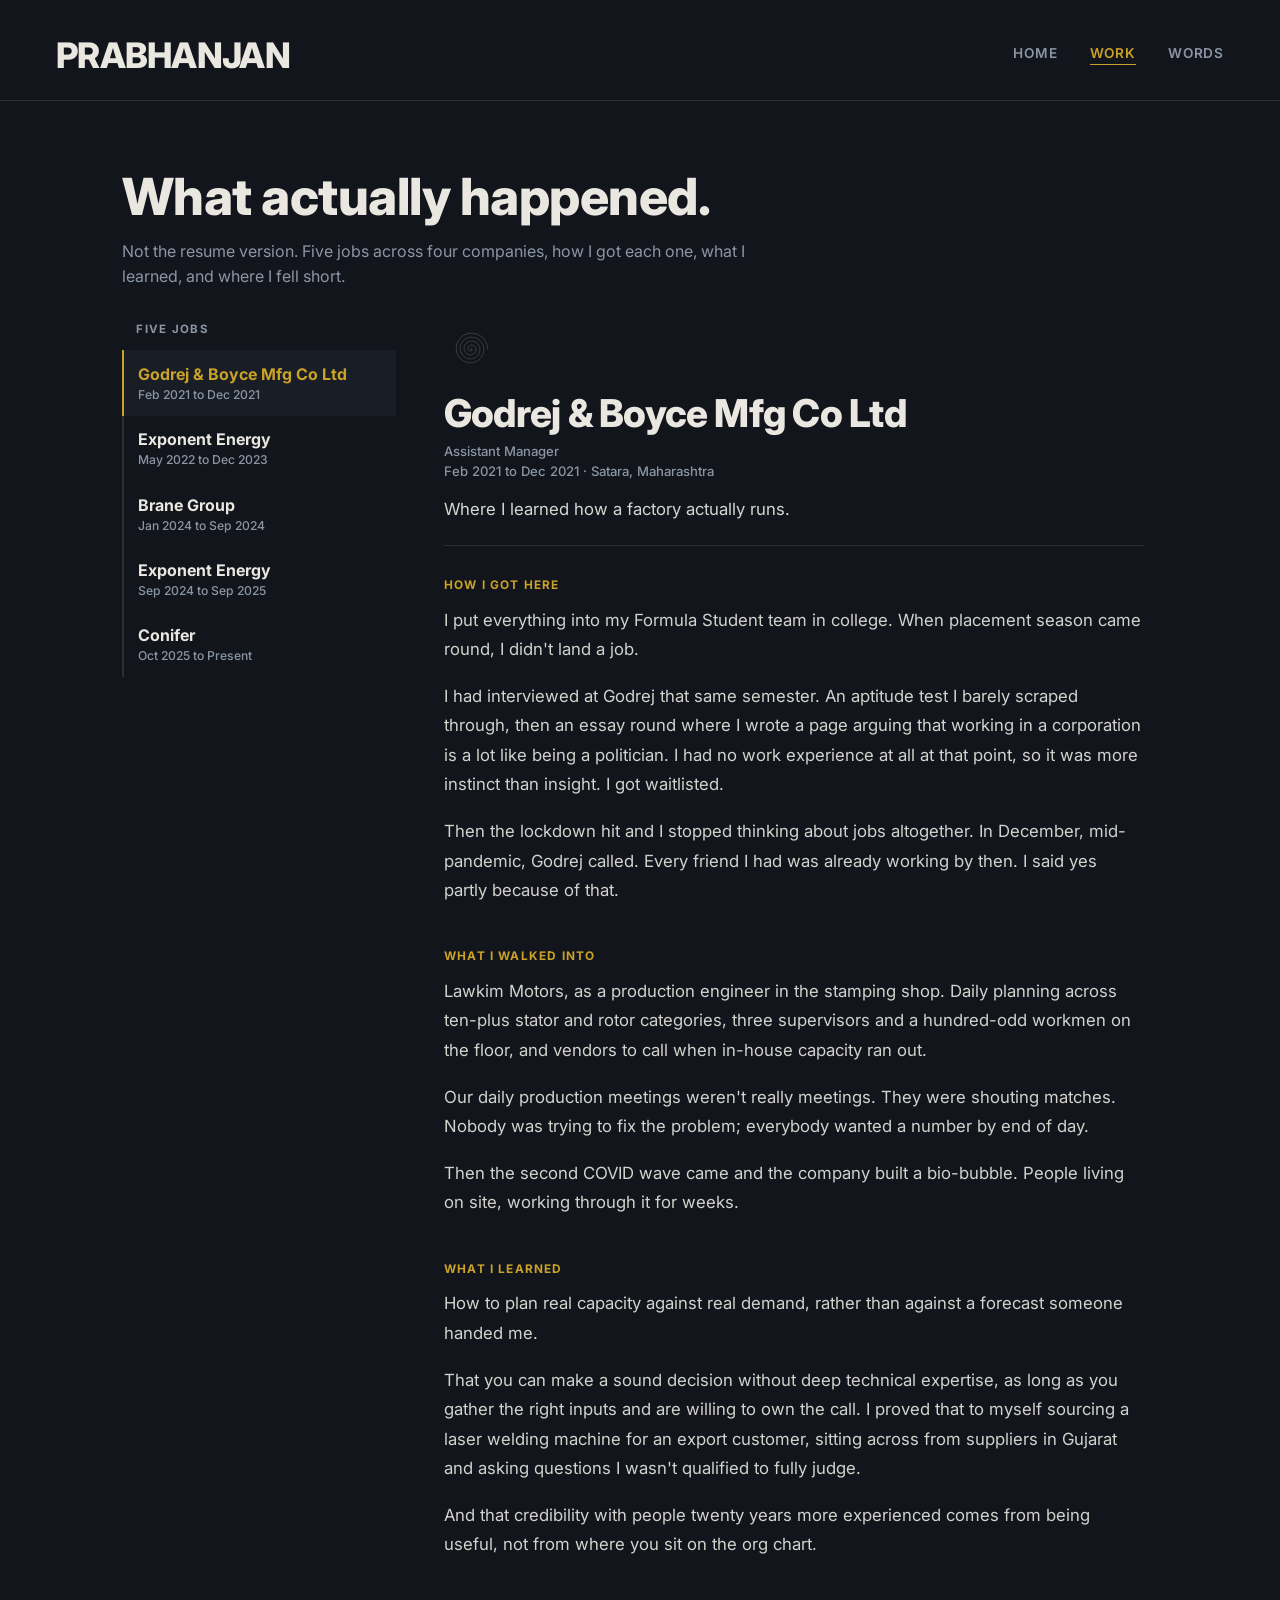
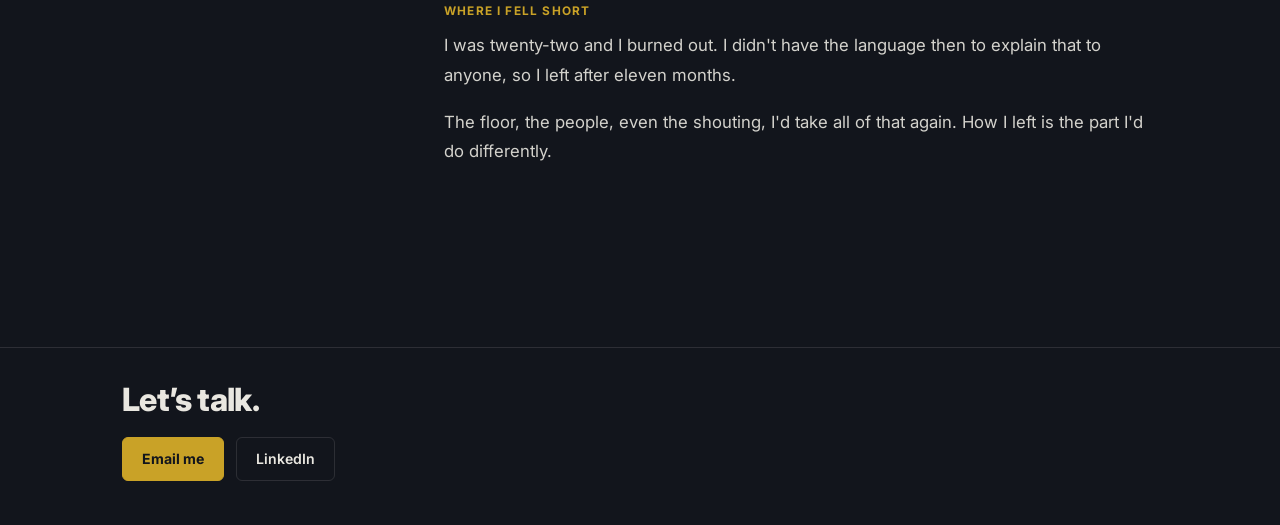
==== commit 6022c067: "Add files via upload" ====
--- a/role-detail.html
+++ b/role-detail.html
@@ -2,189 +2,14 @@
 <html lang="en">
 <head>
 <meta charset="UTF-8">
-<meta name="viewport" content="width=device-width, initial-scale=1.0">
-<title>Role detail &middot; Prabhanjan Shelke</title>
-<meta name="description" content="How I got the job, what I walked into, what I learned, and where I fell short.">
-<link rel="canonical" href="https://prabhanjanshelke.com/role-detail.html">
-<meta property="og:type" content="website">
-<meta property="og:site_name" content="Prabhanjan Shelke">
-<meta property="og:title" content="Role detail &middot; Prabhanjan Shelke">
-<meta property="og:description" content="How I got the job, what I walked into, what I learned, and where I fell short.">
-<meta property="og:url" content="https://prabhanjanshelke.com/role-detail.html">
-<meta property="og:image" content="https://prabhanjanshelke.com/preview.png">
-<meta property="og:image:width" content="1200">
-<meta property="og:image:height" content="630">
-<meta name="twitter:card" content="summary_large_image">
-<meta name="twitter:title" content="Role detail &middot; Prabhanjan Shelke">
-<meta name="twitter:description" content="How I got the job, what I walked into, what I learned, and where I fell short.">
-<meta name="twitter:image" content="https://prabhanjanshelke.com/preview.png">
-<link rel="preconnect" href="https://fonts.googleapis.com">
-<link rel="preconnect" href="https://fonts.gstatic.com" crossorigin>
-<link href="https://fonts.googleapis.com/css2?family=Inter:ital,wght@0,400;0,500;0,600;0,700;0,800;1,400;1,500&display=swap" rel="stylesheet">
-<style>
-
-
-:root{--brass:#C9A227;--plum:#6E3B4D}
-body[data-theme="work"],body[data-theme="home"],body[data-theme="detail"]{
-  --bg:#12151C;--bg-raise:#191D26;--fg:#E9E7E0;--muted:#8B96A5;--accent:var(--brass);--line:rgba(232,230,224,.12)}
-body[data-theme="words"]{--bg:#EAE2D4;--bg-raise:#E2D9C9;--fg:#2B2620;--muted:#8A7F6C;--accent:var(--plum);--line:rgba(43,38,32,.14)}
-*{box-sizing:border-box}
-html{scroll-behavior:smooth}
-body{margin:0;background:var(--bg);color:var(--fg);font-family:'Inter',sans-serif;min-height:100vh}
-a{color:var(--accent)}
-.topnav{position:sticky;top:0;z-index:50;display:flex;justify-content:space-between;align-items:center;
-  padding:2.1rem clamp(1.25rem,5vw,3.5rem) 1.5rem;background:var(--bg);border-bottom:1px solid var(--line)}
-.topnav .wordmark{font-weight:800;font-size:clamp(1.7rem,4.5vw,2.2rem);letter-spacing:-.02em;text-decoration:none;color:var(--fg)}
-.topnav .navlinks{display:flex;gap:clamp(1rem,3vw,2rem);font-weight:600;font-size:.85rem;letter-spacing:.06em}
-.topnav .navlinks a{text-decoration:none;color:var(--muted);padding-bottom:3px;border-bottom:1px solid transparent}
-.topnav .navlinks a:hover{color:var(--fg)}
-.topnav .navlinks a.current{color:var(--accent);border-bottom-color:var(--accent)}
-.nav-toggle{display:none;flex-direction:column;justify-content:center;align-items:center;gap:5px;width:44px;height:44px;padding:0;background:none;border:none;cursor:pointer}
-.nav-toggle span{display:block;width:24px;height:2px;background:var(--fg);border-radius:2px;transition:transform .25s ease,opacity .2s ease}
-.nav-toggle.open span:nth-child(1){transform:translateY(7px) rotate(45deg)}
-.nav-toggle.open span:nth-child(2){opacity:0}
-.nav-toggle.open span:nth-child(3){transform:translateY(-7px) rotate(-45deg)}
-@media(max-width:560px){
- .topnav{flex-wrap:wrap;padding:1.5rem clamp(1.1rem,5vw,3.5rem) 1.1rem}
- .topnav .wordmark{font-size:clamp(1.45rem,7vw,1.8rem)}
- .nav-toggle{display:flex}
- .topnav .navlinks{display:none;width:100%;flex-direction:column;gap:0;margin-top:1.1rem;border-top:1px solid var(--line);font-size:.95rem}
- .topnav .navlinks.open{display:flex}
- .topnav .navlinks a{padding:.95rem 0;border-bottom:1px solid var(--line)}
- .topnav .navlinks a.current{color:var(--accent);border-bottom-color:var(--line)}
-}
-main{max-width:1100px;margin:0 auto;padding:0 clamp(1.25rem,5vw,2rem)}
-
-/* work index */
-.work-intro{padding:clamp(2.5rem,8vh,4rem) 0 1.5rem;max-width:640px}
-.work-intro h1{font-weight:800;font-size:clamp(2.3rem,6.5vw,3.2rem);margin:0 0 .75rem;letter-spacing:-.01em}
-.work-intro p{color:var(--muted);font-size:1rem;line-height:1.6;margin:0}
-.rolelist{display:flex;flex-direction:column;gap:1.25rem;padding:.5rem 0 3rem}
-.rolecard{display:flex;gap:1.5rem;align-items:center;text-decoration:none;color:inherit;
-  background:var(--bg-raise);border:1px solid var(--line);border-radius:10px;
-  padding:clamp(1.5rem,4vw,2.25rem);transition:border-color .2s ease,transform .2s ease}
-.rolecard:hover{border-color:var(--accent);transform:translateY(-2px)}
-.rolecard .ico{width:clamp(52px,8vw,68px);height:clamp(52px,8vw,68px);flex-shrink:0;opacity:.85}
-.rolecard .ico svg{width:100%;height:100%}
-.rolecard .num{font-weight:700;font-size:.78rem;letter-spacing:.1em;color:var(--accent);display:block;margin-bottom:.4rem}
-.rolecard h2{font-weight:800;font-size:clamp(1.5rem,3.6vw,2rem);line-height:1.1;margin:0 0 .45rem;letter-spacing:-.02em}
-.rolecard .meta{font-size:.8rem;font-weight:500;color:var(--muted);margin-bottom:.7rem}
-.rolecard .sum{font-size:1rem;line-height:1.6;opacity:.9;margin:0;max-width:52ch}
-@media(max-width:560px){.rolecard{flex-direction:column;align-items:flex-start;gap:1rem}}
-
-/* split detail */
-.back{display:inline-flex;align-items:center;min-height:44px;font-size:.82rem;font-weight:600;color:var(--muted);text-decoration:none;margin-top:1.25rem}
-.back:hover{color:var(--accent)}
-.split{display:flex;gap:clamp(2rem,5vw,4.5rem);align-items:flex-start;padding:1rem 0 5rem}
-.left{flex:0 0 300px;position:sticky;top:120px}
-.left .ico{width:60px;height:60px;opacity:.85;margin-bottom:1rem}
-.left .ico svg{width:100%;height:100%}
-.left .num{font-size:.78rem;font-weight:700;letter-spacing:.1em;color:var(--accent);display:block;margin-bottom:.5rem}
-.left h1{font-size:clamp(1.9rem,3.4vw,2.5rem);font-weight:800;line-height:1.08;letter-spacing:-.02em;margin:0 0 .7rem}
-.left .meta{font-size:.82rem;font-weight:500;color:var(--muted);line-height:1.5;margin-bottom:1.1rem}
-.left .sum{font-size:1rem;line-height:1.6;opacity:.9;padding-top:1.1rem;border-top:1px solid var(--line)}
-.right{flex:1;min-width:0;max-width:62ch}
-.beat{margin-bottom:2.75rem}
-.beat .h{font-size:.74rem;font-weight:700;letter-spacing:.1em;text-transform:uppercase;color:var(--accent);display:block;margin-bottom:.85rem}
-.beat p{font-size:1.05rem;line-height:1.75;opacity:.9;margin:0 0 1.1rem}
-.beat p:last-child{margin-bottom:0}
-.rolenav{display:flex;justify-content:space-between;gap:1rem;flex-wrap:wrap;border-top:1px solid var(--line);padding-top:1.5rem;margin-top:1rem}
-.rolenav a{display:inline-flex;align-items:center;min-height:44px;font-size:.85rem;font-weight:600;color:var(--muted);text-decoration:none}
-.rolenav a:hover{color:var(--accent)}
-@media(max-width:820px){.split{flex-direction:column;gap:1.75rem}.left{position:static;flex:1 1 auto;width:100%}.right{max-width:none}}
-
-/* footer */
-.sitefoot{margin-top:clamp(3rem,8vh,4.5rem);border-top:1px solid var(--line)}
-.foot-inner{max-width:1100px;margin:0 auto;padding:2rem clamp(1.25rem,5vw,2rem) 2.75rem}
-.foot-cta{font-weight:800;font-size:clamp(1.5rem,4.5vw,2rem);letter-spacing:-.02em;margin:0 0 1.15rem;color:var(--fg)}
-.foot-actions{display:flex;gap:.7rem;flex-wrap:wrap}
-.foot-btn{display:inline-flex;align-items:center;justify-content:center;min-height:44px;padding:0 1.2rem;
-  border:1px solid var(--line);border-radius:6px;font-weight:600;font-size:.88rem;color:var(--fg);text-decoration:none}
-.foot-btn:hover{border-color:var(--accent)}
-.foot-btn.primary{background:var(--accent);border-color:var(--accent);color:var(--bg);font-weight:700}
-@media(prefers-reduced-motion:reduce){*{animation:none!important;transition:none!important}}
-
-
-/* ---- home ---- */
-.home-hero{padding:clamp(3rem,10vh,5.5rem) 0 0.5rem;max-width:760px}
-.home-eyebrow{font-weight:700;font-size:.8rem;letter-spacing:.11em;color:var(--accent);
-  text-transform:uppercase;margin-bottom:1.1rem}
-.home-hero h1{font-weight:800;font-size:clamp(2.1rem,6vw,3.1rem);line-height:1.12;
-  margin:0 0 1.9rem;letter-spacing:-.02em;max-width:19ch}
-.home-hero .bio p{font-size:1.06rem;line-height:1.78;opacity:.9;max-width:60ch;margin:0 0 1.3rem}
-.home-hero .bio p.last{opacity:.75;font-size:1rem;padding-top:.4rem}
-.home-links{display:grid;grid-template-columns:1fr 1fr;gap:1rem;margin:2.5rem 0 1rem}
-@media(max-width:560px){.home-links{grid-template-columns:1fr}}
-.home-link-card{display:block;text-decoration:none;border:1px solid var(--line);
-  border-radius:8px;padding:1.75rem;transition:border-color .25s ease,transform .25s ease}
-.home-link-card:hover{transform:translateY(-3px)}
-.home-link-card.work-card{background:rgba(201,162,39,.07)}
-.home-link-card.work-card:hover{border-color:var(--brass)}
-.home-link-card.words-card{background:rgba(110,59,79,.16)}
-.home-link-card.words-card:hover{border-color:var(--plum)}
-.home-link-card .tag{font-weight:700;font-size:.7rem;letter-spacing:.1em;text-transform:uppercase;
-  display:block;margin-bottom:.6rem}
-.home-link-card.work-card .tag{color:var(--brass)}
-.home-link-card.words-card .tag{color:var(--plum)}
-.home-link-card h2{font-weight:700;font-size:1.4rem;color:var(--fg);margin:0 0 .5rem;letter-spacing:-.005em}
-.home-link-card p{color:var(--muted);font-size:.93rem;line-height:1.55;margin:0}
-
-</style>
+<meta name="robots" content="noindex">
+<title>Redirecting&hellip;</title>
+<script>
+var q=new URLSearchParams(window.location.search);
+var r=parseInt(q.get('role'),10);
+window.location.replace('work.html'+(isNaN(r)?'':'?role='+r));
+</script>
+<meta http-equiv="refresh" content="0;url=work.html">
 </head>
-<body data-theme="detail">
-
-<nav class="topnav">
-  <a href="index.html" class="wordmark">PRABHANJAN</a>
-  <button class="nav-toggle" id="nav-toggle" aria-label="Open menu" aria-expanded="false" aria-controls="navlinks">
-    <span></span><span></span><span></span>
-  </button>
-  <div class="navlinks" id="navlinks">
-    <a href="index.html">HOME</a>
-    <a href="work.html" class="current">WORK</a>
-    <a href="words.html">WORDS</a>
-  </div>
-</nav>
-
-<main>
-  <a href="work.html" class="back">&larr; Work</a>
-  <div class="split">
-    <div class="left" id="left"></div>
-    <div class="right" id="right"></div>
-  </div>
-  <div class="rolenav" id="rolenav"></div>
-</main>
-
-<footer class="sitefoot"><div class="foot-inner">
-<h3 class="foot-cta">Let&rsquo;s talk.</h3><div class="foot-actions">
-<a class="foot-btn primary" href="mailto:prabhanjanshelke@gmail.com">Email me</a>
-<a class="foot-btn" href="https://www.linkedin.com/in/shelkeprabhanjan/" target="_blank" rel="noopener noreferrer">LinkedIn</a>
-</div></div></footer>
-
-<script>
-var ROLES = [{"n": "I", "company": "Godrej &amp; Boyce Mfg Co Ltd", "role": "Assistant Manager", "dates": "Feb 2021 to Dec 2021", "loc": "Satara, Maharashtra", "summary": "Where I learned how a factory actually runs.", "icon": "<path d=\"M 340.0,210.0 L 339.3,201.0 L 338.1,192.0 L 336.2,183.2 L 333.7,174.5 L 330.6,166.1 L 326.9,158.0 L 322.7,150.1 L 317.9,142.5 L 312.7,135.4 L 307.0,128.6 L 300.8,122.3 L 294.3,116.4 L 287.3,111.0 L 280.0,106.2 L 272.5,101.8 L 264.6,98.0 L 256.5,94.8 L 248.3,92.2 L 239.9,90.1 L 231.4,88.6 L 222.8,87.8 L 214.3,87.5 L 205.7,87.9 L 197.3,88.8 L 188.9,90.3 L 180.7,92.4 L 172.7,95.1 L 164.9,98.3 L 157.3,102.0 L 150.1,106.2 L 143.2,110.9 L 136.6,116.1 L 130.5,121.7 L 124.8,127.7 L 119.5,134.1 L 114.7,140.8 L 110.4,147.8 L 106.6,155.0 L 103.3,162.5 L 100.6,170.2 L 98.4,178.0 L 96.8,185.9 L 95.7,193.9 L 95.2,202.0 L 95.2,210.0 L 95.9,218.0 L 97.0,225.9 L 98.8,233.6 L 101.0,241.3 L 103.8,248.7 L 107.0,255.8 L 110.8,262.8 L 115.0,269.4 L 119.6,275.7 L 124.7,281.6 L 130.1,287.1 L 135.9,292.3 L 142.1,297.0 L 148.5,301.2 L 155.2,305.0 L 162.1,308.3 L 169.2,311.1 L 176.4,313.3 L 183.8,315.1 L 191.3,316.3 L 198.7,317.0 L 206.3,317.2 L 213.7,316.9 L 221.1,316.0 L 228.5,314.7 L 235.6,312.8 L 242.6,310.4 L 249.4,307.6 L 256.0,304.3 L 262.3,300.6 L 268.3,296.4 L 274.0,291.9 L 279.3,287.0 L 284.3,281.7 L 288.8,276.1 L 293.0,270.3 L 296.7,264.2 L 299.9,257.8 L 302.8,251.3 L 305.1,244.6 L 306.9,237.8 L 308.3,230.9 L 309.2,223.9 L 309.6,217.0 L 309.5,210.0 L 308.9,203.1 L 307.9,196.2 L 306.3,189.5 L 304.3,182.9 L 301.9,176.5 L 299.0,170.4 L 295.8,164.4 L 292.1,158.7 L 288.0,153.3 L 283.6,148.2 L 278.9,143.5 L 273.9,139.1 L 268.5,135.1 L 263.0,131.4 L 257.2,128.2 L 251.2,125.4 L 245.1,123.1 L 238.9,121.2 L 232.5,119.7 L 226.1,118.7 L 219.7,118.1 L 213.2,118.0 L 206.8,118.4 L 200.4,119.1 L 194.2,120.4 L 188.1,122.0 L 182.1,124.1 L 176.3,126.5 L 170.7,129.4 L 165.3,132.6 L 160.2,136.2 L 155.4,140.1 L 150.9,144.4 L 146.7,148.9 L 142.9,153.7 L 139.4,158.7 L 136.3,163.9 L 133.5,169.3 L 131.2,174.9 L 129.2,180.6 L 127.7,186.4 L 126.6,192.3 L 125.9,198.2 L 125.6,204.1 L 125.8,210.0 L 126.3,215.9 L 127.2,221.6 L 128.6,227.3 L 130.3,232.8 L 132.4,238.2 L 134.9,243.4 L 137.7,248.4 L 140.9,253.2 L 144.3,257.7 L 148.1,262.0 L 152.1,265.9 L 156.3,269.6 L 160.8,272.9 L 165.5,275.9 L 170.4,278.6 L 175.4,280.8 L 180.6,282.8 L 185.9,284.3 L 191.2,285.5 L 196.5,286.3 L 201.9,286.7 L 207.3,286.7 L 212.7,286.4 L 218.0,285.7 L 223.2,284.6 L 228.3,283.2 L 233.2,281.4 L 238.0,279.3 L 242.6,276.9 L 247.0,274.2 L 251.2,271.1 L 255.2,267.8 L 258.9,264.3 L 262.3,260.5 L 265.5,256.5 L 268.3,252.3 L 270.8,248.0 L 273.0,243.5 L 274.9,238.9 L 276.4,234.2 L 277.6,229.4 L 278.5,224.6 L 279.0,219.7 L 279.2,214.8 L 279.0,210.0 L 278.5,205.2 L 277.7,200.5 L 276.5,195.9 L 275.0,191.4 L 273.2,187.0 L 271.2,182.8 L 268.8,178.7 L 266.2,174.9 L 263.4,171.2 L 260.3,167.8 L 257.0,164.7 L 253.4,161.7 L 249.8,159.1 L 245.9,156.7 L 242.0,154.6 L 237.9,152.9 L 233.7,151.4 L 229.4,150.2 L 225.1,149.3 L 220.8,148.7 L 216.5,148.5 L 212.1,148.5 L 207.9,148.8 L 203.6,149.5 L 199.5,150.4 L 195.4,151.6 L 191.5,153.1 L 187.7,154.8 L 184.1,156.8 L 180.6,159.0 L 177.3,161.5 L 174.2,164.2 L 171.3,167.0 L 168.7,170.1 L 166.2,173.3 L 164.0,176.6 L 162.1,180.1 L 160.4,183.7 L 159.0,187.3 L 157.9,191.0 L 157.0,194.8 L 156.4,198.6 L 156.1,202.4 L 156.0,206.2 L 156.2,210.0 L 156.7,213.7 L 157.4,217.4 L 158.4,221.0 L 159.6,224.4 L 161.1,227.8 L 162.8,231.0 L 164.6,234.1 L 166.7,237.0 L 169.0,239.8 L 171.4,242.4 L 174.0,244.7 L 176.8,246.9 L 179.6,248.9 L 182.6,250.6 L 185.7,252.1 L 188.8,253.4 L 192.0,254.5 L 195.3,255.3 L 198.6,255.9 L 201.8,256.3 L 205.1,256.4 L 208.4,256.3 L 211.6,255.9 L 214.8,255.4 L 217.9,254.6 L 220.9,253.6 L 223.8,252.4 L 226.6,251.0 L 229.3,249.5 L 231.8,247.7 L 234.2,245.9 L 236.4,243.8 L 238.5,241.6 L 240.4,239.3 L 242.1,236.9 L 243.6,234.4 L 244.9,231.8 L 246.1,229.2 L 247.0,226.5 L 247.8,223.7 L 248.3,221.0 L 248.7,218.2 L 248.8,215.5 L 248.7,212.7 L 248.5,210.0 L 248.1,207.3 L 247.5,204.7 L 246.7,202.2 L 245.7,199.8 L 244.6,197.4 L 243.3,195.2 L 241.9,193.0 L 240.4,191.0 L 238.7,189.2 L 236.9,187.4 L 235.0,185.8 L 233.0,184.4 L 231.0,183.1 L 228.9,182.0 L 226.7,181.1 L 224.5,180.3 L 222.3,179.6 L 220.0,179.2 L 217.8,178.9 L 215.5,178.8 L 213.3,178.8 L 211.1,179.0 L 208.9,179.3 L 206.8,179.8 L 204.8,180.4 L 202.8,181.2 L 200.9,182.1 L 199.1,183.1 L 197.4,184.2 L 195.8,185.5 L 194.3,186.8 L 193.0,188.2 L 191.7,189.7 L 190.6,191.3 L 189.6,192.9 L 188.7,194.5 L 188.0,196.2 L 187.4,198.0 L 186.9,199.7 L 186.6,201.5 L 186.3,203.2 L 186.3,205.0 L 186.3,206.7 L 186.5,208.4 L 186.8,210.0 L 187.1,211.6 L 187.6,213.1 L 188.3,214.6 L 189.0,216.0 L 189.7,217.4 L 190.6,218.6 L 191.6,219.8 L 192.6,220.9 L 193.7,221.9 L 194.8,222.8 L 196.0,223.6 L 197.2,224.3 L 198.4,224.8 L 199.7,225.3 L 200.9,225.7 L 202.2,226.0 L 203.4,226.2 L 204.7,226.3 L 205.9,226.3 L 207.1,226.2 L 208.3,226.0 L 209.4,225.8 L 210.5,225.4 L 211.6,225.0 L 212.6,224.6 L 213.5,224.0 L 214.4,223.4 L 215.2,222.8 L 215.9,222.1 L 216.5,221.3 L 217.1,220.6 L 217.6,219.8 L 218.1,219.0 L 218.4,218.1 L 218.7,217.3 L 218.9,216.5 L 219.1,215.7 L 219.2,214.9 L 219.2,214.1 L 219.1,213.3 L 219.0,212.6 L 218.8,211.9 L 218.6,211.2 L 218.3,210.6 L 218.0,210.0\" fill=\"none\" stroke=\"#F2EEE4\" stroke-width=\"1.75\" stroke-linecap=\"round\"/><circle cx=\"210\" cy=\"210\" r=\"4\" fill=\"#C9A227\"/>", "beats": [{"h": "How I got here", "p": ["I put everything into my Formula Student team in college. When placement season came round, I didn't land a job.", "I had interviewed at Godrej that same semester. An aptitude test I barely scraped through, then an essay round where I wrote a page arguing that working in a corporation is a lot like being a politician. I had no work experience at all at that point, so it was more instinct than insight. I got waitlisted.", "Then the lockdown hit and I stopped thinking about jobs altogether. In December, mid-pandemic, Godrej called. Every friend I had was already working by then. I said yes partly because of that."]}, {"h": "What I walked into", "p": ["Lawkim Motors, as a production engineer in the stamping shop. Daily planning across ten-plus stator and rotor categories, three supervisors and a hundred-odd workmen on the floor, and vendors to call when in-house capacity ran out.", "Our daily production meetings weren't really meetings. They were shouting matches. Nobody was trying to fix the problem; everybody wanted a number by end of day.", "Then the second COVID wave came and the company built a bio-bubble. People living on site, working through it for weeks."]}, {"h": "What I learned", "p": ["How to plan real capacity against real demand, rather than against a forecast someone handed me.", "That you can make a sound decision without deep technical expertise, as long as you gather the right inputs and are willing to own the call. I proved that to myself sourcing a laser welding machine for an export customer, sitting across from suppliers in Gujarat and asking questions I wasn't qualified to fully judge.", "And that credibility with people twenty years more experienced comes from being useful, not from where you sit on the org chart."]}, {"h": "Where I fell short", "p": ["I was twenty-two and I burned out. I didn't have the language then to explain that to anyone, so I left after eleven months.", "The floor, the people, even the shouting, I'd take all of that again. How I left is the part I'd do differently."]}]}, {"n": "II", "company": "Exponent Energy", "role": "Fulfilment, Sourcing, Program Manager", "dates": "May 2022 to Dec 2023", "loc": "Bengaluru, Karnataka", "summary": "Joined early, built battery packs by hand, and worked up into sourcing and program management.", "icon": "<path d=\"M 124,80 H 296 A 14,14 0 0 1 310,94 V 326 A 14,14 0 0 1 296,340 H 124 A 14,14 0 0 1 110,326 V 94 A 14,14 0 0 1 124,80 Z\" fill=\"none\" stroke=\"#F2EEE4\" stroke-width=\"1.75\" stroke-linecap=\"round\"/><line x1=\"143.3\" y1=\"96\" x2=\"143.3\" y2=\"324\" stroke=\"#F2EEE4\" stroke-width=\"0.85\" opacity=\"0.55\"/><line x1=\"176.7\" y1=\"96\" x2=\"176.7\" y2=\"324\" stroke=\"#F2EEE4\" stroke-width=\"0.85\" opacity=\"0.55\"/><line x1=\"210.0\" y1=\"96\" x2=\"210.0\" y2=\"324\" stroke=\"#F2EEE4\" stroke-width=\"0.85\" opacity=\"0.55\"/><line x1=\"243.3\" y1=\"96\" x2=\"243.3\" y2=\"324\" stroke=\"#F2EEE4\" stroke-width=\"0.85\" opacity=\"0.55\"/><line x1=\"276.7\" y1=\"96\" x2=\"276.7\" y2=\"324\" stroke=\"#F2EEE4\" stroke-width=\"0.85\" opacity=\"0.55\"/><rect x=\"196\" y=\"66\" width=\"28\" height=\"14\" rx=\"2\" fill=\"none\" stroke=\"#C9A227\" stroke-width=\"1.4\"/>", "beats": [{"h": "How I got here", "p": ["After Godrej I locked myself in a room for about a month. I went back to CAT prep, bought the classes, and couldn't make myself open them.", "A friend from my Formula Student team was at Exponent in Bengaluru and put my name in. The first interview was a flop. The founder told my friend afterwards that I wasn't who he was looking for. My friend pushed back, vouched for me, and got me a second call.", "I got in on his word, not on my interview."]}, {"h": "What I walked into", "p": ["An early-stage company and no defined role. For the first couple of months I built battery packs by hand, some of the first twenty Exponent ever shipped.", "From there into fulfilment across states, then sourcing, then program management. Nobody planned that path. It just kept being the next useful thing."]}, {"h": "What I learned", "p": ["That sourcing is a partnership problem, not a procurement problem. Chasing individual parts doesn't scale. Building suppliers who absorb the complexity does.", "That early-stage companies need process before they need more people. Most of what I changed came from structure, not headcount.", "And that carrying context nobody else has is its own kind of leverage. When I came back two years later, knowing why things were built the way they were mattered more than any onboarding could have."]}, {"h": "Where I fell short", "p": ["I moved from Pune to Bengaluru, the first time I'd worked in another state. With local vendors there was a language barrier, and I was hesitant to reach out because of it. That cost me time before I widened my circle.", "Internally it was harder. People had come from big institutes with strong backgrounds, and the conversations they were having didn't sound like mine. I spent a lot of that first stint feeling far behind.", "On sourcing I got things wrong more than once. Wrong vendor for the wrong part, and communication I handled badly. It improved day by day, but it improved because I kept getting it wrong first."]}]}, {"n": "III", "company": "Brane Group", "role": "Program Manager", "dates": "Jan 2024 to Sep 2024", "loc": "Bengaluru, Karnataka", "summary": "Running releases for forty customers, in a language I had to learn first.", "icon": "<circle cx=\"210\" cy=\"210\" r=\"145\" fill=\"none\" stroke=\"#F2EEE4\" stroke-width=\"1.75\"/><line x1=\"210.0\" y1=\"81.0\" x2=\"210.0\" y2=\"67.0\" stroke=\"#F2EEE4\" stroke-width=\"1.75\" stroke-linecap=\"round\"/><line x1=\"339.0\" y1=\"210.0\" x2=\"353.0\" y2=\"210.0\" stroke=\"#F2EEE4\" stroke-width=\"1.75\" stroke-linecap=\"round\"/><line x1=\"210.0\" y1=\"339.0\" x2=\"210.0\" y2=\"353.0\" stroke=\"#F2EEE4\" stroke-width=\"1.75\" stroke-linecap=\"round\"/><line x1=\"81.0\" y1=\"210.0\" x2=\"67.0\" y2=\"210.0\" stroke=\"#F2EEE4\" stroke-width=\"1.75\" stroke-linecap=\"round\"/><line x1=\"210\" y1=\"210\" x2=\"151.0\" y2=\"168.7\" stroke=\"#F2EEE4\" stroke-width=\"2\" stroke-linecap=\"round\"/><line x1=\"210\" y1=\"210\" x2=\"303.5\" y2=\"156.0\" stroke=\"#F2EEE4\" stroke-width=\"1.75\" stroke-linecap=\"round\"/><circle cx=\"210\" cy=\"210\" r=\"4\" fill=\"#C9A227\"/>", "beats": [{"h": "How I got here", "p": ["I wanted to be closer to family, which meant remote had to come before the company or the title. I got in touch with the CTO there.", "The interview is still the best I've had. No table, nobody firing questions in turn. Four or five people around a room, everyone holding a marker, questions coming from all sides. I ended up at the whiteboard sketching out field processes to show how I actually think. They worked out that I understood process even though I'd never touched software, and that was enough."]}, {"h": "What I walked into", "p": ["Release management for a low-code platform used by forty-plus customers, inside a four-hundred-person engineering organisation.", "Fixed scope, fixed team, fixed timeline, with none of the three open to renegotiation. Sprints on some projects, Scrum on others, tracked through an internal ticketing tool."]}, {"h": "What I learned", "p": ["The thing I actually took from that year has nothing to do with release cycles. It's this: a program manager needs enough technical context to cross-question properly.", "Without it you can't tell when an estimate is padded, you can't push back on a dependency, and you can't get the best out of either side of a handoff. You end up relaying messages instead of managing a program.", "I also picked up something less concrete from the program management lead there. Circle of concern, spending energy only where you actually have leverage, and empathy as a working tool rather than a soft one."]}, {"h": "Where I fell short", "p": ["It took me a couple of months to understand software terminology and the development lifecycle well enough to be useful. For that period I was carrying meetings rather than contributing to them.", "The bigger one is the decision to be there at all. Leaving Exponent when I did added volatility to a career that didn't need any.", "Nine months in, the company hit trouble and layoffs started. I wasn't one of them, but it was enough to make me step back anyway."]}]}, {"n": "IV", "company": "Exponent Energy", "role": "Network Initiatives &amp; Partnerships", "dates": "Sep 2024 to Sep 2025", "loc": "Bengaluru, Karnataka", "summary": "Partnerships, P&amp;L, and a charging network heading past two hundred stations.", "icon": "<line x1=\"95\" y1=\"320\" x2=\"180\" y2=\"270\" stroke=\"#F2EEE4\" stroke-width=\"1.5\" opacity=\"0.85\"/><line x1=\"180\" y1=\"270\" x2=\"260\" y2=\"205\" stroke=\"#F2EEE4\" stroke-width=\"1.5\" opacity=\"0.85\"/><line x1=\"260\" y1=\"205\" x2=\"325\" y2=\"130\" stroke=\"#F2EEE4\" stroke-width=\"1.5\" opacity=\"0.85\"/><line x1=\"343\" y1=\"112\" x2=\"370\" y2=\"85\" stroke=\"#8B96A5\" stroke-width=\"1.25\" stroke-dasharray=\"1 6\" stroke-linecap=\"round\"/><circle cx=\"95\" cy=\"320\" r=\"9\" fill=\"none\" stroke=\"#F2EEE4\" stroke-width=\"1.75\"/><circle cx=\"180\" cy=\"270\" r=\"13\" fill=\"none\" stroke=\"#F2EEE4\" stroke-width=\"1.75\"/><circle cx=\"260\" cy=\"205\" r=\"18\" fill=\"none\" stroke=\"#F2EEE4\" stroke-width=\"1.75\"/><circle cx=\"325\" cy=\"130\" r=\"24\" fill=\"#C9A227\" stroke=\"#C9A227\" stroke-width=\"1.75\"/>", "beats": [{"h": "How I got here", "p": ["I got back in touch with one of the co-founders, and he offered me a way back in. He didn't ask why I'd left.", "The choice was program management or business. I chose business because I'd never done it."]}, {"h": "What I walked into", "p": ["Charging network partnerships, at a company that had grown from around sixty people to three hundred and fifty since I first joined.", "P&amp;L and utilisation for the network, regulatory conversations with state electricity boards, four operational systems that didn't exist yet, and a network heading past two hundred stations."]}, {"h": "What I learned", "p": ["How to read a P&amp;L well enough to make a partnership call rather than just support one.", "That process instincts travel. I kept getting pulled back into program work even while formally sitting on the business team, because that's what I reach for.", "And from working close to the founders, how to be on point without over-explaining. Say the thing, don't pad it."]}, {"h": "Where I fell short", "p": ["This was the first time I'd worked anything resembling sales, and I didn't have the fundamentals. I couldn't generate leads the way the role needed, and it took me a long time to get any traction.", "Because I had context, I got moved back toward product and program work, which was useful for the company and confusing for me.", "The org was restructuring as it scaled, I wanted a broader view than the role gave me, and I spent a lot of that year unsure where I actually fit."]}]}, {"n": "V", "company": "Conifer", "role": "Program Manager", "dates": "Oct 2025 to Present", "loc": "Pune, Maharashtra", "summary": "Current. Product lifecycle for rare-earth-free axial flux powertrains.", "icon": "<path d=\"M 320.0,210.0 L 319.3,206.9 L 318.1,203.9 L 316.2,200.9 L 313.7,197.9 L 310.6,195.1 L 306.9,192.3 L 302.7,189.6 L 297.9,187.1 L 292.7,184.6 L 287.0,182.3 L 280.8,180.2 L 274.3,178.2 L 267.3,176.4 L 260.0,174.7 L 252.5,173.2 L 244.6,171.9 L 236.5,170.8 L 228.3,169.9 L 219.9,169.2 L 211.4,168.7 L 202.8,168.4 L 194.3,168.4 L 185.7,168.5 L 177.3,168.8 L 168.9,169.3 L 160.7,170.0 L 152.7,170.9 L 144.9,172.0 L 137.3,173.3 L 130.1,174.7 L 123.2,176.3 L 116.6,178.1 L 110.5,180.0 L 104.8,182.0 L 99.5,184.2 L 94.7,186.5 L 90.4,188.8 L 86.6,191.3 L 83.3,193.8 L 80.6,196.5 L 78.4,199.1 L 76.8,201.8 L 75.7,204.5 L 75.2,207.3 L 75.2,210.0 L 75.9,212.7 L 77.0,215.4 L 78.8,218.0 L 81.0,220.6 L 83.8,223.1 L 87.0,225.6 L 90.8,227.9 L 95.0,230.2 L 99.6,232.3 L 104.7,234.3 L 110.1,236.2 L 115.9,238.0 L 122.1,239.6 L 128.5,241.0 L 135.2,242.3 L 142.1,243.4 L 149.2,244.4 L 156.4,245.1 L 163.8,245.7 L 171.3,246.2 L 178.7,246.4 L 186.3,246.5 L 193.7,246.3 L 201.1,246.1 L 208.5,245.6 L 215.6,244.9 L 222.6,244.1 L 229.4,243.2 L 236.0,242.1 L 242.3,240.8 L 248.3,239.4 L 254.0,237.8 L 259.3,236.2 L 264.3,234.4 L 268.8,232.5 L 273.0,230.5 L 276.7,228.4 L 279.9,226.3 L 282.8,224.0 L 285.1,221.8 L 286.9,219.5 L 288.3,217.1 L 289.2,214.7 L 289.6,212.4 L 289.5,210.0 L 288.9,207.6 L 287.9,205.3 L 286.3,203.0 L 284.3,200.8 L 281.9,198.6 L 279.0,196.5 L 275.8,194.5 L 272.1,192.6 L 268.0,190.7 L 263.6,189.0 L 258.9,187.4 L 253.9,185.9 L 248.5,184.5 L 243.0,183.3 L 237.2,182.2 L 231.2,181.3 L 225.1,180.4 L 218.9,179.8 L 212.5,179.3 L 206.1,179.0 L 199.7,178.8 L 193.2,178.7 L 186.8,178.8 L 180.4,179.1 L 174.2,179.5 L 168.1,180.1 L 162.1,180.8 L 156.3,181.6 L 150.7,182.6 L 145.3,183.7 L 140.2,184.9 L 135.4,186.2 L 130.9,187.7 L 126.7,189.2 L 122.9,190.8 L 119.4,192.6 L 116.3,194.3 L 113.5,196.2 L 111.2,198.1 L 109.2,200.0 L 107.7,202.0 L 106.6,204.0 L 105.9,206.0 L 105.6,208.0 L 105.8,210.0 L 106.3,212.0 L 107.2,214.0 L 108.6,215.9 L 110.3,217.8 L 112.4,219.6 L 114.9,221.4 L 117.7,223.1 L 120.9,224.7 L 124.3,226.2 L 128.1,227.7 L 132.1,229.0 L 136.3,230.3 L 140.8,231.4 L 145.5,232.4 L 150.4,233.3 L 155.4,234.1 L 160.6,234.7 L 165.9,235.3 L 171.2,235.7 L 176.5,235.9 L 181.9,236.1 L 187.3,236.1 L 192.7,236.0 L 198.0,235.7 L 203.2,235.4 L 208.3,234.9 L 213.2,234.3 L 218.0,233.6 L 222.6,232.7 L 227.0,231.8 L 231.2,230.8 L 235.2,229.7 L 238.9,228.5 L 242.3,227.2 L 245.5,225.8 L 248.3,224.4 L 250.8,222.9 L 253.0,221.4 L 254.9,219.8 L 256.4,218.2 L 257.6,216.6 L 258.5,214.9 L 259.0,213.3 L 259.2,211.6 L 259.0,210.0 L 258.5,208.4 L 257.7,206.8 L 256.5,205.2 L 255.0,203.7 L 253.2,202.2 L 251.2,200.7 L 248.8,199.4 L 246.2,198.1 L 243.4,196.8 L 240.3,195.7 L 237.0,194.6 L 233.4,193.6 L 229.8,192.7 L 225.9,191.9 L 222.0,191.2 L 217.9,190.6 L 213.7,190.1 L 209.4,189.7 L 205.1,189.4 L 200.8,189.2 L 196.5,189.1 L 192.1,189.1 L 187.9,189.2 L 183.6,189.4 L 179.5,189.7 L 175.4,190.1 L 171.5,190.6 L 167.7,191.2 L 164.1,191.9 L 160.6,192.7 L 157.3,193.5 L 154.2,194.4 L 151.3,195.4 L 148.7,196.4 L 146.2,197.5 L 144.0,198.6 L 142.1,199.8 L 140.4,201.0 L 139.0,202.3 L 137.9,203.6 L 137.0,204.8 L 136.4,206.1 L 136.1,207.4 L 136.0,208.7 L 136.2,210.0 L 136.7,211.3 L 137.4,212.5 L 138.4,213.7 L 139.6,214.9 L 141.1,216.1 L 142.8,217.2 L 144.6,218.2 L 146.7,219.2 L 149.0,220.1 L 151.4,221.0 L 154.0,221.8 L 156.8,222.6 L 159.6,223.2 L 162.6,223.8 L 165.7,224.3 L 168.8,224.8 L 172.0,225.1 L 175.3,225.4 L 178.6,225.6 L 181.8,225.7 L 185.1,225.8 L 188.4,225.7 L 191.6,225.6 L 194.8,225.4 L 197.9,225.2 L 200.9,224.8 L 203.8,224.4 L 206.6,224.0 L 209.3,223.4 L 211.8,222.8 L 214.2,222.2 L 216.4,221.5 L 218.5,220.8 L 220.4,220.0 L 222.1,219.2 L 223.6,218.3 L 224.9,217.4 L 226.1,216.5 L 227.0,215.6 L 227.8,214.7 L 228.3,213.7 L 228.7,212.8 L 228.8,211.9 L 228.7,210.9 L 228.5,210.0 L 228.1,209.1 L 227.5,208.2 L 226.7,207.4 L 225.7,206.5 L 224.6,205.7 L 223.3,205.0 L 221.9,204.2 L 220.4,203.6 L 218.7,202.9 L 216.9,202.3 L 215.0,201.8 L 213.0,201.3 L 211.0,200.9 L 208.9,200.5 L 206.7,200.2 L 204.5,199.9 L 202.3,199.7 L 200.0,199.5 L 197.8,199.4 L 195.5,199.4 L 193.3,199.4 L 191.1,199.5 L 188.9,199.6 L 186.8,199.7 L 184.8,199.9 L 182.8,200.2 L 180.9,200.5 L 179.1,200.9 L 177.4,201.2 L 175.8,201.7 L 174.3,202.1 L 173.0,202.6 L 171.7,203.1 L 170.6,203.6 L 169.6,204.2 L 168.7,204.7 L 168.0,205.3 L 167.4,205.9 L 166.9,206.5 L 166.6,207.1 L 166.3,207.7 L 166.3,208.3 L 166.3,208.9 L 166.5,209.4 L 166.8,210.0 L 167.1,210.5 L 167.6,211.1 L 168.3,211.6 L 169.0,212.1 L 169.7,212.5 L 170.6,212.9 L 171.6,213.3 L 172.6,213.7 L 173.7,214.0 L 174.8,214.3 L 176.0,214.6 L 177.2,214.8 L 178.4,215.0 L 179.7,215.2 L 180.9,215.3 L 182.2,215.4 L 183.4,215.5 L 184.7,215.5 L 185.9,215.5 L 187.1,215.5 L 188.3,215.5 L 189.4,215.4 L 190.5,215.3 L 191.6,215.1 L 192.6,214.9 L 193.5,214.8 L 194.4,214.6 L 195.2,214.3 L 195.9,214.1 L 196.5,213.9 L 197.1,213.6 L 197.6,213.3 L 198.1,213.0 L 198.4,212.8 L 198.7,212.5 L 198.9,212.2 L 199.1,211.9 L 199.2,211.7 L 199.2,211.4 L 199.1,211.1 L 199.0,210.9 L 198.8,210.6 L 198.6,210.4 L 198.3,210.2 L 198.0,210.0\" fill=\"none\" stroke=\"#F2EEE4\" stroke-width=\"1.75\" stroke-linecap=\"round\"/><circle cx=\"190\" cy=\"210\" r=\"4\" fill=\"#C9A227\"/><line x1=\"316\" y1=\"210\" x2=\"390\" y2=\"210\" stroke=\"#F2EEE4\" stroke-width=\"2\" stroke-linecap=\"round\"/>", "beats": [{"h": "How I got here", "p": ["An introduction from a former manager."]}, {"h": "What I walked into", "p": ["An early-stage company building rare-earth-free axial flux powertrains and onshoring electric motor manufacturing in the US.", "I own the product lifecycle for motors and inverters, covering design, validation, testing, supply chain and delivery. I also run the programs behind application engineering, translating customer requirements into internal plans and resourcing."]}, {"h": "What I learned", "p": ["Too early to say properly. What's clear so far is how different the constraints are when the manufacturing is being stood up around the product, rather than the other way round."]}, {"h": "Where I fell short", "p": ["Still open. I'm in it, still learning, still getting things wrong.", "Ask me in a year."]}]}];
-var p = new URLSearchParams(window.location.search);
-var i = parseInt(p.get('role'),10);
-if (isNaN(i) || !ROLES[i]) i = 0;
-var r = ROLES[i];
-document.title = r.company.replace(/&amp;/g,'&') + ' \u00b7 Prabhanjan Shelke';
-document.getElementById('left').innerHTML =
-  '<div class="ico"><svg viewBox="0 0 420 420" xmlns="http://www.w3.org/2000/svg">'+r.icon+'</svg></div>'
-  +'<span class="num">'+r.n+'</span><h1>'+r.company+'</h1>'
-  +'<div class="meta">'+r.role+'<br>'+r.dates+(r.loc?' \u00b7 '+r.loc:'')+'</div>'
-  +'<p class="sum">'+r.summary+'</p>';
-document.getElementById('right').innerHTML = r.beats.map(function(b){
-  return '<div class="beat"><span class="h">'+b.h+'</span>'
-       + b.p.map(function(x){return '<p>'+x+'</p>';}).join('') + '</div>';
-}).join('');
-var nv='';
-nv += (i>0) ? '<a href="role-detail.html?role='+(i-1)+'">\u2190 '+ROLES[i-1].company+'</a>' : '<span></span>';
-if(i<ROLES.length-1) nv += '<a href="role-detail.html?role='+(i+1)+'">'+ROLES[i+1].company+' \u2192</a>';
-document.getElementById('rolenav').innerHTML = nv;
-</script>
-<script>
-(function(){var b=document.getElementById('nav-toggle'),m=document.getElementById('navlinks');
-if(!b||!m)return;b.addEventListener('click',function(){var o=m.classList.toggle('open');
-b.classList.toggle('open',o);b.setAttribute('aria-expanded',o?'true':'false');});})();
-</script>
-</body>
+<body><p>Redirecting to <a href="work.html">Work</a>&hellip;</p></body>
 </html>
